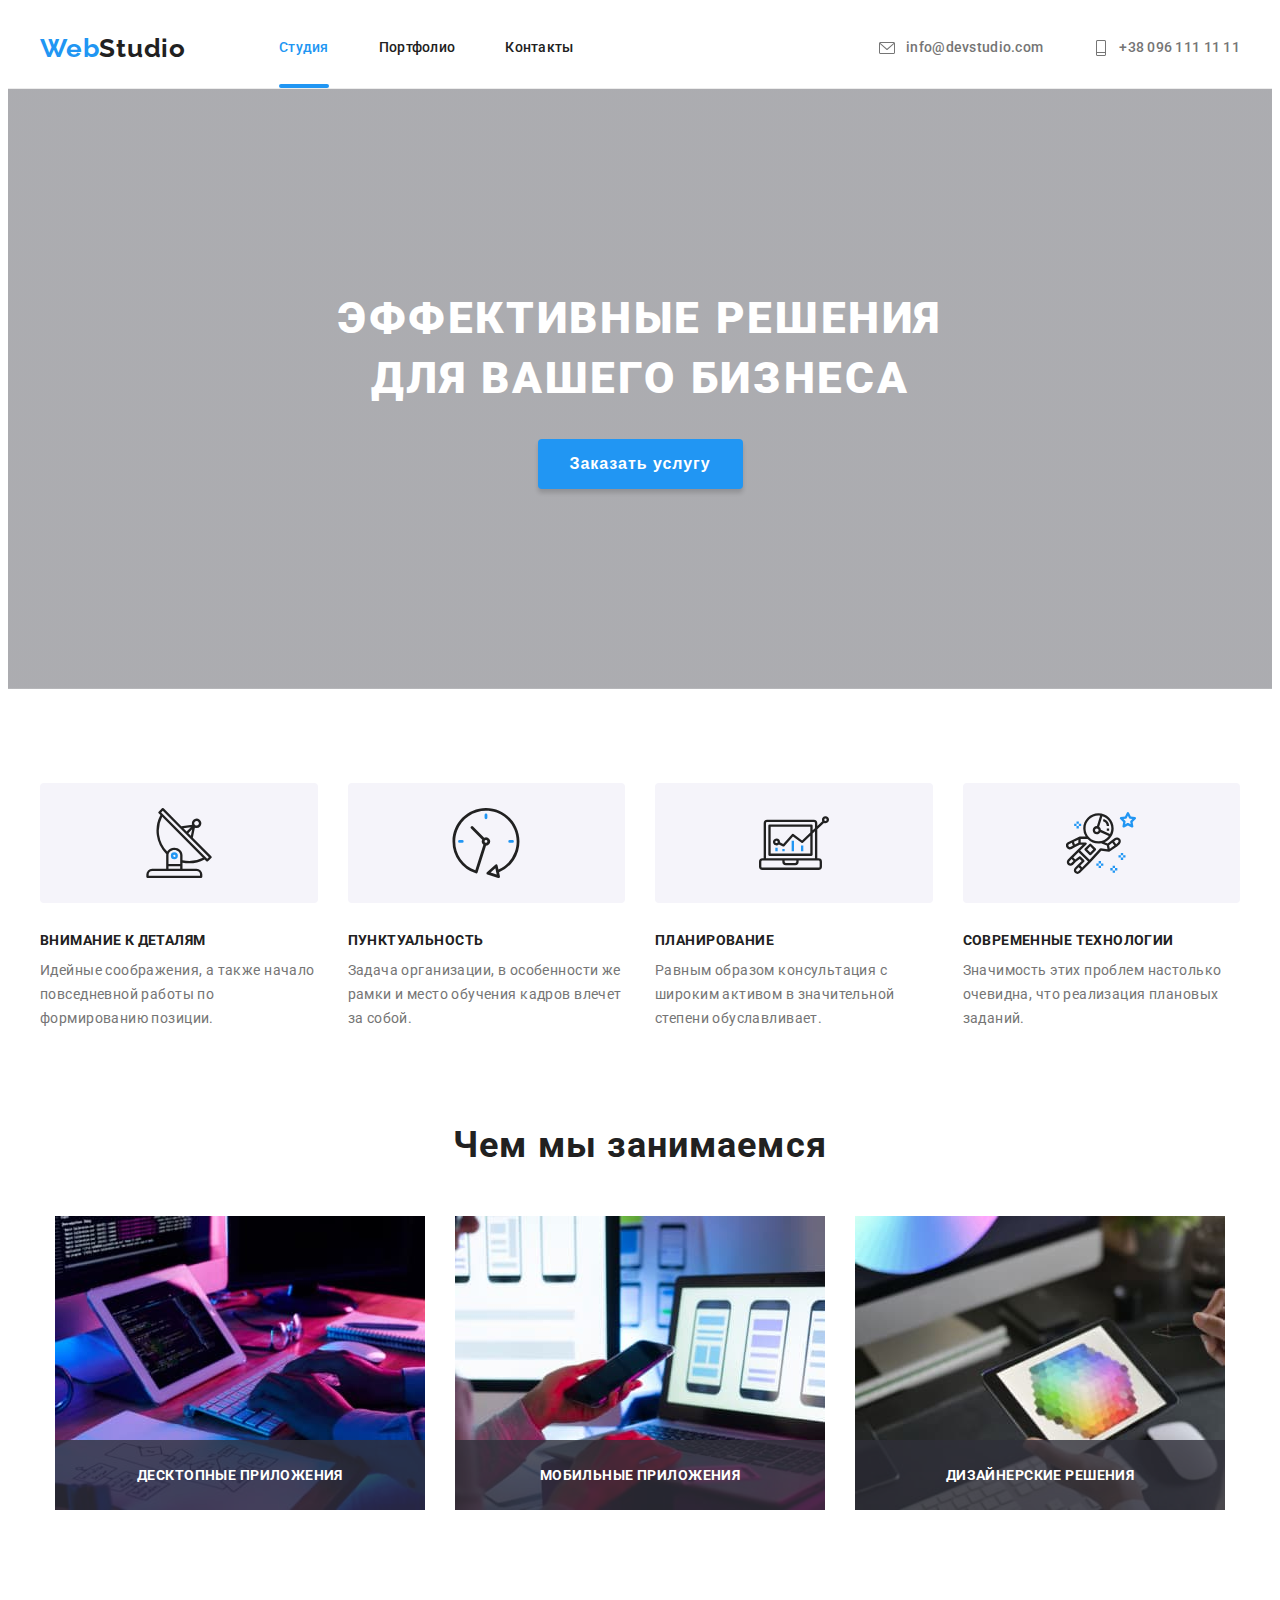
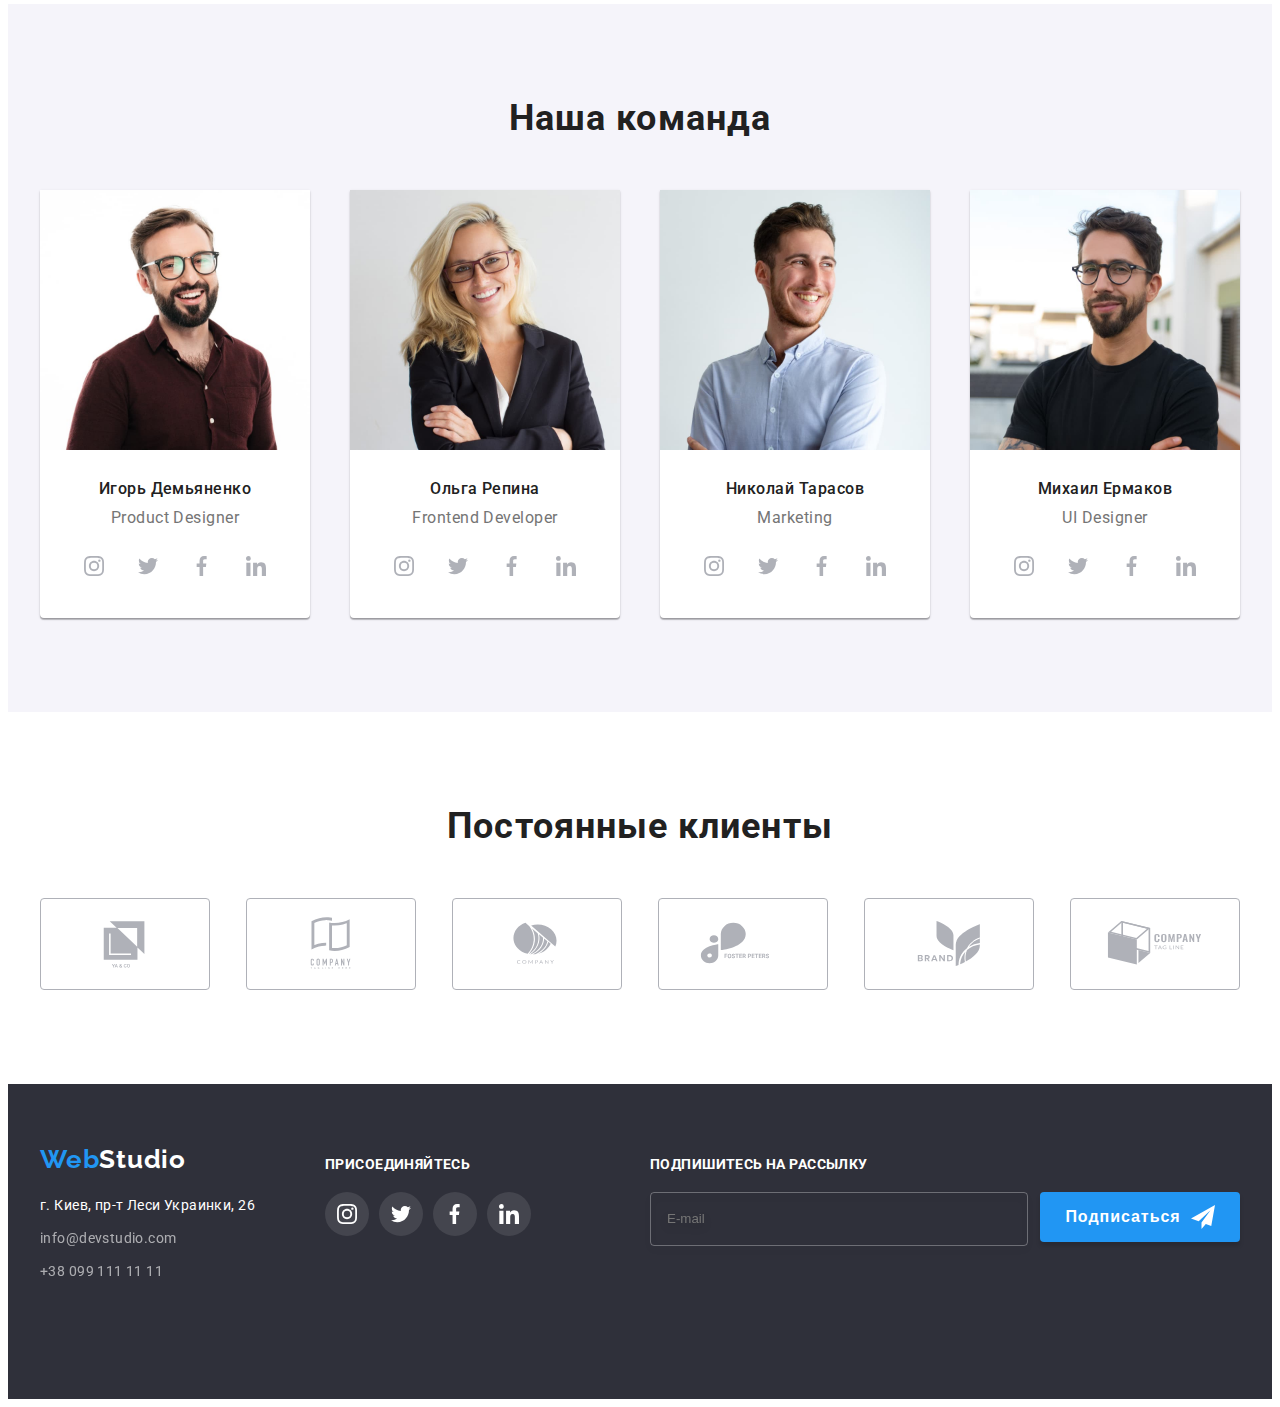
==== index.html @ 77c7b4df "mob menu" ====
<!DOCTYPE html>
<html lang="ru">
    <head>
        <meta charset="UTF-8" />
        <meta http-equiv="X-UA-Compatible" content="IE=edge" />
        <meta name="viewport" content="width=device-width, initial-scale=1.0" />
        <link rel="preconnect" href="https://fonts.googleapis.com" />
        <link rel="preconnect" href="https://fonts.gstatic.com" crossorigin />
        <link
            href="https://fonts.googleapis.com/css2?family=Raleway:wght@700&family=Roboto:wght@400;500;700;900&display=swap"
            rel="stylesheet"
        />
        <link
            rel="stylesheet"
            href="https://cdnjs.cloudflare.com/ajax/libs/modern-normalize/1.1.0/modern-normalize.min.css"
            integrity="sha512-wpPYUAdjBVSE4KJnH1VR1HeZfpl1ub8YT/NKx4PuQ5NmX2tKuGu6U/JRp5y+Y8XG2tV+wKQpNHVUX03MfMFn9Q=="
            crossorigin="anonymous"
            referrerpolicy="no-referrer"
        />
        <link rel="stylesheet" href="./css/main.min.css" />
        <title>WebStudio</title>
    </head>
    <body>
        <!--________________________________________HEDER_________________________________________-->
        <header class="header">
            <div class="header__container container">
                <a class="logo" href="./index.html" lang="en"
                    >Web<span class="logo logo--black">Studio</span></a
                >
                <button type="button" class="mob-menu">
                    <svg class="mob-menu__icon" width="24" height="16">
                        <use href="images/symbol-defs.svg#icon-menu"></use>
                    </svg>
                </button>
                <nav class="menu">
                    <ul class="menu__list lists">
                        <li class="menu__item">
                            <a
                                class="menu__link menu__link--current"
                                href="./index.html"
                                >Студия</a
                            >
                        </li>
                        <li class="menu__item">
                            <a class="menu__link" href="./portfolio.html"
                                >Портфолио</a
                            >
                        </li>
                        <li class="menu__item">
                            <a class="menu__link" href="#contacts-main"
                                >Контакты</a
                            >
                        </li>
                    </ul>
                </nav>
                <ul class="contacts lists">
                    <li class="contacts__item">
                        <a
                            class="contacts__link"
                            href="mailto:info@devstudio.com"
                        >
                            <svg
                                class="contacts__icon contacts__icon--tab"
                                width="16"
                                height="14"
                            >
                                <use
                                    href="./images/symbol-defs.svg#icon-massege"
                                ></use>
                            </svg>
                            <svg
                                class="contacts__icon contacts__icon--desk"
                                width="18"
                                height="16"
                            >
                                <use
                                    href="./images/symbol-defs.svg#icon-massege"
                                ></use>
                            </svg>
                            info@devstudio.com
                        </a>
                    </li>
                    <li class="contacts__item">
                        <a class="contacts__link" href="tel:+380961111111">
                            <svg
                                class="contacts__icon contacts__icon--tab"
                                width="14"
                                height="14"
                            >
                                <use
                                    href="./images/symbol-defs.svg#icon-call"
                                ></use>
                            </svg>
                            <svg
                                class="contacts__icon contacts__icon--desk"
                                width="16"
                                height="16"
                            >
                                <use
                                    href="./images/symbol-defs.svg#icon-call"
                                ></use>
                            </svg>
                            +38 096 111 11 11</a
                        >
                    </li>
                </ul>
            </div>
            <!-- ___________________________________MOB-MENU_____________________________ -->
            <div class="mob-menu">
                <div class="container">
                <button type="button" class="mob-menu__close-btn">
                    <svg class="mob-menu__close-icon" width="11" height="11">
                        <use href="images/symbol-defs.svg#icon-close"></use>
                    </svg>
                </button>

                <ul class="mob-menu__list lists">
                    <li class="mob-menu__item">
                        <a
                            class="mob-menu__link mob-menu__link--current"
                            href="./index.html"
                            >Студия</a
                        >
                    </li>
                    <li class="mob-menu__item">
                        <a class="mob-menu__link" href="./portfolio.html"
                            >Портфолио</a
                        >
                    </li>
                    <li class="mob-menu__item">
                        <a class="mob-menu__link" href="#contacts-main"
                            >Контакты</a
                        >
                    </li>
                </ul>
                <ul class="mob-menu-contacts lists">
                    <li class="mob-menu-contacts__item">
                        <a
                            class="mob-menu-contacts__link"
                            href="mailto:info@devstudio.com"
                            >info@devstudio.com
                        </a>
                    </li>
                    <li class="mob-menu-contacts__item">
                        <a
                            class="mob-menu-contacts__link"
                            href="tel:+380961111111"
                            >+38 096 111 11 11</a
                        >
                    </li>
                </ul>
                <ul class="mob-menu-soc__list lists">
                    <li class="mob-menu-soc__item"><a href=""></a>Instagram</li>
                    <li class="mob-menu-soc__item"><a href=""></a>Twitter</li>
                    <li class="mob-menu-soc__item"><a href=""></a>Facebook</li>
                    <li class="mob-menu-soc__item"><a href=""></a>LinkedIn</li>
                </ul>
                </div>
            </div>
        </header>
        <main class="main-container">
            <!-- ________________________________________HERO________________________________________ -->
            <section class="hero bg-img">
                <div class="container">
                    <h1 class="hero__title">
                        Эффективные решения для вашего бизнеса
                    </h1>
                    <button class="hero__btn" type="button" data-modal-open>
                        Заказать услугу
                    </button>
                </div>
            </section>
            <!-- ________________________________________ABOUT________________________________________ -->
            <section class="about about-padding">
                <h2 class="title visibility-hidden">Преимущества</h2>
                <div class="container">
                    <ul class="about__list about__flex lists">
                        <li class="about__item">
                            <div class="about__img">
                                <svg class="about__icon" width="70" height="70">
                                    <use
                                        href="images/symbol-defs.svg#icon-antenna"
                                    ></use>
                                </svg>
                            </div>
                            <h3 class="about__title">Внимание к деталям</h3>
                            <p class="about__text">
                                Идейные соображения, а также начало повседневной
                                работы по формированию позиции.
                            </p>
                        </li>
                        <li class="about__item">
                            <div class="about__img">
                                <svg class="about__icon" width="70" height="70">
                                    <use
                                        href="images/symbol-defs.svg#icon-clock"
                                    ></use>
                                </svg>
                            </div>
                            <h3 class="about__title">Пунктуальность</h3>
                            <p class="about__text">
                                Задача организации, в особенности же рамки и
                                место обучения кадров влечет за собой.
                            </p>
                        </li>
                        <li class="about__item">
                            <div class="about__img">
                                <svg class="about__icon" width="70" height="70">
                                    <use
                                        href="images/symbol-defs.svg#icon-diagram"
                                    ></use>
                                </svg>
                            </div>
                            <h3 class="about__title">Планирование</h3>
                            <p class="about__text">
                                Равным образом консультация с широким активом в
                                значительной степени обуславливает.
                            </p>
                        </li>
                        <li class="about__item">
                            <div class="about__img">
                                <svg class="about__icon" width="70" height="70">
                                    <use
                                        href="images/symbol-defs.svg#icon-astronaut"
                                    ></use>
                                </svg>
                            </div>
                            <h3 class="about__title">Современные технологии</h3>
                            <p class="about__text">
                                Значимость этих проблем настолько очевидна, что
                                реализация плановых заданий.
                            </p>
                        </li>
                    </ul>
                </div>
            </section>
            <!-- ________________________________________OFFER________________________________________ -->
            <section class="offer section-padding">
                <h2 class="title">Чем мы занимаемся</h2>
                <div class="container">
                    <ul class="lists offer__flex">
                        <li class="offer__wrap">
                            <picture>
                                <source
                                    srcset="
                                        ./images/box1.jpg    1x,
                                        ./images/box1-2x.jpg 2x
                                    "
                                    media="(min-width:1200px)"
                                />
                                <img
                                    class="offer__img"
                                    src="./images/box1.jpg"
                                    alt="1"
                                    width="370"
                                />
                            </picture>
                            <p class="offer__text offer__flex">
                                Десктопные приложения
                            </p>
                        </li>
                        <li class="offer__wrap">
                            <picture>
                                <source
                                    srcset="
                                        ./images/box2.jpg    1x,
                                        ./images/box2-2x.jpg 2x
                                    "
                                    media="(min-width:1200px)"
                                />
                                <img
                                    class="offer__img"
                                    src="./images/box2.jpg"
                                    alt="2"
                                    width="370"
                                />
                            </picture>
                            <p class="offer__text offer__flex">
                                Мобильные приложения
                            </p>
                        </li>
                        <li class="offer__wrap">
                            <picture>
                                <source
                                    srcset="
                                        ./images/box3.jpg    1x,
                                        ./images/box3-2x.jpg 2x
                                    "
                                    media="(min-width:1200px)"
                                />
                                <img
                                    class="offer__img"
                                    src="./images/box3.jpg"
                                    alt="3"
                                    width="370"
                                />
                            </picture>
                            <p class="offer__text offer__flex">
                                Дизайнерские решения
                            </p>
                        </li>
                    </ul>
                </div>
            </section>
            <!-- ________________________________________MASTERS________________________________________ -->
            <section class="masters section-padding">
                <h2 class="title">Наша команда</h2>
                <div class="container">
                    <ul class="masters-container lists">
                        <li class="masters-photo">
                            <picture>
                                <source
                                    srcset="
                                        ./images/img-3.jpg    1x,
                                        ./images/img-3-2x.jpg 2x
                                    "
                                    media="(min-width:1200px)"
                                />
                                <source
                                    srcset="
                                        ./images/img-3-tab-1x.jpg 1x,
                                        ./images/img-3-tab-2x.jpg 2x
                                    "
                                    media="(min-width:768px)"
                                />
                                <source
                                    srcset="
                                        ./images/img-3-mob-1x.jpg 1x,
                                        ./images/img-3-mob-2x.jpg 2x
                                    "
                                    media="(min-width:320px)"
                                />
                                <img
                                    class="photo"
                                    src="./images/img-3.jpg"
                                    alt="Игорь Демьяненко Product Designer"
                                />
                            </picture>
                            <div class="masters-name">
                                <h3 class="masters-list">Игорь Демьяненко</h3>
                                <p class="proffesion" lang="en">
                                    Product Designer
                                </p>
                                <ul class="display-flex-center">
                                    <li
                                        class="masters-soc-item display-flex-center lists"
                                    >
                                        <svg
                                            class="masters-soc-icon"
                                            width="20"
                                            height="20"
                                        >
                                            <use
                                                href="images/symbol-defs.svg#icon-instagram"
                                            ></use>
                                        </svg>
                                    </li>
                                    <li
                                        class="masters-soc-item display-flex-center lists"
                                    >
                                        <svg
                                            class="masters-soc-icon"
                                            width="20"
                                            height="20"
                                        >
                                            <use
                                                href="images/symbol-defs.svg#icon-twitter"
                                            ></use>
                                        </svg>
                                    </li>
                                    <li
                                        class="masters-soc-item display-flex-center lists"
                                    >
                                        <svg
                                            class="masters-soc-icon"
                                            width="20"
                                            height="20"
                                        >
                                            <use
                                                href="images/symbol-defs.svg#icon-facebook"
                                            ></use>
                                        </svg>
                                    </li>
                                    <li
                                        class="masters-soc-item display-flex-center lists"
                                    >
                                        <svg
                                            class="masters-soc-icon"
                                            width="20"
                                            height="20"
                                        >
                                            <use
                                                href="images/symbol-defs.svg#icon-linkedin"
                                            ></use>
                                        </svg>
                                    </li>
                                </ul>
                            </div>
                        </li>
                        <li class="masters-photo">
                            <picture>
                                <source
                                    srcset="
                                        ./images/img-2.jpg    1x,
                                        ./images/img-2-2x.jpg 2x
                                    "
                                    media="(min-width:1200px)"
                                />
                                <source
                                    srcset="
                                        ./images/img-2-tab-1x.jpg 1x,
                                        ./images/img-2-tab-2x.jpg 2x
                                    "
                                    media="(min-width:768px)"
                                />
                                <source
                                    srcset="
                                        ./images/img-2-mob-1x.jpg 1x,
                                        ./images/img-2-mob-2x.jpg 2x
                                    "
                                    media="(min-width:320px)"
                                />
                                <img
                                    class="photo"
                                    src="./images/img-2.jpg"
                                    alt="Ольга Репина Frontend Developer"
                                />
                            </picture>
                            <div class="masters-name">
                                <h3 class="masters-list">Ольга Репина</h3>
                                <p class="proffesion" lang="en">
                                    Frontend Developer
                                </p>
                                <ul class="display-flex-center">
                                    <li
                                        class="masters-soc-item display-flex-center lists"
                                    >
                                        <svg
                                            class="masters-soc-icon"
                                            width="20"
                                            height="20"
                                        >
                                            <use
                                                href="images/symbol-defs.svg#icon-instagram"
                                            ></use>
                                        </svg>
                                    </li>
                                    <li
                                        class="masters-soc-item display-flex-center lists"
                                    >
                                        <svg
                                            class="masters-soc-icon"
                                            width="20"
                                            height="20"
                                        >
                                            <use
                                                href="images/symbol-defs.svg#icon-twitter"
                                            ></use>
                                        </svg>
                                    </li>
                                    <li
                                        class="masters-soc-item display-flex-center lists"
                                    >
                                        <svg
                                            class="masters-soc-icon"
                                            width="20"
                                            height="20"
                                        >
                                            <use
                                                href="images/symbol-defs.svg#icon-facebook"
                                            ></use>
                                        </svg>
                                    </li>
                                    <li
                                        class="masters-soc-item display-flex-center lists"
                                    >
                                        <svg
                                            class="masters-soc-icon"
                                            width="20"
                                            height="20"
                                        >
                                            <use
                                                href="images/symbol-defs.svg#icon-linkedin"
                                            ></use>
                                        </svg>
                                    </li>
                                </ul>
                            </div>
                        </li>
                        <li class="masters-photo icon-photo__margin--bottom">
                            <picture>
                                <source
                                    srcset="
                                        ./images/img-1.jpg    1x,
                                        ./images/img-1-2x.jpg 2x
                                    "
                                    media="(min-width:1200px)"
                                />
                                <source
                                    srcset="
                                        ./images/img-1-tab-1x.jpg 1x,
                                        ./images/img-1-tab-2x.jpg 2x
                                    "
                                    media="(min-width:768px)"
                                />
                                <source
                                    srcset="
                                        ./images/img-1-mob-1x.jpg 1x,
                                        ./images/img-1-mob-2x.jpg 2x
                                    "
                                    media="(min-width:320px)"
                                />
                                <img
                                    class="photo"
                                    src="./images/img-1.jpg"
                                    alt="Николай Тарасов Marketing"
                                />
                            </picture>
                            <div class="masters-name">
                                <h3 class="masters-list">Николай Тарасов</h3>
                                <p class="proffesion" lang="en">Marketing</p>
                                <ul class="display-flex-center">
                                    <li
                                        class="masters-soc-item display-flex-center lists"
                                    >
                                        <svg
                                            class="masters-soc-icon"
                                            width="20"
                                            height="20"
                                        >
                                            <use
                                                href="images/symbol-defs.svg#icon-instagram"
                                            ></use>
                                        </svg>
                                    </li>
                                    <li
                                        class="masters-soc-item display-flex-center lists"
                                    >
                                        <svg
                                            class="masters-soc-icon"
                                            width="20"
                                            height="20"
                                        >
                                            <use
                                                href="images/symbol-defs.svg#icon-twitter"
                                            ></use>
                                        </svg>
                                    </li>
                                    <li
                                        class="masters-soc-item display-flex-center lists"
                                    >
                                        <svg
                                            class="masters-soc-icon"
                                            width="20"
                                            height="20"
                                        >
                                            <use
                                                href="images/symbol-defs.svg#icon-facebook"
                                            ></use>
                                        </svg>
                                    </li>
                                    <li
                                        class="masters-soc-item display-flex-center lists"
                                    >
                                        <svg
                                            class="masters-soc-icon"
                                            width="20"
                                            height="20"
                                        >
                                            <use
                                                href="images/symbol-defs.svg#icon-linkedin"
                                            ></use>
                                        </svg>
                                    </li>
                                </ul>
                            </div>
                        </li>
                        <li class="masters-photo icon-photo__margin--bottom">
                            <source
                                srcset="
                                    ./images/img.jpg    1x,
                                    ./images/img-2x.jpg 2x
                                "
                                media="(min-width:1200px)"
                            />
                            <source
                                srcset="
                                    ./images/img-tab-1x.jpg 1x,
                                    ./images/img-tab-2x.jpg 2x
                                "
                                media="(min-width:768px)"
                            />
                            <source
                                srcset="
                                    ./images/img-mob-1x.jpg 1x,
                                    ./images/img-mob-2x.jpg 2x
                                "
                                media="(min-width:320px)"
                            />
                            <img
                                class="photo"
                                src="./images/img.jpg"
                                alt="Михаил Ермаков UI Designer"
                            />
                            <div class="masters-name">
                                <h3 class="masters-list">Михаил Ермаков</h3>
                                <p class="proffesion" lang="en">UI Designer</p>
                                <ul class="display-flex-center">
                                    <li
                                        class="masters-soc-item display-flex-center lists"
                                    >
                                        <svg
                                            class="masters-soc-icon"
                                            width="20"
                                            height="20"
                                        >
                                            <use
                                                href="images/symbol-defs.svg#icon-instagram"
                                            ></use>
                                        </svg>
                                    </li>
                                    <li
                                        class="masters-soc-item display-flex-center lists"
                                    >
                                        <svg
                                            class="masters-soc-icon"
                                            width="20"
                                            height="20"
                                        >
                                            <use
                                                href="images/symbol-defs.svg#icon-twitter"
                                            ></use>
                                        </svg>
                                    </li>
                                    <li
                                        class="masters-soc-item display-flex-center lists"
                                    >
                                        <svg
                                            class="masters-soc-icon"
                                            width="20"
                                            height="20"
                                        >
                                            <use
                                                href="images/symbol-defs.svg#icon-facebook"
                                            ></use>
                                        </svg>
                                    </li>
                                    <li
                                        class="masters-soc-item display-flex-center lists"
                                    >
                                        <svg
                                            class="masters-soc-icon"
                                            width="20"
                                            height="20"
                                        >
                                            <use
                                                href="images/symbol-defs.svg#icon-linkedin"
                                            ></use>
                                        </svg>
                                    </li>
                                </ul>
                            </div>
                        </li>
                    </ul>
                </div>
            </section>
            <!-- ______________________________________CLIENTS__________________________________________ -->
            <section class="section-padding">
                <div class="container">
                    <h2 class="title">Постоянные клиенты</h2>
                    <ul class="client-soc">
                        <li
                            class="margin-right display-flex-center client-soc-item lists"
                        >
                            <svg
                                class="client-soc-icon"
                                width="106"
                                height="60"
                            >
                                <use
                                    href="images/symbol-defs.svg#icon-logo1"
                                ></use>
                            </svg>
                        </li>
                        <li
                            class="margin-right display-flex-center client-soc-item lists"
                        >
                            <svg
                                class="client-soc-icon"
                                width="106"
                                height="60"
                            >
                                <use
                                    href="images/symbol-defs.svg#icon-logo2"
                                ></use>
                            </svg>
                        </li>
                        <li
                            class="margin-right display-flex-center client-soc-item lists"
                        >
                            <svg
                                class="client-soc-icon"
                                width="106"
                                height="60"
                            >
                                <use
                                    href="images/symbol-defs.svg#icon-logo3"
                                ></use>
                            </svg>
                        </li>
                        <li
                            class="margin-right display-flex-center client-soc-item lists"
                        >
                            <svg
                                class="client-soc-icon"
                                width="106"
                                height="60"
                            >
                                <use
                                    href="images/symbol-defs.svg#icon-logo4"
                                ></use>
                            </svg>
                        </li>
                        <li
                            class="margin-right display-flex-center client-soc-item lists"
                        >
                            <svg
                                class="client-soc-icon"
                                width="106"
                                height="60"
                            >
                                <use
                                    href="images/symbol-defs.svg#icon-logo5"
                                ></use>
                            </svg>
                        </li>
                        <li
                            class="margin-right display-flex-center client-soc-item lists"
                        >
                            <svg
                                class="client-soc-icon"
                                width="106"
                                height="60"
                            >
                                <use
                                    href="images/symbol-defs.svg#icon-logo6"
                                ></use>
                            </svg>
                        </li>
                    </ul>
                </div>
            </section>
        </main>
        <!-- ________________________________________FOOTER________________________________________ -->
        <footer class="footer-section">
            <div class="container">
                <div class="container__tablet">
                    <div class="footer-content">
                        <div class="footer-logo">
                            <a class="logo" href="./index.html" lang="en"
                                >Web<span class="logo logo--white">Studio</span>
                            </a>
                        </div>
                        <address id="contacts-main">
                            <ul class="lists footer-list">
                                <li>
                                    <a
                                        class="footer-contacts-link contacts-addres"
                                        href="https://goo.gl/maps/7gqZhrJQwjtrRqGAA"
                                        target="_blank"
                                        rel="noopener noindex nofollow"
                                        >г. Киев, пр-т Леси Украинки, 26</a
                                    >
                                </li>
                                <li>
                                    <a
                                        class="footer-contacts-link"
                                        href="mailto:info@devstudio.com"
                                        >info@devstudio.com</a
                                    >
                                </li>
                                <li>
                                    <a
                                        class="footer-contacts-link"
                                        href="tel:+380991111111"
                                        >+38 099 111 11 11</a
                                    >
                                </li>
                            </ul>
                        </address>
                    </div>
                    <div class="footer-padding">
                        <h3 class="footer-title">присоединяйтесь</h3>
                        <ul class="display-flex-center">
                            <li
                                class="footer-soc-item display-flex-center lists"
                            >
                                <svg
                                    class="footer-soc-icon"
                                    width="20"
                                    height="20"
                                >
                                    <use
                                        href="images/symbol-defs.svg#icon-instagram"
                                    ></use>
                                </svg>
                            </li>
                            <li
                                class="footer-soc-item display-flex-center lists"
                            >
                                <svg
                                    class="footer-soc-icon"
                                    width="20"
                                    height="20"
                                >
                                    <use
                                        href="images/symbol-defs.svg#icon-twitter"
                                    ></use>
                                </svg>
                            </li>
                            <li
                                class="footer-soc-item display-flex-center lists"
                            >
                                <svg
                                    class="footer-soc-icon"
                                    width="20"
                                    height="20"
                                >
                                    <use
                                        href="images/symbol-defs.svg#icon-facebook"
                                    ></use>
                                </svg>
                            </li>
                            <li
                                class="footer-soc-item display-flex-center lists"
                            >
                                <svg
                                    class="footer-soc-icon"
                                    width="20"
                                    height="20"
                                >
                                    <use
                                        href="images/symbol-defs.svg#icon-linkedin"
                                    ></use>
                                </svg>
                            </li>
                        </ul>
                    </div>
                </div>
                <div class="footer-sending footer-padding">
                    <p class="footer-title">Подпишитесь на рассылку</p>
                    <form class="footer-input-form">
                        <div class="footer-input-form__flex">
                            <label
                                for="sending-mail"
                                class="fotter-label"
                            ></label>
                            <input
                                type="email"
                                class="fotter-input"
                                name="sending mail"
                                title="Введите Ваш E-mail"
                                id="sending-mail"
                                placeholder="E-mail"
                            />
                            <button
                                class="footer-sending-btn display-flex-center"
                                type="submit"
                            >
                                Подписаться
                                <svg
                                    class="footer-sendign-icon"
                                    width="24"
                                    height="24"
                                >
                                    <use
                                        href="images/symbol-defs.svg#icon-send"
                                    ></use>
                                </svg>
                            </button>
                        </div>
                    </form>
                </div>
            </div>
        </footer>
        <!-- ____________________________________BACKDROP_____________________________ -->
        <div class="backdrop is-hidden" data-modal>
            <div class="modal">
                <button type="button" class="modal-close-btn" data-modal-close>
                    <svg class="modal-close-icon" width="11" height="11">
                        <use href="images/symbol-defs.svg#icon-close"></use>
                    </svg>
                </button>
                <p class="modal-title">
                    Оставьте свои данные, мы вам перезвоним
                </p>

                <form class="modal-input-form">
                    <div class="modal-field">
                        <label for="user-name" class="modal-label">Имя</label>
                        <input
                            type="text"
                            class="modal-input"
                            name="name"
                            required
                            minlength="2"
                            title="Введите Ваше имя"
                            id="user-name"
                        />
                        <svg class="modal__icon" width="18" height="18">
                            <use href="images/symbol-defs.svg#name-icon"></use>
                        </svg>
                    </div>

                    <div class="modal-field">
                        <label for="user-tel" class="modal-label"
                            >Телефон</label
                        >
                        <input
                            type="tel"
                            class="modal-input"
                            name="tel"
                            required
                            title="+380 971111111"
                            pattern="[\+]\d{3}\s\d{9}"
                            minlength="14"
                            maxlength="14"
                            id="user-tel"
                            value="+380 "
                        />
                        <svg class="modal__icon" width="18" height="18">
                            <use href="images/symbol-defs.svg#tel-icon"></use>
                        </svg>
                    </div>

                    <div class="modal-field">
                        <label for="user-mail" class="modal-label">Почта</label>
                        <input
                            type="email"
                            class="modal-input modal-input_not_required"
                            name="email"
                            title="Введите Ваш E-mail"
                            id="user-mail"
                        />
                        <svg class="modal__icon" width="18" height="18">
                            <use href="images/symbol-defs.svg#mail-icon"></use>
                        </svg>
                    </div>

                    <div class="modal-field">
                        <label for="user-text" class="modal-label"
                            >Комментарий</label
                        >
                        <textarea
                            name="user-text"
                            id="user-text"
                            class="modal-text"
                            placeholder="Введите текст"
                            minlength="1"
                        ></textarea>
                    </div>

                    <div class="modal-field">
                        <div class="check-reletive">
                            <svg class="icon-check" width="15" height="10">
                                <use
                                    href="./images/symbol-defs.svg#icon-check"
                                ></use>
                            </svg>
                            <input
                                type="checkbox"
                                class="modal-check pf-hidden-title visibility-hidden"
                                id="modal-check"
                                name="policy"
                                value="policy"
                                required
                            />
                            <label for="modal-check" class="modal-check-text"
                                >Соглашаюсь с рассылкой и принимаю &nbsp;
                                <a href="" class="modal-check-link">
                                    Условия договора</a
                                ></label
                            >
                        </div>
                    </div>
                    <button class="modal__btn" type="submit">Отправить</button>
                </form>
            </div>
        </div>
        <script src="./js/modal.js"></script>
        <script src="./js/mobile-menu.js"></script>
    </body>
</html>
---- css/main.min.css ----
:root{--main-color: #212121;--secondary-color: #757575;--brend-color: #2196f3;--backgrd-color: #f5f4fa;--light-color: #ffffff;--brand-bg-color: #188ce8;--icons-master-color: #afb1b8;--padding-94: 94px;--margin-30: 30px;--pading-32: 32px;--margin-10: 10px}p,h1,h2,h3{margin:0}ul{margin:0;padding-left:0}button{cursor:pointer}img{display:block}.lists{list-style:none}body{font-family:"Roboto",tahoma,sans-serif;color:var(--main-color);font-size:14px}.visibility-hidden{position:absolute;visibility:hidden;width:1px;height:1px;margin-bottom:-1px;padding-bottom:0}.header{border-bottom:1px solid #ececec}.header__container{display:flex;align-items:center;position:relative;justify-content:space-between}.header__container .logo{padding:16px 0px}@media screen and (max-width: 1199px){.mob-menu{border:none;background:rgba(0,0,0,0);position:absolute;right:23px;align-items:center;padding:22px 0px;transition:fill 250ms cubic-bezier(0.4, 0, 0.2, 1)}.mob-menu:hover,.mob-menu:focus,.mob-menu:active{fill:var(--brend-color)}}@media screen and (min-width: 768px){.mob-menu{display:none}}@media screen and (max-width: 767px){.menu,.contacts__item{display:none}}.menu__list{display:flex}.menu__item:not(:last-child){margin-right:50px}.menu__link{padding-top:28px;padding-bottom:28px;font-weight:500;line-height:1.14;letter-spacing:.02em;color:var(--main-color);text-decoration-line:none;display:block;transition:color 250ms cubic-bezier(0.4, 0, 0.2, 1)}@media screen and (min-width: 1200px){.menu__link{padding-top:var(--pading-32);padding-bottom:var(--pading-32)}}.menu__link--current{color:var(--brend-color);position:relative}.menu__link--current::after{content:"";position:absolute;bottom:0px;left:0;width:100%;height:4px;background:var(--brend-color);border-radius:2px}@media screen and (min-width: 1200px){.contacts{display:flex;margin-left:auto}}.contacts__link{font-weight:500;line-height:1.14;letter-spacing:.02em;text-decoration-line:none;font-style:normal;color:var(--secondary-color);display:flex;align-items:center;transition:color 250ms cubic-bezier(0.4, 0, 0.2, 1)}@media screen and (max-width: 1199px){.contacts__link{font-size:12px;line-height:1.1666666667}}@media screen and (min-width: 1200px){.contacts__link{padding-top:var(--pading-32);padding-bottom:var(--pading-32);justify-content:center}}@media screen and (max-width: 1199px){.contacts__item:not(:last-child){margin-bottom:10px}}.contacts__icon{margin-right:10px;fill:var(--secondary-color)}@media screen and (min-width: 1200px){.contacts__icon--tab{display:none}}@media screen and (max-width: 1199px){.contacts__icon--desk{display:none}}@media screen and (min-width: 1200px){.contacts__item:not(:last-child){margin-right:50px}}.contacts__link:hover .contacts__icon,.contacts__link:focus .contacts__icon{fill:var(--brend-color)}.menu__link:hover,.menu__link:focus,.contacts__link:hover,.contacts__link:focus{color:var(--brend-color)}.mob-menu__close-btn{position:absolute;top:20px;right:22px}.mob-menu{position:fixed;z-index:1;top:0;left:0;background-color:#fff;width:100vw;height:100vh;padding:48px 40px}.mob-menu__item{font-weight:500;font-size:40px;line-height:1.175;text-align:center;letter-spacing:.02em;color:#2196f3;text-align:start;margin-bottom:32px}.mob-menu__link{text-decoration:none}.logo{font-family:"Raleway",sans-serif;font-weight:700;font-size:24px;line-height:1.16666;letter-spacing:.03em;color:var(--brend-color);text-decoration-line:none}@media screen and (min-width: 480px){.logo{text-align:center}}@media screen and (min-width: 1200px){.logo{font-size:26px;line-height:1.1923}}.logo--black{color:var(--main-color)}@media screen and (min-width: 1200px){.logo--black{margin-right:93px}}.logo--white{color:var(--light-color);margin-right:0}.hero{padding:118px 0px;margin-right:auto;margin-left:auto}@media screen and (min-width: 1200px){.hero{padding-top:200px;padding-bottom:200px}}.hero__title{max-width:360px;font-weight:900;font-size:26px;line-height:1.6153846154;text-align:center;letter-spacing:.06em;text-transform:uppercase;color:var(--light-color);margin:0 auto 30px auto}@media screen and (min-width: 1200px){.hero__title{max-width:696px;font-size:44px;line-height:1.36}}.hero__btn{padding:10px 32px;background:var(--brend-color);box-shadow:0px 4px 4px rgba(0,0,0,.15);border-radius:4px;border:none;color:var(--light-color);font-weight:700;font-size:16px;line-height:1.88;display:block;align-items:center;letter-spacing:.06em;cursor:pointer;margin:auto;transition:background 250ms cubic-bezier(0.4, 0, 0.2, 1)}.hero__btn:hover,.hero__btn:focus{background-color:var(--brand-bg-color)}.bg-img{max-width:480px;background-image:linear-gradient(rgba(47, 48, 58, 0.4), rgba(47, 48, 58, 0.4)),url(../images/fon-img-mob-1x.jpg);background-repeat:no-repeat;background-position:center;background-size:cover}@media(min-device-pixel-ratio: 2),(min-resolution: 192dpi),(min-resolution: 2dppx){.bg-img{background-image:linear-gradient(rgba(47, 48, 58, 0.4), rgba(47, 48, 58, 0.4)),url(../images/fon-img-mob-2x.jpg)}}@media screen and (min-width: 768px){.bg-img{max-width:768px;background-image:linear-gradient(rgba(47, 48, 58, 0.4), rgba(47, 48, 58, 0.4)),url(../images/fon-img-tab-1x.jpg)}}@media screen and (min-width: 768px)and (min-device-pixel-ratio: 2),screen and (min-width: 768px)and (min-resolution: 192dpi),screen and (min-width: 768px)and (min-resolution: 2dppx){.bg-img{background-image:linear-gradient(rgba(47, 48, 58, 0.4), rgba(47, 48, 58, 0.4)),url(../images/fon-img-tab-2x.jpg)}}@media screen and (min-width: 1200px){.bg-img{max-width:1600px;background-image:linear-gradient(rgba(47, 48, 58, 0.4), rgba(47, 48, 58, 0.4)),url(../images/fon-img.jpg)}}@media screen and (min-width: 1200px)and (min-device-pixel-ratio: 2),screen and (min-width: 1200px)and (min-resolution: 192dpi),screen and (min-width: 1200px)and (min-resolution: 2dppx){.bg-img{background-image:linear-gradient(rgba(47, 48, 58, 0.4), rgba(47, 48, 58, 0.4)),url(../images/fon-img-2x.jpg)}}.about-padding{padding-top:60px;padding-bottom:60px}@media screen and (min-width: 1200px){.about-padding{padding-top:var(--padding-94);padding-bottom:0}}@media screen and (max-width: 767px){.about__flex{width:100%;margin-right:0px;margin-bottom:-30px}}@media screen and (min-width: 768px){.about__flex{display:flex;flex-wrap:wrap;margin-right:-15px;margin-left:-15px;margin-bottom:-30px}}@media screen and (min-width: 1200px){.about__flex{display:flex;align-items:center}}@media screen and (max-width: 767px){.about__item{margin-bottom:30px}}@media screen and (min-width: 768px){.about__item{width:calc((100% - 60px)/2);margin-right:15px;margin-left:15px;margin-bottom:30px}}@media screen and (min-width: 1200px){.about__item{width:calc((100% - 120px)/4);margin-right:15px;margin-left:15px}}.about__img{width:100%;height:120px;background-color:var(--backgrd-color);border-radius:4px;margin-bottom:var(--margin-30);display:flex;justify-content:center;align-items:center}.about__title{font-weight:700;font-size:14px;line-height:1.14;letter-spacing:.03em;text-transform:uppercase;margin-bottom:var(--margin-10);text-align:center}@media screen and (min-width: 768px){.about__title{text-align:start}}.about__text{line-height:1.71;letter-spacing:.03em;color:var(--secondary-color)}.offer__flex{display:flex;justify-content:center;align-items:center}.offer{padding-top:0px}.offer__img{flex-basis:33.3333333333%;margin-right:15px;margin-left:15px}.offer__wrap{position:relative}.offer__text{width:calc(100% - 30px);height:70px;position:absolute;bottom:0;background:rgba(47,48,58,.8);font-weight:700;font-size:14px;line-height:16px;letter-spacing:.03em;text-transform:uppercase;color:var(--light-color);margin-left:15px}@media screen and (max-width: 1199px){.offer{display:none}}.masters{background-color:var(--backgrd-color)}.masters-container{display:flex;flex-wrap:wrap;justify-content:space-between}.masters-photo{background:var(--light-color);box-shadow:0px 1px 3px rgba(0,0,0,.12),0px 1px 1px rgba(0,0,0,.14),0px 2px 1px rgba(0,0,0,.2);border-radius:0px 0px 4px 4px}@media screen and (min-width: 768px){.masters-photo{max-width:354px}}@media screen and (min-width: 1200px){.masters-photo{max-width:270px}}@media screen and (max-width: 1199px){.masters-photo{margin-bottom:30px}}@media screen and (max-width: 767px){.masters-photo:last-child{margin-bottom:0px}}@media screen and (min-width: 768px){.masters-photo:nth-child(1n+3){margin-bottom:0px}}.masters-photo .photo{width:100%}.masters-name{padding-top:var(--margin-30);padding-bottom:var(--margin-30)}.masters-list{font-weight:500;font-size:16px;line-height:1.18;text-align:center;letter-spacing:.03em;margin-bottom:var(--margin-10)}.proffesion{font-size:16px;line-height:1.18;text-align:center;letter-spacing:.03em;color:var(--secondary-color);margin-bottom:16px}.masters-soc-item{width:44px;height:44px;background-color:var(--light-color);border-radius:50%;cursor:pointer;transition:background-color 250ms cubic-bezier(0.4, 0, 0.2, 1)}.masters-soc-item:not(:last-child){margin-right:var(--margin-10)}.masters-soc-item:hover,.masters-soc-item:focus{background-color:var(--brend-color)}.masters-soc-icon{fill:var(--icons-master-color);transition:fill 250ms cubic-bezier(0.4, 0, 0.2, 1)}.masters-soc-item:hover .masters-soc-icon,.masters-soc-item:focus .masters-soc-icon{fill:var(--light-color)}.client-soc{display:flex;justify-content:space-between;flex-wrap:wrap}@media screen and (max-width: 479px){.client-soc{flex-direction:column;align-items:center}}.client-soc-item{width:100%;height:92px;border:1px solid var(--icons-master-color);box-sizing:border-box;border-radius:4px;cursor:pointer;transition:border-color 250ms cubic-bezier(0.4, 0, 0.2, 1)}.client-soc-item:hover,.client-soc-item:focus{fill:var(--brend-color);border-color:var(--brend-color)}@media screen and (max-width: 479px){.client-soc-item{max-width:210px}}@media screen and (max-width: 479px){.client-soc-item:last-child{margin-bottom:0px}}@media screen and (min-width: 480px){.client-soc-item{max-width:210px}}@media screen and (min-width: 480px){.client-soc-item:nth-child(1n+5){margin-bottom:0px}}@media screen and (min-width: 768px){.client-soc-item{max-width:226px}}@media screen and (min-width: 768px){.client-soc-item:nth-child(1n+4){margin-bottom:0px}}@media screen and (max-width: 1199px){.client-soc-item{margin-bottom:30px}}@media screen and (min-width: 1200px){.client-soc-item{max-width:170px}}.client-soc-icon{fill:var(--icons-master-color);transition:fill 250ms cubic-bezier(0.4, 0, 0.2, 1)}.client-soc-item:hover .client-soc-icon,.client-soc-item:focus .client-soc-icon{fill:var(--brend-color);border-color:var(--brend-color)}.portfolio-filter{padding-top:60px}@media screen and (min-width: 1200px){.portfolio-filter{padding-top:94px}}.portfolio-filter__list{margin-bottom:40px;display:flex;align-items:center;justify-content:flex-start;flex-wrap:wrap;align-items:flex-start}@media screen and (min-width: 768px){.portfolio-filter__list{margin-bottom:30px;justify-content:center}}@media screen and (min-width: 1200px){.portfolio-filter__list{margin-bottom:50px;justify-content:center}}.portfolio-filter__item{margin-bottom:10px}.portfolio-filter__item:nth-child(1n+4){margin-bottom:0px}.portfolio-filter__item:not(:last-child){margin-right:8px}.portfolio-filter__button{background:var(--backgrd-color);border-radius:4px;font-weight:500;font-size:16px;line-height:1.62;text-align:center;letter-spacing:.03em;color:var(--main-color);border:0px;padding:6px 22px;transition:background 250ms cubic-bezier(0.4, 0, 0.2, 1)}.portfolio-filter__button:hover,.portfolio-filter__button:focus{background:var(--brend-color);color:var(--light-color);box-shadow:0px 3px 1px rgba(0,0,0,.1),0px 1px 2px rgba(0,0,0,.08),0px 2px 2px rgba(0,0,0,.12)}.portfolio-filter__button--current{background-color:var(--brend-color);color:var(--light-color)}.portfolio-lists{padding-bottom:60px}@media screen and (min-width: 768px){.portfolio-lists{display:flex;flex-wrap:wrap;margin-left:-15px;margin-right:-15px}}@media screen and (min-width: 1200px){.portfolio-lists{padding-bottom:94px}}.portfolio__item{max-width:480px;transition:box-shadow 250ms cubic-bezier(0.4, 0, 0.2, 1)}.portfolio__item:hover{box-shadow:0px 1px 1px rgba(0,0,0,.12),0px 4px 4px rgba(0,0,0,.06),1px 4px 6px rgba(0,0,0,.16)}.portfolio__item:not(:last-child){margin-bottom:30px}@media screen and (min-width: 768px){.portfolio__item{width:calc((100% - 60px)/2);margin-right:15px;margin-left:15px}}@media screen and (min-width: 1200px){.portfolio__item{width:calc((100% - 90px)/3)}.portfolio__item:nth-child(1n+7){margin-bottom:0px}}.portfolio__img{max-width:100%}.portfolio__wrap{position:relative;overflow:hidden}.portfolio__text{position:absolute;top:0;background-color:var(--brend-color);color:var(--light-color);opacity:90%;font-size:18px;line-height:1.5555555556;letter-spacing:.03em;height:100%;transform:translateY(100%);transition:transform 250ms cubic-bezier(0.4, 0, 0.2, 1);padding:63px 24px;overflow:auto}.portfolio__item:hover .portfolio__text{transform:translateY(0%)}.portfolio__card{padding:20px 24px;background:#fff;border:1px solid #eee;border-top:0px;box-sizing:border-box}.portfolio__title{font-weight:700;font-size:18px;line-height:2;letter-spacing:.06em;margin-bottom:4px}.portfolio__name{font-size:16px;line-height:1.875;letter-spacing:.03em;color:var(--secondary-color)}.footer-section{background:#2f303a;padding-top:60px;padding-bottom:60px}@media screen and (min-width: 1200px){.footer-section .container{display:flex;justify-content:space-between}}@media screen and (min-width: 768px){.container__tablet{display:flex;justify-content:center;margin-bottom:55px}}@media screen and (min-width: 768px)and (max-width: 1199px){.footer-content{margin-right:165px}}@media screen and (max-width: 1199px){.footer-logo,.footer-list,.footer-padding{text-align:center}}.footer-logo{margin-bottom:20px}@media screen and (min-width: 1200px){.footer-logo{margin-right:63px}}.footer-contacts-link{font-weight:400;line-height:1.71;text-decoration-line:none;font-style:normal;letter-spacing:.03em;color:var(--light-color);opacity:60%;transition:color 250ms cubic-bezier(0.4, 0, 0.2, 1)}.footer-contacts-link:hover,.footer-contacts-link:focus{color:var(--brend-color);opacity:100%}.footer-list :not(:last-child){margin-bottom:9px}@media screen and (max-width: 1199px){.footer-list :not(:last-child){margin-bottom:8px}}.contacts-addres{color:var(--light-color);opacity:100%}.footer-padding{padding-top:12px}@media screen and (max-width: 1199px){.footer-padding{padding-top:5px;padding-bottom:0px}}@media screen and (max-width: 767px){.footer-padding{padding-top:60px;padding-bottom:0px}}@media screen and (min-width: 1200px){.footer-padding{margin-left:70px}}.footer-title{font-weight:700;font-size:14px;line-height:16px;letter-spacing:.03em;text-transform:uppercase;color:var(--light-color);margin-bottom:20px}.footer-soc-item{width:44px;height:44px;background-color:rgba(255,255,255,.1);border-radius:50%;cursor:pointer;transition:background-color 250ms cubic-bezier(0.4, 0, 0.2, 1)}.footer-soc-item:not(:last-child){margin-right:10px}.footer-soc-item:hover,.footer-soc-item:focus{background-color:var(--brend-color)}.footer-soc-icon{fill:var(--light-color)}.footer-sending{right:0px}@media screen and (min-width: 1200px){.footer-input-form__flex{display:flex}}.fotter-input{width:450px;height:50px;border:1px solid rgba(255,255,255,.3);filter:drop-shadow(0px 4px 4px rgba(0, 0, 0, 0.15));border-radius:4px;background-color:rgba(0,0,0,0);margin-right:12px;padding-left:16px;color:var(--light-color);outline:none;transition:border 250ms cubic-bezier(0.4, 0, 0.2, 1)}.fotter-input:hover,.fotter-input:focus{cursor:pointer;border:1px solid #2196f3}@media screen and (max-width: 1199px){.fotter-input{width:100%;margin:0 0 20px}}@media screen and (min-width: 768px){.fotter-input{width:450px;margin:0 0 20px}}@media screen and (min-width: 1200px){.fotter-input{width:358px;margin-right:12px}}.footer-sendign-icon{fill:var(--light-color);margin-left:10px}.footer-sending-btn{display:block;width:200px;height:50px;background:var(--brend-color);box-shadow:0px 4px 4px rgba(0,0,0,.15);border-radius:4px;border:none;font-weight:700;font-size:16px;line-height:30px;text-align:center;letter-spacing:.06em;color:var(--light-color);margin:0 auto;transition:background-color 250ms cubic-bezier(0.4, 0, 0.2, 1)}.footer-sending-btn:hover,.footer-sending-btn:focus{background-color:var(--brand-bg-color)}.backdrop{position:fixed;top:0;width:100%;height:100%;background-color:rgba(0,0,0,.2);transition:opacity 250ms,visibility 250ms cubic-bezier(0.4, 0, 0.2, 1)}.backdrop.is-hidden .modal{transform:scale(-3)}.modal{position:relative;width:530px;min-height:580px;background:var(--light-color);box-shadow:0px 1px 3px rgba(0,0,0,.12),0px 1px 1px rgba(0,0,0,.14),0px 2px 1px rgba(0,0,0,.2);border-radius:4px;position:absolute;top:50%;left:50%;transition:transform 250ms cubic-bezier(0.4, 0, 0.2, 1);transform:translate(-50%, -50%) scale(1);padding:40px}.modal-close-btn{position:absolute;top:8px;right:8px;width:30px;height:30px;border-radius:50%;background-color:rgba(0,0,0,0);border-color:rgba(0,0,0,.1)}.modal-close-icon{position:absolute;top:50%;left:50%;transform:translate(-50%, -50%);fill:var(--main-color);transition:fill 250ms cubic-bezier(0.4, 0, 0.2, 1)}.modal-close-icon:hover,.modal-close-icon:focus{fill:#188ce8}.is-hidden{opacity:0;pointer-events:none;visibility:hidden}.modal-title{font-weight:700;font-size:20px;line-height:23px;text-align:center;letter-spacing:.03em;color:var(--main-color);margin-bottom:12px}.modal-label{display:block;margin-bottom:4px;color:var(--secondary-color);font-size:12px}.modal-input{width:100%;height:40px;border:1px solid rgba(33,33,33,.2);box-sizing:border-box;border-radius:4px;padding-left:40px;padding-right:5px;background-color:var(--light-color);outline:none;transition:border 250ms cubic-bezier(0.4, 0, 0.2, 1)}.modal-input:hover,.modal-input:focus{cursor:pointer;border:1px solid #2196f3}.modal-field{position:relative;margin-bottom:10px;transition:fill 250ms cubic-bezier(0.4, 0, 0.2, 1)}.modal-field:hover,.modal-field:focus{fill:#188ce8}.modal-field:nth-child(5){margin-top:20px;margin-bottom:30px}.modal-field:nth-child(5) :hover{fill:var(--light-color)}.modal__icon{position:absolute;left:12px;top:50%}.modal-text{width:448px;height:120px;border:1px solid rgba(33,33,33,.2);box-sizing:border-box;border-radius:4px;padding:12px 16px;resize:none;transition:border 250ms cubic-bezier(0.4, 0, 0.2, 1);outline:none}.modal-text:placeholder-shown{border:1px solid rgba(33,33,33,.2)}.modal-text::placeholder{line-height:16px;letter-spacing:.01em;color:rgba(117,117,117,.5)}.modal-text:hover,.modal-text:focus{cursor:pointer;border:1px solid #2196f3}.modal-text:not(:required) .modal-text:valid{border:1px solid rgba(33,33,33,.2)}.modal__btn{display:block;width:200px;height:50px;background:var(--brend-color);box-shadow:0px 4px 4px rgba(0,0,0,.15);border-radius:4px;border:none;font-weight:700;font-size:16px;line-height:30px;text-align:center;letter-spacing:.06em;color:var(--light-color);margin:0 auto;transition:background-color 250ms cubic-bezier(0.4, 0, 0.2, 1)}.modal__btn:hover,.modal__btn:focus{background-color:var(--brand-bg-color)}.check-reletive{position:relative}.icon-check{position:absolute;top:50%;transform:translateY(-50%);left:12px;fill:var(--light-color)}.modal-check{background-color:var(--brand-color)}.modal-check-text{color:var(--secondary-color);line-height:24px;letter-spacing:.03em;display:flex;align-items:center;justify-content:center}.modal-check-text::before{content:"";width:16px;height:15px;border:2px solid #000;border-radius:3px;margin-right:7px}.modal-check:checked+.modal-check-text::before{background-color:var(--brend-color);border:none}.modal-check-link{color:var(--brend-color);text-decoration:underline}.container{width:100%;padding-right:15px;padding-left:15px;margin:0 auto}@media screen and (min-width: 480px){.container{max-width:480px}}@media screen and (min-width: 768px){.container{max-width:768px}}@media screen and (min-width: 1200px){.container{max-width:1200px}}.section-padding{padding-top:var(--padding-94);padding-bottom:var(--padding-94)}.title{font-weight:700;font-size:28px;line-height:33px;text-align:center;letter-spacing:.03em;padding-bottom:50px}@media screen and (min-width: 480px){.title{font-weight:700;font-size:28px;line-height:33px;text-align:center;letter-spacing:.03em}}@media screen and (min-width: 768px){.title{font-weight:700;font-size:28px;line-height:33px;text-align:center;letter-spacing:.03em}}@media screen and (min-width: 1200px){.title{font-weight:700;font-size:36px;line-height:1.16;text-align:center;letter-spacing:.03em;padding-bottom:50px}}.display-flex-center{display:flex;justify-content:center;align-items:center}/*# sourceMappingURL=main.min.css.map */
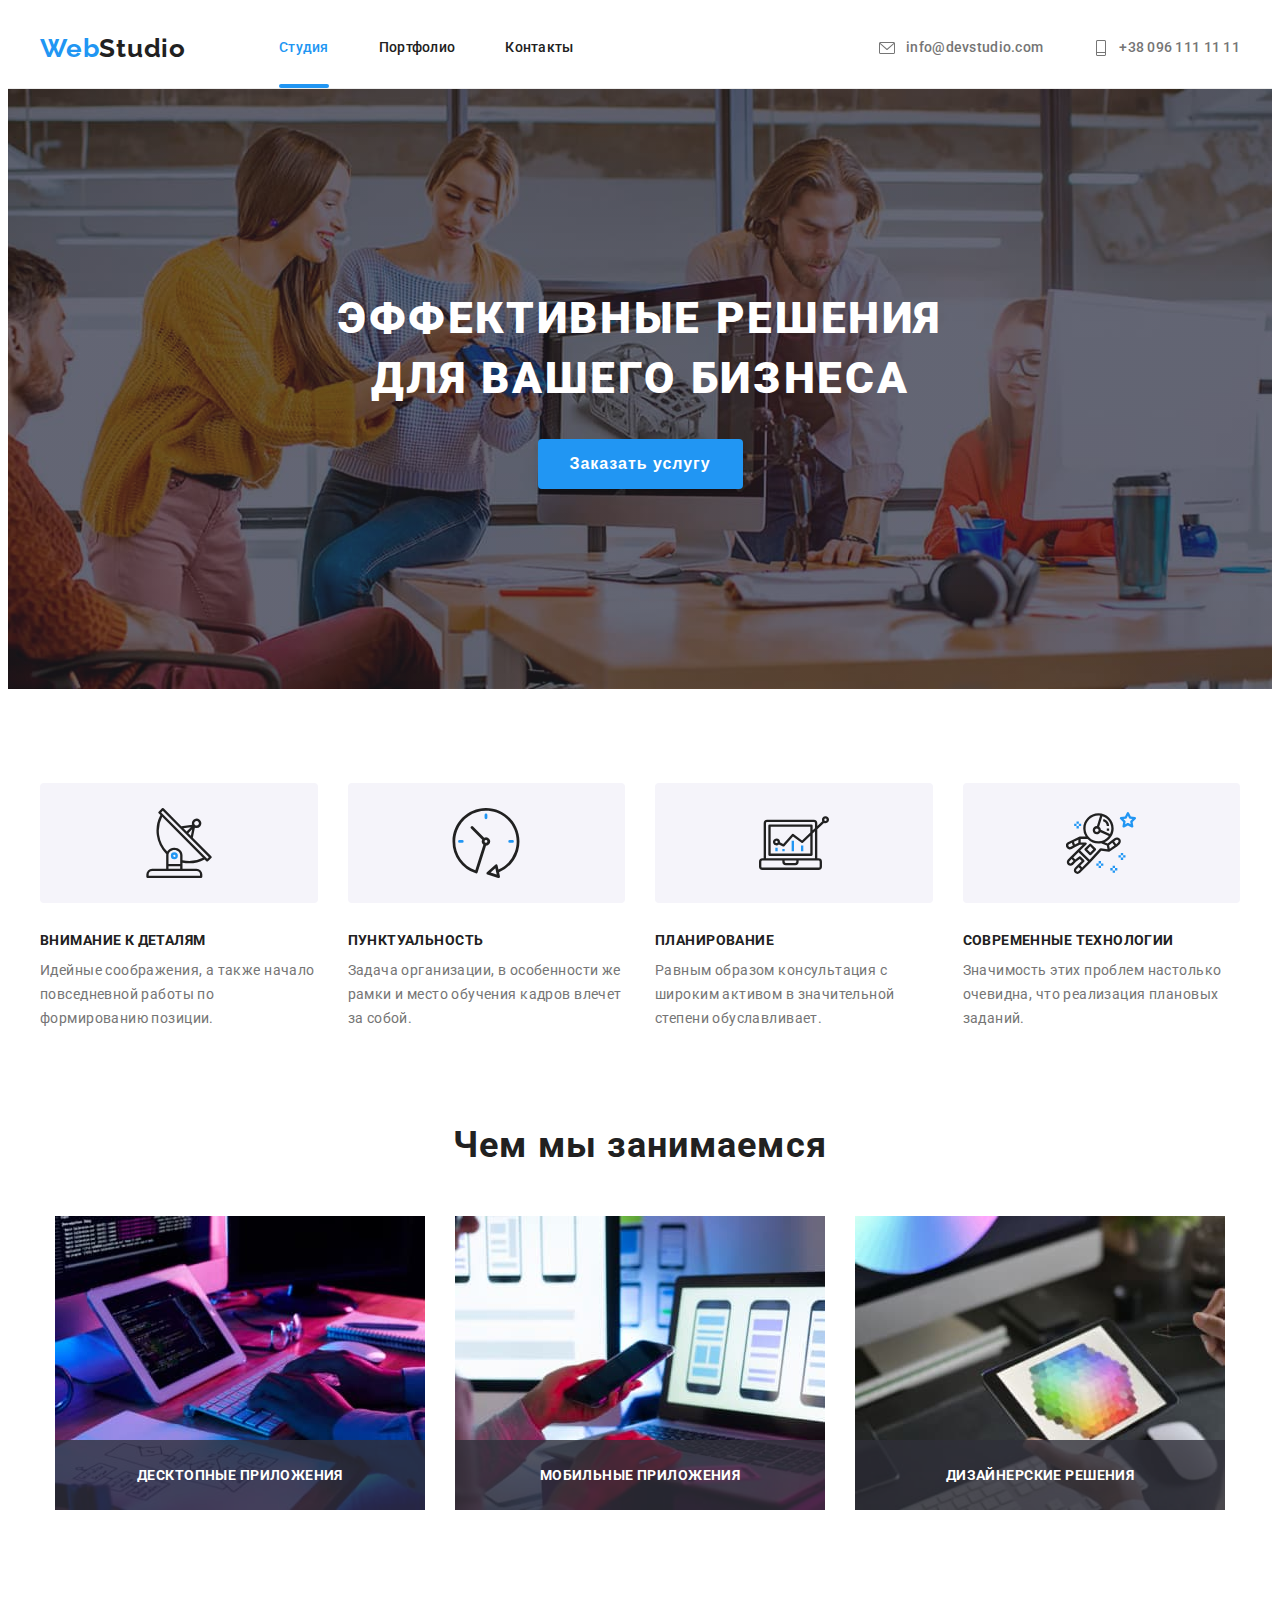
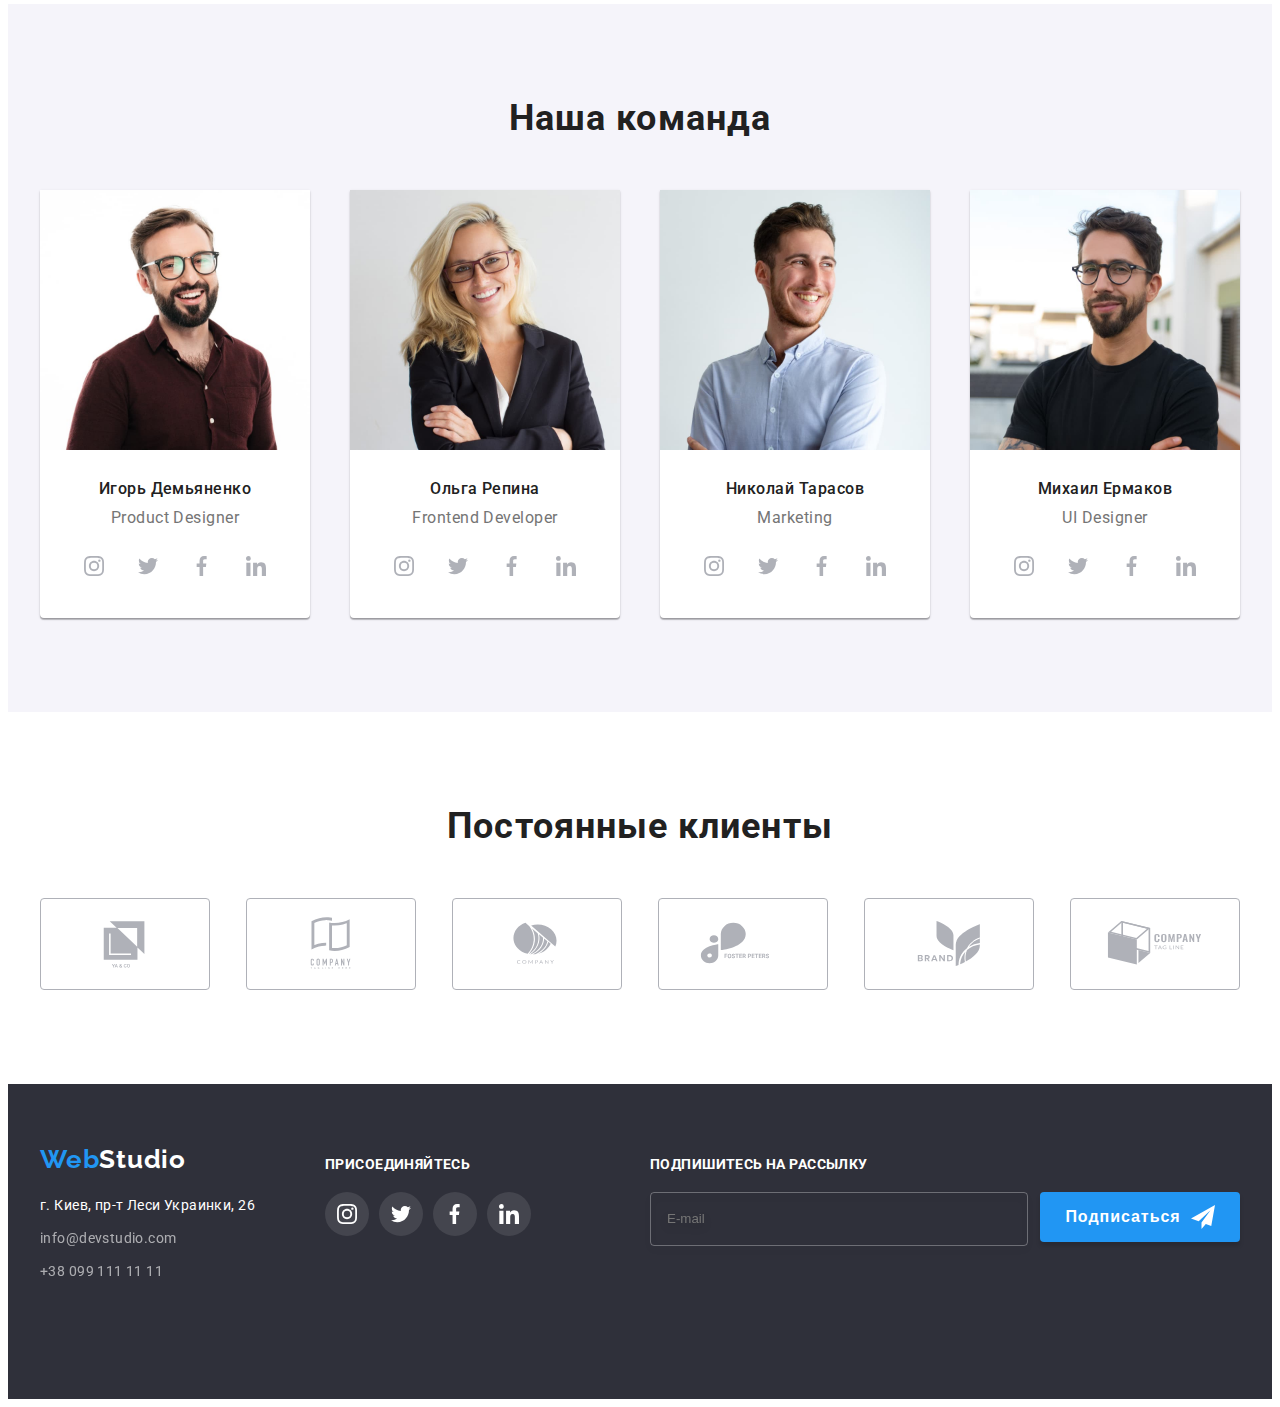
==== commit bc3779b1: "mob menu done" ====
--- a/index.html
+++ b/index.html
@@ -27,7 +27,7 @@
                 <a class="logo" href="./index.html" lang="en"
                     >Web<span class="logo logo--black">Studio</span></a
                 >
-                <button type="button" class="mob-menu">
+                <button type="button" class="menu-open-btn">
                     <svg class="mob-menu__icon" width="24" height="16">
                         <use href="images/symbol-defs.svg#icon-menu"></use>
                     </svg>
@@ -106,55 +106,84 @@
                 </ul>
             </div>
             <!-- ___________________________________MOB-MENU_____________________________ -->
-            <div class="mob-menu">
+            <div class="mob-menu is-hidden">
                 <div class="container">
-                <button type="button" class="mob-menu__close-btn">
-                    <svg class="mob-menu__close-icon" width="11" height="11">
-                        <use href="images/symbol-defs.svg#icon-close"></use>
-                    </svg>
-                </button>
-
-                <ul class="mob-menu__list lists">
-                    <li class="mob-menu__item">
-                        <a
-                            class="mob-menu__link mob-menu__link--current"
-                            href="./index.html"
-                            >Студия</a
+                    <button type="button" class="menu-close-btn">
+                        <svg
+                            class="mob-menu__close-icon"
+                            width="19"
+                            height="19"
                         >
-                    </li>
-                    <li class="mob-menu__item">
-                        <a class="mob-menu__link" href="./portfolio.html"
-                            >Портфолио</a
-                        >
-                    </li>
-                    <li class="mob-menu__item">
-                        <a class="mob-menu__link" href="#contacts-main"
-                            >Контакты</a
-                        >
-                    </li>
-                </ul>
-                <ul class="mob-menu-contacts lists">
-                    <li class="mob-menu-contacts__item">
-                        <a
-                            class="mob-menu-contacts__link"
-                            href="mailto:info@devstudio.com"
-                            >info@devstudio.com
-                        </a>
-                    </li>
-                    <li class="mob-menu-contacts__item">
-                        <a
-                            class="mob-menu-contacts__link"
-                            href="tel:+380961111111"
-                            >+38 096 111 11 11</a
-                        >
-                    </li>
-                </ul>
-                <ul class="mob-menu-soc__list lists">
-                    <li class="mob-menu-soc__item"><a href=""></a>Instagram</li>
-                    <li class="mob-menu-soc__item"><a href=""></a>Twitter</li>
-                    <li class="mob-menu-soc__item"><a href=""></a>Facebook</li>
-                    <li class="mob-menu-soc__item"><a href=""></a>LinkedIn</li>
-                </ul>
+                            <use href="images/symbol-defs.svg#icon-close"></use>
+                        </svg>
+                    </button>
+                    <div class="mob-menu__flex">
+                        <ul class="mob-menu__list lists">
+                            <li class="mob-menu__item">
+                                <a
+                                    class="mob-menu__link mob-menu__link--current"
+                                    href="./index.html"
+                                    >Студия</a
+                                >
+                            </li>
+                            <li class="mob-menu__item">
+                                <a
+                                    class="mob-menu__link"
+                                    href="./portfolio.html"
+                                    >Портфолио</a
+                                >
+                            </li>
+                            <li class="mob-menu__item">
+                                <a class="mob-menu__link" href="#contacts-main"
+                                    >Контакты</a
+                                >
+                            </li>
+                        </ul>
+                        <ul class="lists">
+                            <li>
+                                <ul class="mob-menu-contacts lists">
+                                    <li class="mob-menu-contacts__item">
+                                        <a
+                                            class="mob-menu-contacts__link mob-menu-contacts__tel"
+                                            href="tel:+380961111111"
+                                            >+38 096 111 11 11</a
+                                        >
+                                    </li>
+                                    <li class="mob-menu-contacts__item">
+                                        <a
+                                            class="mob-menu-contacts__link mob-menu-contacts__mail"
+                                            href="mailto:info@devstudio.com"
+                                            >info@devstudio.com
+                                        </a>
+                                    </li>
+                                </ul>
+                            </li>
+                            <li>
+                                <ul class="mob-menu-soc__list lists">
+                                    <li class="mob-menu-soc__item">
+                                        <a class="mob-menu-soc__link" href=""
+                                            >Instagram</a
+                                        >
+                                    </li>
+                                    <li class="mob-menu-soc__item">
+                                        <a class="mob-menu-soc__link" href=""
+                                            >Twitter</a
+                                        >
+                                    </li>
+                                    <li class="mob-menu-soc__item">
+                                        <a class="mob-menu-soc__link" href=""
+                                            >Facebook</a
+                                        >
+                                    </li>
+                                    <li class="mob-menu-soc__item">
+                                        <a class="mob-menu-soc__link" href=""
+                                            >LinkedIn</a
+                                        >
+                                    </li>
+                                </ul>
+                            </li>
+                        </ul>
+                    </div>
                 </div>
             </div>
         </header>
@@ -988,6 +1017,7 @@
             </div>
         </div>
         <script src="./js/modal.js"></script>
-        <script src="./js/mobile-menu.js"></script>
+        <!-- <script src="./js/mobile-menu.js"></script> -->
+        <script src="./js/menu.js"></script>
     </body>
 </html>
--- a/css/main.min.css
+++ b/css/main.min.css
@@ -1 +1 @@
-:root{--main-color: #212121;--secondary-color: #757575;--brend-color: #2196f3;--backgrd-color: #f5f4fa;--light-color: #ffffff;--brand-bg-color: #188ce8;--icons-master-color: #afb1b8;--padding-94: 94px;--margin-30: 30px;--pading-32: 32px;--margin-10: 10px}p,h1,h2,h3{margin:0}ul{margin:0;padding-left:0}button{cursor:pointer}img{display:block}.lists{list-style:none}body{font-family:"Roboto",tahoma,sans-serif;color:var(--main-color);font-size:14px}.visibility-hidden{position:absolute;visibility:hidden;width:1px;height:1px;margin-bottom:-1px;padding-bottom:0}.header{border-bottom:1px solid #ececec}.header__container{display:flex;align-items:center;position:relative;justify-content:space-between}.header__container .logo{padding:16px 0px}@media screen and (max-width: 1199px){.mob-menu{border:none;background:rgba(0,0,0,0);position:absolute;right:23px;align-items:center;padding:22px 0px;transition:fill 250ms cubic-bezier(0.4, 0, 0.2, 1)}.mob-menu:hover,.mob-menu:focus,.mob-menu:active{fill:var(--brend-color)}}@media screen and (min-width: 768px){.mob-menu{display:none}}@media screen and (max-width: 767px){.menu,.contacts__item{display:none}}.menu__list{display:flex}.menu__item:not(:last-child){margin-right:50px}.menu__link{padding-top:28px;padding-bottom:28px;font-weight:500;line-height:1.14;letter-spacing:.02em;color:var(--main-color);text-decoration-line:none;display:block;transition:color 250ms cubic-bezier(0.4, 0, 0.2, 1)}@media screen and (min-width: 1200px){.menu__link{padding-top:var(--pading-32);padding-bottom:var(--pading-32)}}.menu__link--current{color:var(--brend-color);position:relative}.menu__link--current::after{content:"";position:absolute;bottom:0px;left:0;width:100%;height:4px;background:var(--brend-color);border-radius:2px}@media screen and (min-width: 1200px){.contacts{display:flex;margin-left:auto}}.contacts__link{font-weight:500;line-height:1.14;letter-spacing:.02em;text-decoration-line:none;font-style:normal;color:var(--secondary-color);display:flex;align-items:center;transition:color 250ms cubic-bezier(0.4, 0, 0.2, 1)}@media screen and (max-width: 1199px){.contacts__link{font-size:12px;line-height:1.1666666667}}@media screen and (min-width: 1200px){.contacts__link{padding-top:var(--pading-32);padding-bottom:var(--pading-32);justify-content:center}}@media screen and (max-width: 1199px){.contacts__item:not(:last-child){margin-bottom:10px}}.contacts__icon{margin-right:10px;fill:var(--secondary-color)}@media screen and (min-width: 1200px){.contacts__icon--tab{display:none}}@media screen and (max-width: 1199px){.contacts__icon--desk{display:none}}@media screen and (min-width: 1200px){.contacts__item:not(:last-child){margin-right:50px}}.contacts__link:hover .contacts__icon,.contacts__link:focus .contacts__icon{fill:var(--brend-color)}.menu__link:hover,.menu__link:focus,.contacts__link:hover,.contacts__link:focus{color:var(--brend-color)}.mob-menu__close-btn{position:absolute;top:20px;right:22px}.mob-menu{position:fixed;z-index:1;top:0;left:0;background-color:#fff;width:100vw;height:100vh;padding:48px 40px}.mob-menu__item{font-weight:500;font-size:40px;line-height:1.175;text-align:center;letter-spacing:.02em;color:#2196f3;text-align:start;margin-bottom:32px}.mob-menu__link{text-decoration:none}.logo{font-family:"Raleway",sans-serif;font-weight:700;font-size:24px;line-height:1.16666;letter-spacing:.03em;color:var(--brend-color);text-decoration-line:none}@media screen and (min-width: 480px){.logo{text-align:center}}@media screen and (min-width: 1200px){.logo{font-size:26px;line-height:1.1923}}.logo--black{color:var(--main-color)}@media screen and (min-width: 1200px){.logo--black{margin-right:93px}}.logo--white{color:var(--light-color);margin-right:0}.hero{padding:118px 0px;margin-right:auto;margin-left:auto}@media screen and (min-width: 1200px){.hero{padding-top:200px;padding-bottom:200px}}.hero__title{max-width:360px;font-weight:900;font-size:26px;line-height:1.6153846154;text-align:center;letter-spacing:.06em;text-transform:uppercase;color:var(--light-color);margin:0 auto 30px auto}@media screen and (min-width: 1200px){.hero__title{max-width:696px;font-size:44px;line-height:1.36}}.hero__btn{padding:10px 32px;background:var(--brend-color);box-shadow:0px 4px 4px rgba(0,0,0,.15);border-radius:4px;border:none;color:var(--light-color);font-weight:700;font-size:16px;line-height:1.88;display:block;align-items:center;letter-spacing:.06em;cursor:pointer;margin:auto;transition:background 250ms cubic-bezier(0.4, 0, 0.2, 1)}.hero__btn:hover,.hero__btn:focus{background-color:var(--brand-bg-color)}.bg-img{max-width:480px;background-image:linear-gradient(rgba(47, 48, 58, 0.4), rgba(47, 48, 58, 0.4)),url(../images/fon-img-mob-1x.jpg);background-repeat:no-repeat;background-position:center;background-size:cover}@media(min-device-pixel-ratio: 2),(min-resolution: 192dpi),(min-resolution: 2dppx){.bg-img{background-image:linear-gradient(rgba(47, 48, 58, 0.4), rgba(47, 48, 58, 0.4)),url(../images/fon-img-mob-2x.jpg)}}@media screen and (min-width: 768px){.bg-img{max-width:768px;background-image:linear-gradient(rgba(47, 48, 58, 0.4), rgba(47, 48, 58, 0.4)),url(../images/fon-img-tab-1x.jpg)}}@media screen and (min-width: 768px)and (min-device-pixel-ratio: 2),screen and (min-width: 768px)and (min-resolution: 192dpi),screen and (min-width: 768px)and (min-resolution: 2dppx){.bg-img{background-image:linear-gradient(rgba(47, 48, 58, 0.4), rgba(47, 48, 58, 0.4)),url(../images/fon-img-tab-2x.jpg)}}@media screen and (min-width: 1200px){.bg-img{max-width:1600px;background-image:linear-gradient(rgba(47, 48, 58, 0.4), rgba(47, 48, 58, 0.4)),url(../images/fon-img.jpg)}}@media screen and (min-width: 1200px)and (min-device-pixel-ratio: 2),screen and (min-width: 1200px)and (min-resolution: 192dpi),screen and (min-width: 1200px)and (min-resolution: 2dppx){.bg-img{background-image:linear-gradient(rgba(47, 48, 58, 0.4), rgba(47, 48, 58, 0.4)),url(../images/fon-img-2x.jpg)}}.about-padding{padding-top:60px;padding-bottom:60px}@media screen and (min-width: 1200px){.about-padding{padding-top:var(--padding-94);padding-bottom:0}}@media screen and (max-width: 767px){.about__flex{width:100%;margin-right:0px;margin-bottom:-30px}}@media screen and (min-width: 768px){.about__flex{display:flex;flex-wrap:wrap;margin-right:-15px;margin-left:-15px;margin-bottom:-30px}}@media screen and (min-width: 1200px){.about__flex{display:flex;align-items:center}}@media screen and (max-width: 767px){.about__item{margin-bottom:30px}}@media screen and (min-width: 768px){.about__item{width:calc((100% - 60px)/2);margin-right:15px;margin-left:15px;margin-bottom:30px}}@media screen and (min-width: 1200px){.about__item{width:calc((100% - 120px)/4);margin-right:15px;margin-left:15px}}.about__img{width:100%;height:120px;background-color:var(--backgrd-color);border-radius:4px;margin-bottom:var(--margin-30);display:flex;justify-content:center;align-items:center}.about__title{font-weight:700;font-size:14px;line-height:1.14;letter-spacing:.03em;text-transform:uppercase;margin-bottom:var(--margin-10);text-align:center}@media screen and (min-width: 768px){.about__title{text-align:start}}.about__text{line-height:1.71;letter-spacing:.03em;color:var(--secondary-color)}.offer__flex{display:flex;justify-content:center;align-items:center}.offer{padding-top:0px}.offer__img{flex-basis:33.3333333333%;margin-right:15px;margin-left:15px}.offer__wrap{position:relative}.offer__text{width:calc(100% - 30px);height:70px;position:absolute;bottom:0;background:rgba(47,48,58,.8);font-weight:700;font-size:14px;line-height:16px;letter-spacing:.03em;text-transform:uppercase;color:var(--light-color);margin-left:15px}@media screen and (max-width: 1199px){.offer{display:none}}.masters{background-color:var(--backgrd-color)}.masters-container{display:flex;flex-wrap:wrap;justify-content:space-between}.masters-photo{background:var(--light-color);box-shadow:0px 1px 3px rgba(0,0,0,.12),0px 1px 1px rgba(0,0,0,.14),0px 2px 1px rgba(0,0,0,.2);border-radius:0px 0px 4px 4px}@media screen and (min-width: 768px){.masters-photo{max-width:354px}}@media screen and (min-width: 1200px){.masters-photo{max-width:270px}}@media screen and (max-width: 1199px){.masters-photo{margin-bottom:30px}}@media screen and (max-width: 767px){.masters-photo:last-child{margin-bottom:0px}}@media screen and (min-width: 768px){.masters-photo:nth-child(1n+3){margin-bottom:0px}}.masters-photo .photo{width:100%}.masters-name{padding-top:var(--margin-30);padding-bottom:var(--margin-30)}.masters-list{font-weight:500;font-size:16px;line-height:1.18;text-align:center;letter-spacing:.03em;margin-bottom:var(--margin-10)}.proffesion{font-size:16px;line-height:1.18;text-align:center;letter-spacing:.03em;color:var(--secondary-color);margin-bottom:16px}.masters-soc-item{width:44px;height:44px;background-color:var(--light-color);border-radius:50%;cursor:pointer;transition:background-color 250ms cubic-bezier(0.4, 0, 0.2, 1)}.masters-soc-item:not(:last-child){margin-right:var(--margin-10)}.masters-soc-item:hover,.masters-soc-item:focus{background-color:var(--brend-color)}.masters-soc-icon{fill:var(--icons-master-color);transition:fill 250ms cubic-bezier(0.4, 0, 0.2, 1)}.masters-soc-item:hover .masters-soc-icon,.masters-soc-item:focus .masters-soc-icon{fill:var(--light-color)}.client-soc{display:flex;justify-content:space-between;flex-wrap:wrap}@media screen and (max-width: 479px){.client-soc{flex-direction:column;align-items:center}}.client-soc-item{width:100%;height:92px;border:1px solid var(--icons-master-color);box-sizing:border-box;border-radius:4px;cursor:pointer;transition:border-color 250ms cubic-bezier(0.4, 0, 0.2, 1)}.client-soc-item:hover,.client-soc-item:focus{fill:var(--brend-color);border-color:var(--brend-color)}@media screen and (max-width: 479px){.client-soc-item{max-width:210px}}@media screen and (max-width: 479px){.client-soc-item:last-child{margin-bottom:0px}}@media screen and (min-width: 480px){.client-soc-item{max-width:210px}}@media screen and (min-width: 480px){.client-soc-item:nth-child(1n+5){margin-bottom:0px}}@media screen and (min-width: 768px){.client-soc-item{max-width:226px}}@media screen and (min-width: 768px){.client-soc-item:nth-child(1n+4){margin-bottom:0px}}@media screen and (max-width: 1199px){.client-soc-item{margin-bottom:30px}}@media screen and (min-width: 1200px){.client-soc-item{max-width:170px}}.client-soc-icon{fill:var(--icons-master-color);transition:fill 250ms cubic-bezier(0.4, 0, 0.2, 1)}.client-soc-item:hover .client-soc-icon,.client-soc-item:focus .client-soc-icon{fill:var(--brend-color);border-color:var(--brend-color)}.portfolio-filter{padding-top:60px}@media screen and (min-width: 1200px){.portfolio-filter{padding-top:94px}}.portfolio-filter__list{margin-bottom:40px;display:flex;align-items:center;justify-content:flex-start;flex-wrap:wrap;align-items:flex-start}@media screen and (min-width: 768px){.portfolio-filter__list{margin-bottom:30px;justify-content:center}}@media screen and (min-width: 1200px){.portfolio-filter__list{margin-bottom:50px;justify-content:center}}.portfolio-filter__item{margin-bottom:10px}.portfolio-filter__item:nth-child(1n+4){margin-bottom:0px}.portfolio-filter__item:not(:last-child){margin-right:8px}.portfolio-filter__button{background:var(--backgrd-color);border-radius:4px;font-weight:500;font-size:16px;line-height:1.62;text-align:center;letter-spacing:.03em;color:var(--main-color);border:0px;padding:6px 22px;transition:background 250ms cubic-bezier(0.4, 0, 0.2, 1)}.portfolio-filter__button:hover,.portfolio-filter__button:focus{background:var(--brend-color);color:var(--light-color);box-shadow:0px 3px 1px rgba(0,0,0,.1),0px 1px 2px rgba(0,0,0,.08),0px 2px 2px rgba(0,0,0,.12)}.portfolio-filter__button--current{background-color:var(--brend-color);color:var(--light-color)}.portfolio-lists{padding-bottom:60px}@media screen and (min-width: 768px){.portfolio-lists{display:flex;flex-wrap:wrap;margin-left:-15px;margin-right:-15px}}@media screen and (min-width: 1200px){.portfolio-lists{padding-bottom:94px}}.portfolio__item{max-width:480px;transition:box-shadow 250ms cubic-bezier(0.4, 0, 0.2, 1)}.portfolio__item:hover{box-shadow:0px 1px 1px rgba(0,0,0,.12),0px 4px 4px rgba(0,0,0,.06),1px 4px 6px rgba(0,0,0,.16)}.portfolio__item:not(:last-child){margin-bottom:30px}@media screen and (min-width: 768px){.portfolio__item{width:calc((100% - 60px)/2);margin-right:15px;margin-left:15px}}@media screen and (min-width: 1200px){.portfolio__item{width:calc((100% - 90px)/3)}.portfolio__item:nth-child(1n+7){margin-bottom:0px}}.portfolio__img{max-width:100%}.portfolio__wrap{position:relative;overflow:hidden}.portfolio__text{position:absolute;top:0;background-color:var(--brend-color);color:var(--light-color);opacity:90%;font-size:18px;line-height:1.5555555556;letter-spacing:.03em;height:100%;transform:translateY(100%);transition:transform 250ms cubic-bezier(0.4, 0, 0.2, 1);padding:63px 24px;overflow:auto}.portfolio__item:hover .portfolio__text{transform:translateY(0%)}.portfolio__card{padding:20px 24px;background:#fff;border:1px solid #eee;border-top:0px;box-sizing:border-box}.portfolio__title{font-weight:700;font-size:18px;line-height:2;letter-spacing:.06em;margin-bottom:4px}.portfolio__name{font-size:16px;line-height:1.875;letter-spacing:.03em;color:var(--secondary-color)}.footer-section{background:#2f303a;padding-top:60px;padding-bottom:60px}@media screen and (min-width: 1200px){.footer-section .container{display:flex;justify-content:space-between}}@media screen and (min-width: 768px){.container__tablet{display:flex;justify-content:center;margin-bottom:55px}}@media screen and (min-width: 768px)and (max-width: 1199px){.footer-content{margin-right:165px}}@media screen and (max-width: 1199px){.footer-logo,.footer-list,.footer-padding{text-align:center}}.footer-logo{margin-bottom:20px}@media screen and (min-width: 1200px){.footer-logo{margin-right:63px}}.footer-contacts-link{font-weight:400;line-height:1.71;text-decoration-line:none;font-style:normal;letter-spacing:.03em;color:var(--light-color);opacity:60%;transition:color 250ms cubic-bezier(0.4, 0, 0.2, 1)}.footer-contacts-link:hover,.footer-contacts-link:focus{color:var(--brend-color);opacity:100%}.footer-list :not(:last-child){margin-bottom:9px}@media screen and (max-width: 1199px){.footer-list :not(:last-child){margin-bottom:8px}}.contacts-addres{color:var(--light-color);opacity:100%}.footer-padding{padding-top:12px}@media screen and (max-width: 1199px){.footer-padding{padding-top:5px;padding-bottom:0px}}@media screen and (max-width: 767px){.footer-padding{padding-top:60px;padding-bottom:0px}}@media screen and (min-width: 1200px){.footer-padding{margin-left:70px}}.footer-title{font-weight:700;font-size:14px;line-height:16px;letter-spacing:.03em;text-transform:uppercase;color:var(--light-color);margin-bottom:20px}.footer-soc-item{width:44px;height:44px;background-color:rgba(255,255,255,.1);border-radius:50%;cursor:pointer;transition:background-color 250ms cubic-bezier(0.4, 0, 0.2, 1)}.footer-soc-item:not(:last-child){margin-right:10px}.footer-soc-item:hover,.footer-soc-item:focus{background-color:var(--brend-color)}.footer-soc-icon{fill:var(--light-color)}.footer-sending{right:0px}@media screen and (min-width: 1200px){.footer-input-form__flex{display:flex}}.fotter-input{width:450px;height:50px;border:1px solid rgba(255,255,255,.3);filter:drop-shadow(0px 4px 4px rgba(0, 0, 0, 0.15));border-radius:4px;background-color:rgba(0,0,0,0);margin-right:12px;padding-left:16px;color:var(--light-color);outline:none;transition:border 250ms cubic-bezier(0.4, 0, 0.2, 1)}.fotter-input:hover,.fotter-input:focus{cursor:pointer;border:1px solid #2196f3}@media screen and (max-width: 1199px){.fotter-input{width:100%;margin:0 0 20px}}@media screen and (min-width: 768px){.fotter-input{width:450px;margin:0 0 20px}}@media screen and (min-width: 1200px){.fotter-input{width:358px;margin-right:12px}}.footer-sendign-icon{fill:var(--light-color);margin-left:10px}.footer-sending-btn{display:block;width:200px;height:50px;background:var(--brend-color);box-shadow:0px 4px 4px rgba(0,0,0,.15);border-radius:4px;border:none;font-weight:700;font-size:16px;line-height:30px;text-align:center;letter-spacing:.06em;color:var(--light-color);margin:0 auto;transition:background-color 250ms cubic-bezier(0.4, 0, 0.2, 1)}.footer-sending-btn:hover,.footer-sending-btn:focus{background-color:var(--brand-bg-color)}.backdrop{position:fixed;top:0;width:100%;height:100%;background-color:rgba(0,0,0,.2);transition:opacity 250ms,visibility 250ms cubic-bezier(0.4, 0, 0.2, 1)}.backdrop.is-hidden .modal{transform:scale(-3)}.modal{position:relative;width:530px;min-height:580px;background:var(--light-color);box-shadow:0px 1px 3px rgba(0,0,0,.12),0px 1px 1px rgba(0,0,0,.14),0px 2px 1px rgba(0,0,0,.2);border-radius:4px;position:absolute;top:50%;left:50%;transition:transform 250ms cubic-bezier(0.4, 0, 0.2, 1);transform:translate(-50%, -50%) scale(1);padding:40px}.modal-close-btn{position:absolute;top:8px;right:8px;width:30px;height:30px;border-radius:50%;background-color:rgba(0,0,0,0);border-color:rgba(0,0,0,.1)}.modal-close-icon{position:absolute;top:50%;left:50%;transform:translate(-50%, -50%);fill:var(--main-color);transition:fill 250ms cubic-bezier(0.4, 0, 0.2, 1)}.modal-close-icon:hover,.modal-close-icon:focus{fill:#188ce8}.is-hidden{opacity:0;pointer-events:none;visibility:hidden}.modal-title{font-weight:700;font-size:20px;line-height:23px;text-align:center;letter-spacing:.03em;color:var(--main-color);margin-bottom:12px}.modal-label{display:block;margin-bottom:4px;color:var(--secondary-color);font-size:12px}.modal-input{width:100%;height:40px;border:1px solid rgba(33,33,33,.2);box-sizing:border-box;border-radius:4px;padding-left:40px;padding-right:5px;background-color:var(--light-color);outline:none;transition:border 250ms cubic-bezier(0.4, 0, 0.2, 1)}.modal-input:hover,.modal-input:focus{cursor:pointer;border:1px solid #2196f3}.modal-field{position:relative;margin-bottom:10px;transition:fill 250ms cubic-bezier(0.4, 0, 0.2, 1)}.modal-field:hover,.modal-field:focus{fill:#188ce8}.modal-field:nth-child(5){margin-top:20px;margin-bottom:30px}.modal-field:nth-child(5) :hover{fill:var(--light-color)}.modal__icon{position:absolute;left:12px;top:50%}.modal-text{width:448px;height:120px;border:1px solid rgba(33,33,33,.2);box-sizing:border-box;border-radius:4px;padding:12px 16px;resize:none;transition:border 250ms cubic-bezier(0.4, 0, 0.2, 1);outline:none}.modal-text:placeholder-shown{border:1px solid rgba(33,33,33,.2)}.modal-text::placeholder{line-height:16px;letter-spacing:.01em;color:rgba(117,117,117,.5)}.modal-text:hover,.modal-text:focus{cursor:pointer;border:1px solid #2196f3}.modal-text:not(:required) .modal-text:valid{border:1px solid rgba(33,33,33,.2)}.modal__btn{display:block;width:200px;height:50px;background:var(--brend-color);box-shadow:0px 4px 4px rgba(0,0,0,.15);border-radius:4px;border:none;font-weight:700;font-size:16px;line-height:30px;text-align:center;letter-spacing:.06em;color:var(--light-color);margin:0 auto;transition:background-color 250ms cubic-bezier(0.4, 0, 0.2, 1)}.modal__btn:hover,.modal__btn:focus{background-color:var(--brand-bg-color)}.check-reletive{position:relative}.icon-check{position:absolute;top:50%;transform:translateY(-50%);left:12px;fill:var(--light-color)}.modal-check{background-color:var(--brand-color)}.modal-check-text{color:var(--secondary-color);line-height:24px;letter-spacing:.03em;display:flex;align-items:center;justify-content:center}.modal-check-text::before{content:"";width:16px;height:15px;border:2px solid #000;border-radius:3px;margin-right:7px}.modal-check:checked+.modal-check-text::before{background-color:var(--brend-color);border:none}.modal-check-link{color:var(--brend-color);text-decoration:underline}.container{width:100%;padding-right:15px;padding-left:15px;margin:0 auto}@media screen and (min-width: 480px){.container{max-width:480px}}@media screen and (min-width: 768px){.container{max-width:768px}}@media screen and (min-width: 1200px){.container{max-width:1200px}}.section-padding{padding-top:var(--padding-94);padding-bottom:var(--padding-94)}.title{font-weight:700;font-size:28px;line-height:33px;text-align:center;letter-spacing:.03em;padding-bottom:50px}@media screen and (min-width: 480px){.title{font-weight:700;font-size:28px;line-height:33px;text-align:center;letter-spacing:.03em}}@media screen and (min-width: 768px){.title{font-weight:700;font-size:28px;line-height:33px;text-align:center;letter-spacing:.03em}}@media screen and (min-width: 1200px){.title{font-weight:700;font-size:36px;line-height:1.16;text-align:center;letter-spacing:.03em;padding-bottom:50px}}.display-flex-center{display:flex;justify-content:center;align-items:center}/*# sourceMappingURL=main.min.css.map */+:root{--main-color: #212121;--secondary-color: #757575;--brend-color: #2196f3;--backgrd-color: #f5f4fa;--light-color: #ffffff;--brand-bg-color: #188ce8;--icons-master-color: #afb1b8;--padding-94: 94px;--margin-30: 30px;--pading-32: 32px;--margin-10: 10px}p,h1,h2,h3{margin:0}ul{margin:0;padding-left:0}button{cursor:pointer}img{display:block}a{text-decoration:none}.lists{list-style:none}body{font-family:"Roboto",tahoma,sans-serif;color:var(--main-color);font-size:14px}.visibility-hidden{position:absolute;visibility:hidden;width:1px;height:1px;margin-bottom:-1px;padding-bottom:0}.header{border-bottom:1px solid #ececec}.header__container{display:flex;align-items:center;position:relative;justify-content:space-between}.header__container .logo{padding:16px 0px}@media screen and (max-width: 1199px){.menu-open-btn{border:none;background:rgba(0,0,0,0);position:absolute;right:23px;align-items:center;padding:22px 0px;transition:fill 250ms cubic-bezier(0.4, 0, 0.2, 1)}.menu-open-btn:hover,.menu-open-btn:focus,.menu-open-btn:active{fill:var(--brend-color)}}@media screen and (min-width: 768px){.menu-open-btn{display:none}}@media screen and (max-width: 767px){.menu,.contacts__item{display:none}}.menu__list{display:flex}.menu__item:not(:last-child){margin-right:50px}.menu__link{padding-top:28px;padding-bottom:28px;font-weight:500;line-height:1.14;letter-spacing:.02em;color:var(--main-color);text-decoration-line:none;display:block;transition:color 250ms cubic-bezier(0.4, 0, 0.2, 1)}@media screen and (min-width: 1200px){.menu__link{padding-top:var(--pading-32);padding-bottom:var(--pading-32)}}.menu__link--current{color:var(--brend-color);position:relative}.menu__link--current::after{content:"";position:absolute;bottom:0px;left:0;width:100%;height:4px;background:var(--brend-color);border-radius:2px}@media screen and (min-width: 1200px){.contacts{display:flex;margin-left:auto}}.contacts__link{font-weight:500;line-height:1.14;letter-spacing:.02em;text-decoration-line:none;font-style:normal;color:var(--secondary-color);display:flex;align-items:center;transition:color 250ms cubic-bezier(0.4, 0, 0.2, 1)}@media screen and (max-width: 1199px){.contacts__link{font-size:12px;line-height:1.1666666667}}@media screen and (min-width: 1200px){.contacts__link{padding-top:var(--pading-32);padding-bottom:var(--pading-32);justify-content:center}}@media screen and (max-width: 1199px){.contacts__item:not(:last-child){margin-bottom:10px}}.contacts__icon{margin-right:10px;fill:var(--secondary-color)}@media screen and (min-width: 1200px){.contacts__icon--tab{display:none}}@media screen and (max-width: 1199px){.contacts__icon--desk{display:none}}@media screen and (min-width: 1200px){.contacts__item:not(:last-child){margin-right:50px}}.contacts__link:hover .contacts__icon,.contacts__link:focus .contacts__icon{fill:var(--brend-color)}.menu__link:hover,.menu__link:focus,.contacts__link:hover,.contacts__link:focus{color:var(--brend-color)}.menu-close-btn{position:absolute;top:20px;right:22px;border:none;background-color:rgba(0,0,0,0)}.mob-menu__flex{display:flex;height:100%;flex-direction:column;justify-content:space-between}.mob-menu{position:fixed;z-index:1;top:0;left:0;background-color:#fff;width:100vw;height:100vh;padding:48px 40px}.mob-menu .container{height:100%;overflow-y:auto}.mob-menu__item{text-align:start;margin-bottom:32px}.mob-menu__link{font-weight:500;font-size:40px;line-height:1.175;text-align:center;letter-spacing:.02em;text-decoration:none;color:#212121}.mob-menu__link--current{color:#2196f3}.mob-menu-soc__list{position:relative;display:flex;flex-wrap:wrap;justify-content:flex-start;margin-top:64px}.mob-menu-soc__item{margin-right:20px;position:relative}.mob-menu-soc__item:nth-child(3)+.mob-menu-soc__item::after,.mob-menu-soc__item:nth-child(2)+.mob-menu-soc__item::after,.mob-menu-soc__item:nth-child(1)+.mob-menu-soc__item::after{content:"";position:absolute;bottom:0px;left:-10px;width:1px;height:22px;background:rgba(33,33,33,.2)}.mob-menu-soc__link{font-weight:500;font-size:18px;line-height:1.22;letter-spacing:.02em;color:#2196f3}.mob-menu-contacts__item{margin-bottom:32px}.mob-menu-contacts__tel{font-weight:500;font-size:34px;line-height:1.1764705882;letter-spacing:.02em;color:#2196f3}.mob-menu-contacts__mail{font-weight:500;font-size:24px;line-height:1.1666666667;letter-spacing:.02em;color:#757575}.no-scroll{overflow:hidden}.logo{font-family:"Raleway",sans-serif;font-weight:700;font-size:24px;line-height:1.16666;letter-spacing:.03em;color:var(--brend-color);text-decoration-line:none}@media screen and (min-width: 480px){.logo{text-align:center}}@media screen and (min-width: 1200px){.logo{font-size:26px;line-height:1.1923}}.logo--black{color:var(--main-color)}@media screen and (min-width: 1200px){.logo--black{margin-right:93px}}.logo--white{color:var(--light-color);margin-right:0}.hero{padding:118px 0px;margin-right:auto;margin-left:auto}@media screen and (min-width: 1200px){.hero{padding-top:200px;padding-bottom:200px}}.hero__title{max-width:360px;font-weight:900;font-size:26px;line-height:1.6153846154;text-align:center;letter-spacing:.06em;text-transform:uppercase;color:var(--light-color);margin:0 auto 30px auto}@media screen and (min-width: 1200px){.hero__title{max-width:696px;font-size:44px;line-height:1.36}}.hero__btn{padding:10px 32px;background:var(--brend-color);box-shadow:0px 4px 4px rgba(0,0,0,.15);border-radius:4px;border:none;color:var(--light-color);font-weight:700;font-size:16px;line-height:1.88;display:block;align-items:center;letter-spacing:.06em;cursor:pointer;margin:auto;transition:background 250ms cubic-bezier(0.4, 0, 0.2, 1)}.hero__btn:hover,.hero__btn:focus{background-color:var(--brand-bg-color)}.bg-img{max-width:480px;background-image:linear-gradient(rgba(47, 48, 58, 0.4), rgba(47, 48, 58, 0.4)),url(../images/fon-img-mob-1x.jpg);background-repeat:no-repeat;background-position:center;background-size:cover}@media(min-device-pixel-ratio: 2),(min-resolution: 192dpi),(min-resolution: 2dppx){.bg-img{background-image:linear-gradient(rgba(47, 48, 58, 0.4), rgba(47, 48, 58, 0.4)),url(../images/fon-img-mob-2x.jpg)}}@media screen and (min-width: 768px){.bg-img{max-width:768px;background-image:linear-gradient(rgba(47, 48, 58, 0.4), rgba(47, 48, 58, 0.4)),url(../images/fon-img-tab-1x.jpg)}}@media screen and (min-width: 768px)and (min-device-pixel-ratio: 2),screen and (min-width: 768px)and (min-resolution: 192dpi),screen and (min-width: 768px)and (min-resolution: 2dppx){.bg-img{background-image:linear-gradient(rgba(47, 48, 58, 0.4), rgba(47, 48, 58, 0.4)),url(../images/fon-img-tab-2x.jpg)}}@media screen and (min-width: 1200px){.bg-img{max-width:1600px;background-image:linear-gradient(rgba(47, 48, 58, 0.4), rgba(47, 48, 58, 0.4)),url(../images/fon-img-1x.jpg)}}@media screen and (min-width: 1200px)and (min-device-pixel-ratio: 2),screen and (min-width: 1200px)and (min-resolution: 192dpi),screen and (min-width: 1200px)and (min-resolution: 2dppx){.bg-img{background-image:linear-gradient(rgba(47, 48, 58, 0.4), rgba(47, 48, 58, 0.4)),url(../images/fon-img-2x.jpg)}}.about-padding{padding-top:60px;padding-bottom:60px}@media screen and (min-width: 1200px){.about-padding{padding-top:var(--padding-94);padding-bottom:0}}@media screen and (max-width: 767px){.about__flex{width:100%;margin-right:0px;margin-bottom:-30px}}@media screen and (min-width: 768px){.about__flex{display:flex;flex-wrap:wrap;margin-right:-15px;margin-left:-15px;margin-bottom:-30px}}@media screen and (min-width: 1200px){.about__flex{display:flex;align-items:center}}@media screen and (max-width: 767px){.about__item{margin-bottom:30px}}@media screen and (min-width: 768px){.about__item{width:calc((100% - 60px)/2);margin-right:15px;margin-left:15px;margin-bottom:30px}}@media screen and (min-width: 1200px){.about__item{width:calc((100% - 120px)/4);margin-right:15px;margin-left:15px}}.about__img{width:100%;height:120px;background-color:var(--backgrd-color);border-radius:4px;margin-bottom:var(--margin-30);display:flex;justify-content:center;align-items:center}.about__title{font-weight:700;font-size:14px;line-height:1.14;letter-spacing:.03em;text-transform:uppercase;margin-bottom:var(--margin-10);text-align:center}@media screen and (min-width: 768px){.about__title{text-align:start}}.about__text{line-height:1.71;letter-spacing:.03em;color:var(--secondary-color)}.offer__flex{display:flex;justify-content:center;align-items:center}.offer{padding-top:0px}.offer__img{flex-basis:33.3333333333%;margin-right:15px;margin-left:15px}.offer__wrap{position:relative}.offer__text{width:calc(100% - 30px);height:70px;position:absolute;bottom:0;background:rgba(47,48,58,.8);font-weight:700;font-size:14px;line-height:16px;letter-spacing:.03em;text-transform:uppercase;color:var(--light-color);margin-left:15px}@media screen and (max-width: 1199px){.offer{display:none}}.masters{background-color:var(--backgrd-color)}.masters-container{display:flex;flex-wrap:wrap;justify-content:space-between}.masters-photo{background:var(--light-color);box-shadow:0px 1px 3px rgba(0,0,0,.12),0px 1px 1px rgba(0,0,0,.14),0px 2px 1px rgba(0,0,0,.2);border-radius:0px 0px 4px 4px}@media screen and (min-width: 768px){.masters-photo{max-width:354px}}@media screen and (min-width: 1200px){.masters-photo{max-width:270px}}@media screen and (max-width: 1199px){.masters-photo{margin-bottom:30px}}@media screen and (max-width: 767px){.masters-photo:last-child{margin-bottom:0px}}@media screen and (min-width: 768px){.masters-photo:nth-child(1n+3){margin-bottom:0px}}.masters-photo .photo{width:100%}.masters-name{padding-top:var(--margin-30);padding-bottom:var(--margin-30)}.masters-list{font-weight:500;font-size:16px;line-height:1.18;text-align:center;letter-spacing:.03em;margin-bottom:var(--margin-10)}.proffesion{font-size:16px;line-height:1.18;text-align:center;letter-spacing:.03em;color:var(--secondary-color);margin-bottom:16px}.masters-soc-item{width:44px;height:44px;background-color:var(--light-color);border-radius:50%;cursor:pointer;transition:background-color 250ms cubic-bezier(0.4, 0, 0.2, 1)}.masters-soc-item:not(:last-child){margin-right:var(--margin-10)}.masters-soc-item:hover,.masters-soc-item:focus{background-color:var(--brend-color)}.masters-soc-icon{fill:var(--icons-master-color);transition:fill 250ms cubic-bezier(0.4, 0, 0.2, 1)}.masters-soc-item:hover .masters-soc-icon,.masters-soc-item:focus .masters-soc-icon{fill:var(--light-color)}.client-soc{display:flex;justify-content:space-between;flex-wrap:wrap}@media screen and (max-width: 479px){.client-soc{flex-direction:column;align-items:center}}.client-soc-item{width:100%;height:92px;border:1px solid var(--icons-master-color);box-sizing:border-box;border-radius:4px;cursor:pointer;transition:border-color 250ms cubic-bezier(0.4, 0, 0.2, 1)}.client-soc-item:hover,.client-soc-item:focus{fill:var(--brend-color);border-color:var(--brend-color)}@media screen and (max-width: 479px){.client-soc-item{max-width:210px}}@media screen and (max-width: 479px){.client-soc-item:last-child{margin-bottom:0px}}@media screen and (min-width: 480px){.client-soc-item{max-width:210px}}@media screen and (min-width: 480px){.client-soc-item:nth-child(1n+5){margin-bottom:0px}}@media screen and (min-width: 768px){.client-soc-item{max-width:226px}}@media screen and (min-width: 768px){.client-soc-item:nth-child(1n+4){margin-bottom:0px}}@media screen and (max-width: 1199px){.client-soc-item{margin-bottom:30px}}@media screen and (min-width: 1200px){.client-soc-item{max-width:170px}}.client-soc-icon{fill:var(--icons-master-color);transition:fill 250ms cubic-bezier(0.4, 0, 0.2, 1)}.client-soc-item:hover .client-soc-icon,.client-soc-item:focus .client-soc-icon{fill:var(--brend-color);border-color:var(--brend-color)}.portfolio-filter{padding-top:60px}@media screen and (min-width: 1200px){.portfolio-filter{padding-top:94px}}.portfolio-filter__list{margin-bottom:40px;display:flex;align-items:center;justify-content:flex-start;flex-wrap:wrap;align-items:flex-start}@media screen and (min-width: 768px){.portfolio-filter__list{margin-bottom:30px;justify-content:center}}@media screen and (min-width: 1200px){.portfolio-filter__list{margin-bottom:50px;justify-content:center}}.portfolio-filter__item{margin-bottom:10px}.portfolio-filter__item:nth-child(1n+4){margin-bottom:0px}.portfolio-filter__item:not(:last-child){margin-right:8px}.portfolio-filter__button{background:var(--backgrd-color);border-radius:4px;font-weight:500;font-size:16px;line-height:1.62;text-align:center;letter-spacing:.03em;color:var(--main-color);border:0px;padding:6px 22px;transition:background 250ms cubic-bezier(0.4, 0, 0.2, 1)}.portfolio-filter__button:hover,.portfolio-filter__button:focus{background:var(--brend-color);color:var(--light-color);box-shadow:0px 3px 1px rgba(0,0,0,.1),0px 1px 2px rgba(0,0,0,.08),0px 2px 2px rgba(0,0,0,.12)}.portfolio-filter__button--current{background-color:var(--brend-color);color:var(--light-color)}.portfolio-lists{padding-bottom:60px}@media screen and (min-width: 768px){.portfolio-lists{display:flex;flex-wrap:wrap;margin-left:-15px;margin-right:-15px}}@media screen and (min-width: 1200px){.portfolio-lists{padding-bottom:94px}}.portfolio__item{max-width:480px;transition:box-shadow 250ms cubic-bezier(0.4, 0, 0.2, 1)}.portfolio__item:hover{box-shadow:0px 1px 1px rgba(0,0,0,.12),0px 4px 4px rgba(0,0,0,.06),1px 4px 6px rgba(0,0,0,.16)}.portfolio__item:not(:last-child){margin-bottom:30px}@media screen and (min-width: 768px){.portfolio__item{width:calc((100% - 60px)/2);margin-right:15px;margin-left:15px}}@media screen and (min-width: 1200px){.portfolio__item{width:calc((100% - 90px)/3)}.portfolio__item:nth-child(1n+7){margin-bottom:0px}}.portfolio__img{max-width:100%}.portfolio__wrap{position:relative;overflow:hidden}.portfolio__text{position:absolute;top:0;background-color:var(--brend-color);color:var(--light-color);opacity:90%;font-size:18px;line-height:1.5555555556;letter-spacing:.03em;height:100%;transform:translateY(100%);transition:transform 250ms cubic-bezier(0.4, 0, 0.2, 1);padding:63px 24px;overflow:auto}.portfolio__item:hover .portfolio__text{transform:translateY(0%)}.portfolio__card{padding:20px 24px;background:#fff;border:1px solid #eee;border-top:0px;box-sizing:border-box}.portfolio__title{font-weight:700;font-size:18px;line-height:2;letter-spacing:.06em;margin-bottom:4px}.portfolio__name{font-size:16px;line-height:1.875;letter-spacing:.03em;color:var(--secondary-color)}.footer-section{background:#2f303a;padding-top:60px;padding-bottom:60px}@media screen and (min-width: 1200px){.footer-section .container{display:flex;justify-content:space-between}}@media screen and (min-width: 768px){.container__tablet{display:flex;justify-content:center;margin-bottom:55px}}@media screen and (min-width: 768px)and (max-width: 1199px){.footer-content{margin-right:165px}}@media screen and (max-width: 1199px){.footer-logo,.footer-list,.footer-padding{text-align:center}}.footer-logo{margin-bottom:20px}@media screen and (min-width: 1200px){.footer-logo{margin-right:63px}}.footer-contacts-link{font-weight:400;line-height:1.71;text-decoration-line:none;font-style:normal;letter-spacing:.03em;color:var(--light-color);opacity:60%;transition:color 250ms cubic-bezier(0.4, 0, 0.2, 1)}.footer-contacts-link:hover,.footer-contacts-link:focus{color:var(--brend-color);opacity:100%}.footer-list :not(:last-child){margin-bottom:9px}@media screen and (max-width: 1199px){.footer-list :not(:last-child){margin-bottom:8px}}.contacts-addres{color:var(--light-color);opacity:100%}.footer-padding{padding-top:12px}@media screen and (max-width: 1199px){.footer-padding{padding-top:5px;padding-bottom:0px}}@media screen and (max-width: 767px){.footer-padding{padding-top:60px;padding-bottom:0px}}@media screen and (min-width: 1200px){.footer-padding{margin-left:70px}}.footer-title{font-weight:700;font-size:14px;line-height:16px;letter-spacing:.03em;text-transform:uppercase;color:var(--light-color);margin-bottom:20px}.footer-soc-item{width:44px;height:44px;background-color:rgba(255,255,255,.1);border-radius:50%;cursor:pointer;transition:background-color 250ms cubic-bezier(0.4, 0, 0.2, 1)}.footer-soc-item:not(:last-child){margin-right:10px}.footer-soc-item:hover,.footer-soc-item:focus{background-color:var(--brend-color)}.footer-soc-icon{fill:var(--light-color)}.footer-sending{right:0px}@media screen and (min-width: 1200px){.footer-input-form__flex{display:flex}}.fotter-input{width:450px;height:50px;border:1px solid rgba(255,255,255,.3);filter:drop-shadow(0px 4px 4px rgba(0, 0, 0, 0.15));border-radius:4px;background-color:rgba(0,0,0,0);margin-right:12px;padding-left:16px;color:var(--light-color);outline:none;transition:border 250ms cubic-bezier(0.4, 0, 0.2, 1)}.fotter-input:hover,.fotter-input:focus{cursor:pointer;border:1px solid #2196f3}@media screen and (max-width: 1199px){.fotter-input{width:100%;margin:0 0 20px}}@media screen and (min-width: 768px){.fotter-input{width:450px;margin:0 0 20px}}@media screen and (min-width: 1200px){.fotter-input{width:358px;margin-right:12px}}.footer-sendign-icon{fill:var(--light-color);margin-left:10px}.footer-sending-btn{display:block;width:200px;height:50px;background:var(--brend-color);box-shadow:0px 4px 4px rgba(0,0,0,.15);border-radius:4px;border:none;font-weight:700;font-size:16px;line-height:30px;text-align:center;letter-spacing:.06em;color:var(--light-color);margin:0 auto;transition:background-color 250ms cubic-bezier(0.4, 0, 0.2, 1)}.footer-sending-btn:hover,.footer-sending-btn:focus{background-color:var(--brand-bg-color)}.backdrop{position:fixed;top:0;width:100%;height:100%;background-color:rgba(0,0,0,.2);transition:opacity 250ms,visibility 250ms cubic-bezier(0.4, 0, 0.2, 1)}.backdrop.is-hidden .modal{transform:scale(-3)}.modal{position:relative;width:530px;min-height:580px;background:var(--light-color);box-shadow:0px 1px 3px rgba(0,0,0,.12),0px 1px 1px rgba(0,0,0,.14),0px 2px 1px rgba(0,0,0,.2);border-radius:4px;position:absolute;top:50%;left:50%;transition:transform 250ms cubic-bezier(0.4, 0, 0.2, 1);transform:translate(-50%, -50%) scale(1);padding:40px}.modal-close-btn{position:absolute;top:8px;right:8px;width:30px;height:30px;border-radius:50%;background-color:rgba(0,0,0,0);border-color:rgba(0,0,0,.1)}.modal-close-icon{position:absolute;top:50%;left:50%;transform:translate(-50%, -50%);fill:var(--main-color);transition:fill 250ms cubic-bezier(0.4, 0, 0.2, 1)}.modal-close-icon:hover,.modal-close-icon:focus{fill:#188ce8}.is-hidden{opacity:0;pointer-events:none;visibility:hidden}.modal-title{font-weight:700;font-size:20px;line-height:23px;text-align:center;letter-spacing:.03em;color:var(--main-color);margin-bottom:12px}.modal-label{display:block;margin-bottom:4px;color:var(--secondary-color);font-size:12px}.modal-input{width:100%;height:40px;border:1px solid rgba(33,33,33,.2);box-sizing:border-box;border-radius:4px;padding-left:40px;padding-right:5px;background-color:var(--light-color);outline:none;transition:border 250ms cubic-bezier(0.4, 0, 0.2, 1)}.modal-input:hover,.modal-input:focus{cursor:pointer;border:1px solid #2196f3}.modal-field{position:relative;margin-bottom:10px;transition:fill 250ms cubic-bezier(0.4, 0, 0.2, 1)}.modal-field:hover,.modal-field:focus{fill:#188ce8}.modal-field:nth-child(5){margin-top:20px;margin-bottom:30px}.modal-field:nth-child(5) :hover{fill:var(--light-color)}.modal__icon{position:absolute;left:12px;top:50%}.modal-text{width:448px;height:120px;border:1px solid rgba(33,33,33,.2);box-sizing:border-box;border-radius:4px;padding:12px 16px;resize:none;transition:border 250ms cubic-bezier(0.4, 0, 0.2, 1);outline:none}.modal-text:placeholder-shown{border:1px solid rgba(33,33,33,.2)}.modal-text::placeholder{line-height:16px;letter-spacing:.01em;color:rgba(117,117,117,.5)}.modal-text:hover,.modal-text:focus{cursor:pointer;border:1px solid #2196f3}.modal-text:not(:required) .modal-text:valid{border:1px solid rgba(33,33,33,.2)}.modal__btn{display:block;width:200px;height:50px;background:var(--brend-color);box-shadow:0px 4px 4px rgba(0,0,0,.15);border-radius:4px;border:none;font-weight:700;font-size:16px;line-height:30px;text-align:center;letter-spacing:.06em;color:var(--light-color);margin:0 auto;transition:background-color 250ms cubic-bezier(0.4, 0, 0.2, 1)}.modal__btn:hover,.modal__btn:focus{background-color:var(--brand-bg-color)}.check-reletive{position:relative}.icon-check{position:absolute;top:50%;transform:translateY(-50%);left:12px;fill:var(--light-color)}.modal-check{background-color:var(--brand-color)}.modal-check-text{color:var(--secondary-color);line-height:24px;letter-spacing:.03em;display:flex;align-items:center;justify-content:center}.modal-check-text::before{content:"";width:16px;height:15px;border:2px solid #000;border-radius:3px;margin-right:7px}.modal-check:checked+.modal-check-text::before{background-color:var(--brend-color);border:none}.modal-check-link{color:var(--brend-color);text-decoration:underline}.container{width:100%;padding-right:15px;padding-left:15px;margin:0 auto}@media screen and (min-width: 480px){.container{max-width:480px}}@media screen and (min-width: 768px){.container{max-width:768px}}@media screen and (min-width: 1200px){.container{max-width:1200px}}.section-padding{padding-top:var(--padding-94);padding-bottom:var(--padding-94)}.title{font-weight:700;font-size:28px;line-height:33px;text-align:center;letter-spacing:.03em;padding-bottom:50px}@media screen and (min-width: 480px){.title{font-weight:700;font-size:28px;line-height:33px;text-align:center;letter-spacing:.03em}}@media screen and (min-width: 768px){.title{font-weight:700;font-size:28px;line-height:33px;text-align:center;letter-spacing:.03em}}@media screen and (min-width: 1200px){.title{font-weight:700;font-size:36px;line-height:1.16;text-align:center;letter-spacing:.03em;padding-bottom:50px}}.display-flex-center{display:flex;justify-content:center;align-items:center}/*# sourceMappingURL=main.min.css.map */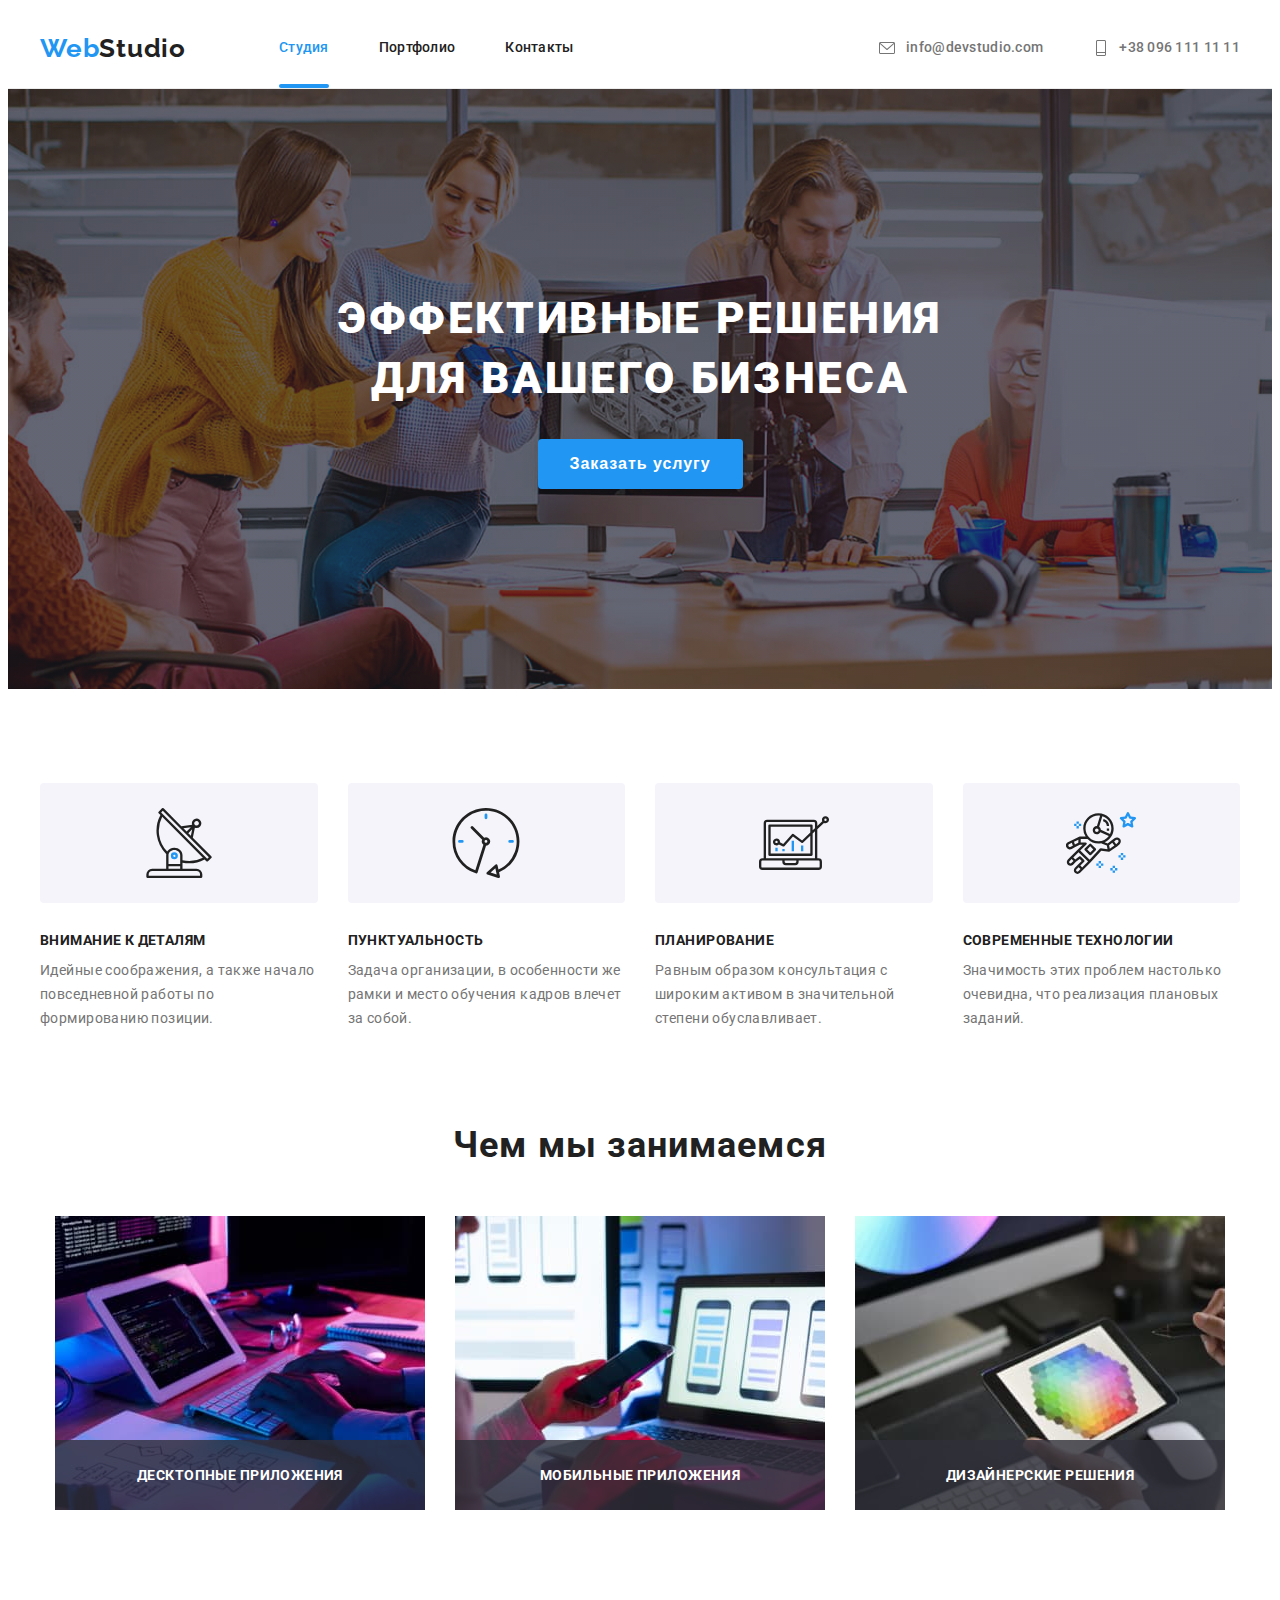
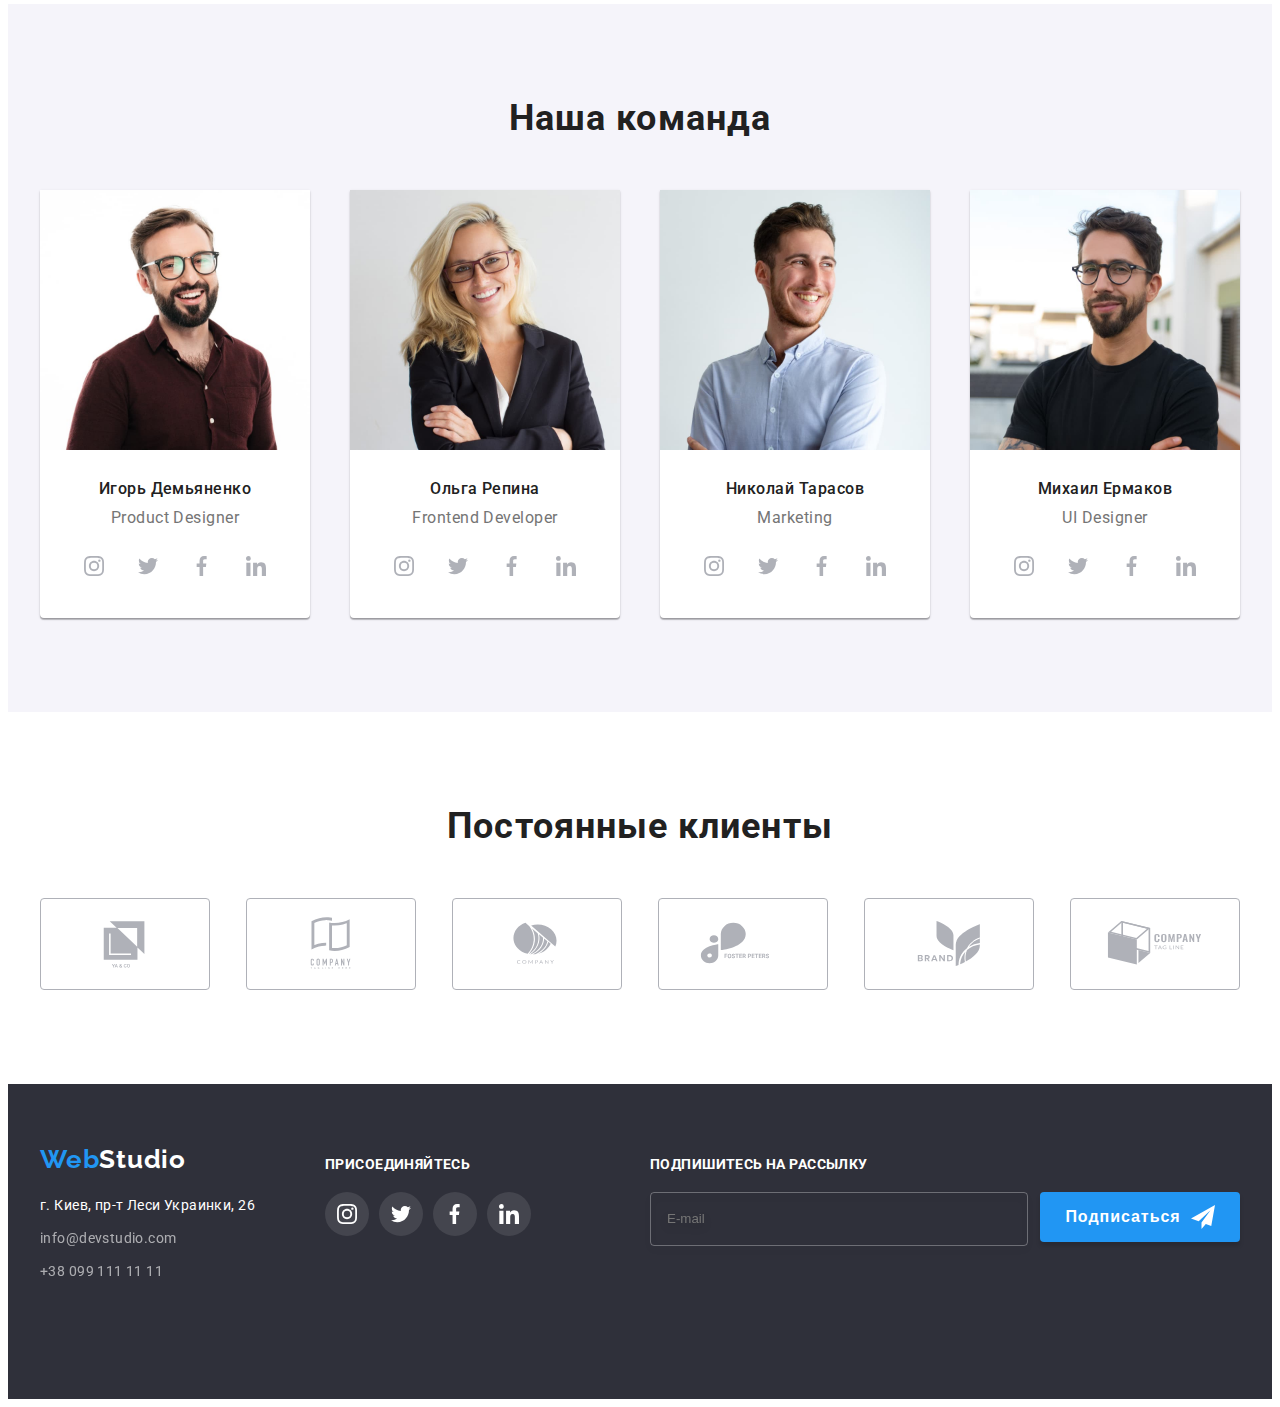
==== commit cd733a82: "." ====
--- a/index.html
+++ b/index.html
@@ -107,7 +107,7 @@
             </div>
             <!-- ___________________________________MOB-MENU_____________________________ -->
             <div class="mob-menu is-hidden">
-                <div class="container">
+                <div class="container container-mob-menu">
                     <button type="button" class="menu-close-btn">
                         <svg
                             class="mob-menu__close-icon"
@@ -913,7 +913,7 @@
             </div>
         </footer>
         <!-- ____________________________________BACKDROP_____________________________ -->
-        <div class="backdrop is-hidden" data-modal>
+        <div class="backdrop is-hidden backdrop-container no-scroll" data-modal>
             <div class="modal">
                 <button type="button" class="modal-close-btn" data-modal-close>
                     <svg class="modal-close-icon" width="11" height="11">
--- a/css/main.min.css
+++ b/css/main.min.css
@@ -1 +1 @@
-:root{--main-color: #212121;--secondary-color: #757575;--brend-color: #2196f3;--backgrd-color: #f5f4fa;--light-color: #ffffff;--brand-bg-color: #188ce8;--icons-master-color: #afb1b8;--padding-94: 94px;--margin-30: 30px;--pading-32: 32px;--margin-10: 10px}p,h1,h2,h3{margin:0}ul{margin:0;padding-left:0}button{cursor:pointer}img{display:block}a{text-decoration:none}.lists{list-style:none}body{font-family:"Roboto",tahoma,sans-serif;color:var(--main-color);font-size:14px}.visibility-hidden{position:absolute;visibility:hidden;width:1px;height:1px;margin-bottom:-1px;padding-bottom:0}.header{border-bottom:1px solid #ececec}.header__container{display:flex;align-items:center;position:relative;justify-content:space-between}.header__container .logo{padding:16px 0px}@media screen and (max-width: 1199px){.menu-open-btn{border:none;background:rgba(0,0,0,0);position:absolute;right:23px;align-items:center;padding:22px 0px;transition:fill 250ms cubic-bezier(0.4, 0, 0.2, 1)}.menu-open-btn:hover,.menu-open-btn:focus,.menu-open-btn:active{fill:var(--brend-color)}}@media screen and (min-width: 768px){.menu-open-btn{display:none}}@media screen and (max-width: 767px){.menu,.contacts__item{display:none}}.menu__list{display:flex}.menu__item:not(:last-child){margin-right:50px}.menu__link{padding-top:28px;padding-bottom:28px;font-weight:500;line-height:1.14;letter-spacing:.02em;color:var(--main-color);text-decoration-line:none;display:block;transition:color 250ms cubic-bezier(0.4, 0, 0.2, 1)}@media screen and (min-width: 1200px){.menu__link{padding-top:var(--pading-32);padding-bottom:var(--pading-32)}}.menu__link--current{color:var(--brend-color);position:relative}.menu__link--current::after{content:"";position:absolute;bottom:0px;left:0;width:100%;height:4px;background:var(--brend-color);border-radius:2px}@media screen and (min-width: 1200px){.contacts{display:flex;margin-left:auto}}.contacts__link{font-weight:500;line-height:1.14;letter-spacing:.02em;text-decoration-line:none;font-style:normal;color:var(--secondary-color);display:flex;align-items:center;transition:color 250ms cubic-bezier(0.4, 0, 0.2, 1)}@media screen and (max-width: 1199px){.contacts__link{font-size:12px;line-height:1.1666666667}}@media screen and (min-width: 1200px){.contacts__link{padding-top:var(--pading-32);padding-bottom:var(--pading-32);justify-content:center}}@media screen and (max-width: 1199px){.contacts__item:not(:last-child){margin-bottom:10px}}.contacts__icon{margin-right:10px;fill:var(--secondary-color)}@media screen and (min-width: 1200px){.contacts__icon--tab{display:none}}@media screen and (max-width: 1199px){.contacts__icon--desk{display:none}}@media screen and (min-width: 1200px){.contacts__item:not(:last-child){margin-right:50px}}.contacts__link:hover .contacts__icon,.contacts__link:focus .contacts__icon{fill:var(--brend-color)}.menu__link:hover,.menu__link:focus,.contacts__link:hover,.contacts__link:focus{color:var(--brend-color)}.menu-close-btn{position:absolute;top:20px;right:22px;border:none;background-color:rgba(0,0,0,0)}.mob-menu__flex{display:flex;height:100%;flex-direction:column;justify-content:space-between}.mob-menu{position:fixed;z-index:1;top:0;left:0;background-color:#fff;width:100vw;height:100vh;padding:48px 40px}.mob-menu .container{height:100%;overflow-y:auto}.mob-menu__item{text-align:start;margin-bottom:32px}.mob-menu__link{font-weight:500;font-size:40px;line-height:1.175;text-align:center;letter-spacing:.02em;text-decoration:none;color:#212121}.mob-menu__link--current{color:#2196f3}.mob-menu-soc__list{position:relative;display:flex;flex-wrap:wrap;justify-content:flex-start;margin-top:64px}.mob-menu-soc__item{margin-right:20px;position:relative}.mob-menu-soc__item:nth-child(3)+.mob-menu-soc__item::after,.mob-menu-soc__item:nth-child(2)+.mob-menu-soc__item::after,.mob-menu-soc__item:nth-child(1)+.mob-menu-soc__item::after{content:"";position:absolute;bottom:0px;left:-10px;width:1px;height:22px;background:rgba(33,33,33,.2)}.mob-menu-soc__link{font-weight:500;font-size:18px;line-height:1.22;letter-spacing:.02em;color:#2196f3}.mob-menu-contacts__item{margin-bottom:32px}.mob-menu-contacts__tel{font-weight:500;font-size:34px;line-height:1.1764705882;letter-spacing:.02em;color:#2196f3}.mob-menu-contacts__mail{font-weight:500;font-size:24px;line-height:1.1666666667;letter-spacing:.02em;color:#757575}.no-scroll{overflow:hidden}.logo{font-family:"Raleway",sans-serif;font-weight:700;font-size:24px;line-height:1.16666;letter-spacing:.03em;color:var(--brend-color);text-decoration-line:none}@media screen and (min-width: 480px){.logo{text-align:center}}@media screen and (min-width: 1200px){.logo{font-size:26px;line-height:1.1923}}.logo--black{color:var(--main-color)}@media screen and (min-width: 1200px){.logo--black{margin-right:93px}}.logo--white{color:var(--light-color);margin-right:0}.hero{padding:118px 0px;margin-right:auto;margin-left:auto}@media screen and (min-width: 1200px){.hero{padding-top:200px;padding-bottom:200px}}.hero__title{max-width:360px;font-weight:900;font-size:26px;line-height:1.6153846154;text-align:center;letter-spacing:.06em;text-transform:uppercase;color:var(--light-color);margin:0 auto 30px auto}@media screen and (min-width: 1200px){.hero__title{max-width:696px;font-size:44px;line-height:1.36}}.hero__btn{padding:10px 32px;background:var(--brend-color);box-shadow:0px 4px 4px rgba(0,0,0,.15);border-radius:4px;border:none;color:var(--light-color);font-weight:700;font-size:16px;line-height:1.88;display:block;align-items:center;letter-spacing:.06em;cursor:pointer;margin:auto;transition:background 250ms cubic-bezier(0.4, 0, 0.2, 1)}.hero__btn:hover,.hero__btn:focus{background-color:var(--brand-bg-color)}.bg-img{max-width:480px;background-image:linear-gradient(rgba(47, 48, 58, 0.4), rgba(47, 48, 58, 0.4)),url(../images/fon-img-mob-1x.jpg);background-repeat:no-repeat;background-position:center;background-size:cover}@media(min-device-pixel-ratio: 2),(min-resolution: 192dpi),(min-resolution: 2dppx){.bg-img{background-image:linear-gradient(rgba(47, 48, 58, 0.4), rgba(47, 48, 58, 0.4)),url(../images/fon-img-mob-2x.jpg)}}@media screen and (min-width: 768px){.bg-img{max-width:768px;background-image:linear-gradient(rgba(47, 48, 58, 0.4), rgba(47, 48, 58, 0.4)),url(../images/fon-img-tab-1x.jpg)}}@media screen and (min-width: 768px)and (min-device-pixel-ratio: 2),screen and (min-width: 768px)and (min-resolution: 192dpi),screen and (min-width: 768px)and (min-resolution: 2dppx){.bg-img{background-image:linear-gradient(rgba(47, 48, 58, 0.4), rgba(47, 48, 58, 0.4)),url(../images/fon-img-tab-2x.jpg)}}@media screen and (min-width: 1200px){.bg-img{max-width:1600px;background-image:linear-gradient(rgba(47, 48, 58, 0.4), rgba(47, 48, 58, 0.4)),url(../images/fon-img-1x.jpg)}}@media screen and (min-width: 1200px)and (min-device-pixel-ratio: 2),screen and (min-width: 1200px)and (min-resolution: 192dpi),screen and (min-width: 1200px)and (min-resolution: 2dppx){.bg-img{background-image:linear-gradient(rgba(47, 48, 58, 0.4), rgba(47, 48, 58, 0.4)),url(../images/fon-img-2x.jpg)}}.about-padding{padding-top:60px;padding-bottom:60px}@media screen and (min-width: 1200px){.about-padding{padding-top:var(--padding-94);padding-bottom:0}}@media screen and (max-width: 767px){.about__flex{width:100%;margin-right:0px;margin-bottom:-30px}}@media screen and (min-width: 768px){.about__flex{display:flex;flex-wrap:wrap;margin-right:-15px;margin-left:-15px;margin-bottom:-30px}}@media screen and (min-width: 1200px){.about__flex{display:flex;align-items:center}}@media screen and (max-width: 767px){.about__item{margin-bottom:30px}}@media screen and (min-width: 768px){.about__item{width:calc((100% - 60px)/2);margin-right:15px;margin-left:15px;margin-bottom:30px}}@media screen and (min-width: 1200px){.about__item{width:calc((100% - 120px)/4);margin-right:15px;margin-left:15px}}.about__img{width:100%;height:120px;background-color:var(--backgrd-color);border-radius:4px;margin-bottom:var(--margin-30);display:flex;justify-content:center;align-items:center}.about__title{font-weight:700;font-size:14px;line-height:1.14;letter-spacing:.03em;text-transform:uppercase;margin-bottom:var(--margin-10);text-align:center}@media screen and (min-width: 768px){.about__title{text-align:start}}.about__text{line-height:1.71;letter-spacing:.03em;color:var(--secondary-color)}.offer__flex{display:flex;justify-content:center;align-items:center}.offer{padding-top:0px}.offer__img{flex-basis:33.3333333333%;margin-right:15px;margin-left:15px}.offer__wrap{position:relative}.offer__text{width:calc(100% - 30px);height:70px;position:absolute;bottom:0;background:rgba(47,48,58,.8);font-weight:700;font-size:14px;line-height:16px;letter-spacing:.03em;text-transform:uppercase;color:var(--light-color);margin-left:15px}@media screen and (max-width: 1199px){.offer{display:none}}.masters{background-color:var(--backgrd-color)}.masters-container{display:flex;flex-wrap:wrap;justify-content:space-between}.masters-photo{background:var(--light-color);box-shadow:0px 1px 3px rgba(0,0,0,.12),0px 1px 1px rgba(0,0,0,.14),0px 2px 1px rgba(0,0,0,.2);border-radius:0px 0px 4px 4px}@media screen and (min-width: 768px){.masters-photo{max-width:354px}}@media screen and (min-width: 1200px){.masters-photo{max-width:270px}}@media screen and (max-width: 1199px){.masters-photo{margin-bottom:30px}}@media screen and (max-width: 767px){.masters-photo:last-child{margin-bottom:0px}}@media screen and (min-width: 768px){.masters-photo:nth-child(1n+3){margin-bottom:0px}}.masters-photo .photo{width:100%}.masters-name{padding-top:var(--margin-30);padding-bottom:var(--margin-30)}.masters-list{font-weight:500;font-size:16px;line-height:1.18;text-align:center;letter-spacing:.03em;margin-bottom:var(--margin-10)}.proffesion{font-size:16px;line-height:1.18;text-align:center;letter-spacing:.03em;color:var(--secondary-color);margin-bottom:16px}.masters-soc-item{width:44px;height:44px;background-color:var(--light-color);border-radius:50%;cursor:pointer;transition:background-color 250ms cubic-bezier(0.4, 0, 0.2, 1)}.masters-soc-item:not(:last-child){margin-right:var(--margin-10)}.masters-soc-item:hover,.masters-soc-item:focus{background-color:var(--brend-color)}.masters-soc-icon{fill:var(--icons-master-color);transition:fill 250ms cubic-bezier(0.4, 0, 0.2, 1)}.masters-soc-item:hover .masters-soc-icon,.masters-soc-item:focus .masters-soc-icon{fill:var(--light-color)}.client-soc{display:flex;justify-content:space-between;flex-wrap:wrap}@media screen and (max-width: 479px){.client-soc{flex-direction:column;align-items:center}}.client-soc-item{width:100%;height:92px;border:1px solid var(--icons-master-color);box-sizing:border-box;border-radius:4px;cursor:pointer;transition:border-color 250ms cubic-bezier(0.4, 0, 0.2, 1)}.client-soc-item:hover,.client-soc-item:focus{fill:var(--brend-color);border-color:var(--brend-color)}@media screen and (max-width: 479px){.client-soc-item{max-width:210px}}@media screen and (max-width: 479px){.client-soc-item:last-child{margin-bottom:0px}}@media screen and (min-width: 480px){.client-soc-item{max-width:210px}}@media screen and (min-width: 480px){.client-soc-item:nth-child(1n+5){margin-bottom:0px}}@media screen and (min-width: 768px){.client-soc-item{max-width:226px}}@media screen and (min-width: 768px){.client-soc-item:nth-child(1n+4){margin-bottom:0px}}@media screen and (max-width: 1199px){.client-soc-item{margin-bottom:30px}}@media screen and (min-width: 1200px){.client-soc-item{max-width:170px}}.client-soc-icon{fill:var(--icons-master-color);transition:fill 250ms cubic-bezier(0.4, 0, 0.2, 1)}.client-soc-item:hover .client-soc-icon,.client-soc-item:focus .client-soc-icon{fill:var(--brend-color);border-color:var(--brend-color)}.portfolio-filter{padding-top:60px}@media screen and (min-width: 1200px){.portfolio-filter{padding-top:94px}}.portfolio-filter__list{margin-bottom:40px;display:flex;align-items:center;justify-content:flex-start;flex-wrap:wrap;align-items:flex-start}@media screen and (min-width: 768px){.portfolio-filter__list{margin-bottom:30px;justify-content:center}}@media screen and (min-width: 1200px){.portfolio-filter__list{margin-bottom:50px;justify-content:center}}.portfolio-filter__item{margin-bottom:10px}.portfolio-filter__item:nth-child(1n+4){margin-bottom:0px}.portfolio-filter__item:not(:last-child){margin-right:8px}.portfolio-filter__button{background:var(--backgrd-color);border-radius:4px;font-weight:500;font-size:16px;line-height:1.62;text-align:center;letter-spacing:.03em;color:var(--main-color);border:0px;padding:6px 22px;transition:background 250ms cubic-bezier(0.4, 0, 0.2, 1)}.portfolio-filter__button:hover,.portfolio-filter__button:focus{background:var(--brend-color);color:var(--light-color);box-shadow:0px 3px 1px rgba(0,0,0,.1),0px 1px 2px rgba(0,0,0,.08),0px 2px 2px rgba(0,0,0,.12)}.portfolio-filter__button--current{background-color:var(--brend-color);color:var(--light-color)}.portfolio-lists{padding-bottom:60px}@media screen and (min-width: 768px){.portfolio-lists{display:flex;flex-wrap:wrap;margin-left:-15px;margin-right:-15px}}@media screen and (min-width: 1200px){.portfolio-lists{padding-bottom:94px}}.portfolio__item{max-width:480px;transition:box-shadow 250ms cubic-bezier(0.4, 0, 0.2, 1)}.portfolio__item:hover{box-shadow:0px 1px 1px rgba(0,0,0,.12),0px 4px 4px rgba(0,0,0,.06),1px 4px 6px rgba(0,0,0,.16)}.portfolio__item:not(:last-child){margin-bottom:30px}@media screen and (min-width: 768px){.portfolio__item{width:calc((100% - 60px)/2);margin-right:15px;margin-left:15px}}@media screen and (min-width: 1200px){.portfolio__item{width:calc((100% - 90px)/3)}.portfolio__item:nth-child(1n+7){margin-bottom:0px}}.portfolio__img{max-width:100%}.portfolio__wrap{position:relative;overflow:hidden}.portfolio__text{position:absolute;top:0;background-color:var(--brend-color);color:var(--light-color);opacity:90%;font-size:18px;line-height:1.5555555556;letter-spacing:.03em;height:100%;transform:translateY(100%);transition:transform 250ms cubic-bezier(0.4, 0, 0.2, 1);padding:63px 24px;overflow:auto}.portfolio__item:hover .portfolio__text{transform:translateY(0%)}.portfolio__card{padding:20px 24px;background:#fff;border:1px solid #eee;border-top:0px;box-sizing:border-box}.portfolio__title{font-weight:700;font-size:18px;line-height:2;letter-spacing:.06em;margin-bottom:4px}.portfolio__name{font-size:16px;line-height:1.875;letter-spacing:.03em;color:var(--secondary-color)}.footer-section{background:#2f303a;padding-top:60px;padding-bottom:60px}@media screen and (min-width: 1200px){.footer-section .container{display:flex;justify-content:space-between}}@media screen and (min-width: 768px){.container__tablet{display:flex;justify-content:center;margin-bottom:55px}}@media screen and (min-width: 768px)and (max-width: 1199px){.footer-content{margin-right:165px}}@media screen and (max-width: 1199px){.footer-logo,.footer-list,.footer-padding{text-align:center}}.footer-logo{margin-bottom:20px}@media screen and (min-width: 1200px){.footer-logo{margin-right:63px}}.footer-contacts-link{font-weight:400;line-height:1.71;text-decoration-line:none;font-style:normal;letter-spacing:.03em;color:var(--light-color);opacity:60%;transition:color 250ms cubic-bezier(0.4, 0, 0.2, 1)}.footer-contacts-link:hover,.footer-contacts-link:focus{color:var(--brend-color);opacity:100%}.footer-list :not(:last-child){margin-bottom:9px}@media screen and (max-width: 1199px){.footer-list :not(:last-child){margin-bottom:8px}}.contacts-addres{color:var(--light-color);opacity:100%}.footer-padding{padding-top:12px}@media screen and (max-width: 1199px){.footer-padding{padding-top:5px;padding-bottom:0px}}@media screen and (max-width: 767px){.footer-padding{padding-top:60px;padding-bottom:0px}}@media screen and (min-width: 1200px){.footer-padding{margin-left:70px}}.footer-title{font-weight:700;font-size:14px;line-height:16px;letter-spacing:.03em;text-transform:uppercase;color:var(--light-color);margin-bottom:20px}.footer-soc-item{width:44px;height:44px;background-color:rgba(255,255,255,.1);border-radius:50%;cursor:pointer;transition:background-color 250ms cubic-bezier(0.4, 0, 0.2, 1)}.footer-soc-item:not(:last-child){margin-right:10px}.footer-soc-item:hover,.footer-soc-item:focus{background-color:var(--brend-color)}.footer-soc-icon{fill:var(--light-color)}.footer-sending{right:0px}@media screen and (min-width: 1200px){.footer-input-form__flex{display:flex}}.fotter-input{width:450px;height:50px;border:1px solid rgba(255,255,255,.3);filter:drop-shadow(0px 4px 4px rgba(0, 0, 0, 0.15));border-radius:4px;background-color:rgba(0,0,0,0);margin-right:12px;padding-left:16px;color:var(--light-color);outline:none;transition:border 250ms cubic-bezier(0.4, 0, 0.2, 1)}.fotter-input:hover,.fotter-input:focus{cursor:pointer;border:1px solid #2196f3}@media screen and (max-width: 1199px){.fotter-input{width:100%;margin:0 0 20px}}@media screen and (min-width: 768px){.fotter-input{width:450px;margin:0 0 20px}}@media screen and (min-width: 1200px){.fotter-input{width:358px;margin-right:12px}}.footer-sendign-icon{fill:var(--light-color);margin-left:10px}.footer-sending-btn{display:block;width:200px;height:50px;background:var(--brend-color);box-shadow:0px 4px 4px rgba(0,0,0,.15);border-radius:4px;border:none;font-weight:700;font-size:16px;line-height:30px;text-align:center;letter-spacing:.06em;color:var(--light-color);margin:0 auto;transition:background-color 250ms cubic-bezier(0.4, 0, 0.2, 1)}.footer-sending-btn:hover,.footer-sending-btn:focus{background-color:var(--brand-bg-color)}.backdrop{position:fixed;top:0;width:100%;height:100%;background-color:rgba(0,0,0,.2);transition:opacity 250ms,visibility 250ms cubic-bezier(0.4, 0, 0.2, 1)}.backdrop.is-hidden .modal{transform:scale(-3)}.modal{position:relative;width:530px;min-height:580px;background:var(--light-color);box-shadow:0px 1px 3px rgba(0,0,0,.12),0px 1px 1px rgba(0,0,0,.14),0px 2px 1px rgba(0,0,0,.2);border-radius:4px;position:absolute;top:50%;left:50%;transition:transform 250ms cubic-bezier(0.4, 0, 0.2, 1);transform:translate(-50%, -50%) scale(1);padding:40px}.modal-close-btn{position:absolute;top:8px;right:8px;width:30px;height:30px;border-radius:50%;background-color:rgba(0,0,0,0);border-color:rgba(0,0,0,.1)}.modal-close-icon{position:absolute;top:50%;left:50%;transform:translate(-50%, -50%);fill:var(--main-color);transition:fill 250ms cubic-bezier(0.4, 0, 0.2, 1)}.modal-close-icon:hover,.modal-close-icon:focus{fill:#188ce8}.is-hidden{opacity:0;pointer-events:none;visibility:hidden}.modal-title{font-weight:700;font-size:20px;line-height:23px;text-align:center;letter-spacing:.03em;color:var(--main-color);margin-bottom:12px}.modal-label{display:block;margin-bottom:4px;color:var(--secondary-color);font-size:12px}.modal-input{width:100%;height:40px;border:1px solid rgba(33,33,33,.2);box-sizing:border-box;border-radius:4px;padding-left:40px;padding-right:5px;background-color:var(--light-color);outline:none;transition:border 250ms cubic-bezier(0.4, 0, 0.2, 1)}.modal-input:hover,.modal-input:focus{cursor:pointer;border:1px solid #2196f3}.modal-field{position:relative;margin-bottom:10px;transition:fill 250ms cubic-bezier(0.4, 0, 0.2, 1)}.modal-field:hover,.modal-field:focus{fill:#188ce8}.modal-field:nth-child(5){margin-top:20px;margin-bottom:30px}.modal-field:nth-child(5) :hover{fill:var(--light-color)}.modal__icon{position:absolute;left:12px;top:50%}.modal-text{width:448px;height:120px;border:1px solid rgba(33,33,33,.2);box-sizing:border-box;border-radius:4px;padding:12px 16px;resize:none;transition:border 250ms cubic-bezier(0.4, 0, 0.2, 1);outline:none}.modal-text:placeholder-shown{border:1px solid rgba(33,33,33,.2)}.modal-text::placeholder{line-height:16px;letter-spacing:.01em;color:rgba(117,117,117,.5)}.modal-text:hover,.modal-text:focus{cursor:pointer;border:1px solid #2196f3}.modal-text:not(:required) .modal-text:valid{border:1px solid rgba(33,33,33,.2)}.modal__btn{display:block;width:200px;height:50px;background:var(--brend-color);box-shadow:0px 4px 4px rgba(0,0,0,.15);border-radius:4px;border:none;font-weight:700;font-size:16px;line-height:30px;text-align:center;letter-spacing:.06em;color:var(--light-color);margin:0 auto;transition:background-color 250ms cubic-bezier(0.4, 0, 0.2, 1)}.modal__btn:hover,.modal__btn:focus{background-color:var(--brand-bg-color)}.check-reletive{position:relative}.icon-check{position:absolute;top:50%;transform:translateY(-50%);left:12px;fill:var(--light-color)}.modal-check{background-color:var(--brand-color)}.modal-check-text{color:var(--secondary-color);line-height:24px;letter-spacing:.03em;display:flex;align-items:center;justify-content:center}.modal-check-text::before{content:"";width:16px;height:15px;border:2px solid #000;border-radius:3px;margin-right:7px}.modal-check:checked+.modal-check-text::before{background-color:var(--brend-color);border:none}.modal-check-link{color:var(--brend-color);text-decoration:underline}.container{width:100%;padding-right:15px;padding-left:15px;margin:0 auto}@media screen and (min-width: 480px){.container{max-width:480px}}@media screen and (min-width: 768px){.container{max-width:768px}}@media screen and (min-width: 1200px){.container{max-width:1200px}}.section-padding{padding-top:var(--padding-94);padding-bottom:var(--padding-94)}.title{font-weight:700;font-size:28px;line-height:33px;text-align:center;letter-spacing:.03em;padding-bottom:50px}@media screen and (min-width: 480px){.title{font-weight:700;font-size:28px;line-height:33px;text-align:center;letter-spacing:.03em}}@media screen and (min-width: 768px){.title{font-weight:700;font-size:28px;line-height:33px;text-align:center;letter-spacing:.03em}}@media screen and (min-width: 1200px){.title{font-weight:700;font-size:36px;line-height:1.16;text-align:center;letter-spacing:.03em;padding-bottom:50px}}.display-flex-center{display:flex;justify-content:center;align-items:center}/*# sourceMappingURL=main.min.css.map */+:root{--main-color: #212121;--secondary-color: #757575;--brend-color: #2196f3;--backgrd-color: #f5f4fa;--light-color: #ffffff;--brand-bg-color: #188ce8;--icons-master-color: #afb1b8;--padding-94: 94px;--margin-30: 30px;--pading-32: 32px;--margin-10: 10px}p,h1,h2,h3{margin:0}ul{margin:0;padding-left:0}button{cursor:pointer}img{display:block}a{text-decoration:none}.lists{list-style:none}body{font-family:"Roboto",tahoma,sans-serif;color:var(--main-color);font-size:14px}.visibility-hidden{position:absolute;visibility:hidden;width:1px;height:1px;margin-bottom:-1px;padding-bottom:0}.header{border-bottom:1px solid #ececec}.header__container{display:flex;align-items:center;position:relative;justify-content:space-between}.header__container .logo{padding:16px 0px}@media screen and (max-width: 1199px){.menu-open-btn{border:none;background:rgba(0,0,0,0);position:absolute;right:23px;align-items:center;padding:22px 0px;transition:fill 250ms cubic-bezier(0.4, 0, 0.2, 1)}.menu-open-btn:hover,.menu-open-btn:focus,.menu-open-btn:active{fill:var(--brend-color)}}@media screen and (min-width: 768px){.menu-open-btn{display:none}}@media screen and (max-width: 767px){.menu,.contacts__item{display:none}}.menu__list{display:flex}.menu__item:not(:last-child){margin-right:50px}.menu__link{padding-top:28px;padding-bottom:28px;font-weight:500;line-height:1.14;letter-spacing:.02em;color:var(--main-color);text-decoration-line:none;display:block;transition:color 250ms cubic-bezier(0.4, 0, 0.2, 1)}@media screen and (min-width: 1200px){.menu__link{padding-top:var(--pading-32);padding-bottom:var(--pading-32)}}.menu__link--current{color:var(--brend-color);position:relative}.menu__link--current::after{content:"";position:absolute;bottom:0px;left:0;width:100%;height:4px;background:var(--brend-color);border-radius:2px}@media screen and (min-width: 1200px){.contacts{display:flex;margin-left:auto}}.contacts__link{font-weight:500;line-height:1.14;letter-spacing:.02em;text-decoration-line:none;font-style:normal;color:var(--secondary-color);display:flex;align-items:center;transition:color 250ms cubic-bezier(0.4, 0, 0.2, 1)}@media screen and (max-width: 1199px){.contacts__link{font-size:12px;line-height:1.1666666667}}@media screen and (min-width: 1200px){.contacts__link{padding-top:var(--pading-32);padding-bottom:var(--pading-32);justify-content:center}}@media screen and (max-width: 1199px){.contacts__item:not(:last-child){margin-bottom:10px}}.contacts__icon{margin-right:10px;fill:var(--secondary-color)}@media screen and (min-width: 1200px){.contacts__icon--tab{display:none}}@media screen and (max-width: 1199px){.contacts__icon--desk{display:none}}@media screen and (min-width: 1200px){.contacts__item:not(:last-child){margin-right:50px}}.contacts__link:hover .contacts__icon,.contacts__link:focus .contacts__icon{fill:var(--brend-color)}.menu__link:hover,.menu__link:focus,.contacts__link:hover,.contacts__link:focus{color:var(--brend-color)}.menu-close-btn{position:absolute;top:20px;right:22px;border:none;background-color:rgba(0,0,0,0);transition:fill 250ms cubic-bezier(0.4, 0, 0.2, 1)}.menu-close-btn:hover,.menu-close-btn:focus,.menu-close-btn:active{fill:var(--brend-color)}.mob-menu__flex{display:flex;height:100%;flex-direction:column;justify-content:space-between}.mob-menu{position:fixed;z-index:1;top:0;left:0;background-color:#fff;width:100vw;height:100vh;padding:48px 40px}.mob-menu .container{height:100%;overflow-y:auto}.mob-menu__item{text-align:start;margin-bottom:32px}.mob-menu__link{font-weight:500;font-size:40px;line-height:1.175;text-align:center;letter-spacing:.02em;text-decoration:none;color:#212121}.mob-menu__link--current{color:#2196f3}.mob-menu-soc__list{position:relative;display:flex;flex-wrap:wrap;justify-content:flex-start;margin-top:64px}.mob-menu-soc__item{margin-right:20px;position:relative}.mob-menu-soc__item:nth-child(3)+.mob-menu-soc__item::after,.mob-menu-soc__item:nth-child(2)+.mob-menu-soc__item::after,.mob-menu-soc__item:nth-child(1)+.mob-menu-soc__item::after{content:"";position:absolute;bottom:0px;left:-10px;width:1px;height:22px;background:rgba(33,33,33,.2)}.mob-menu-soc__link{font-weight:500;font-size:18px;line-height:1.22;letter-spacing:.02em;color:#2196f3}.mob-menu-contacts__item{margin-bottom:32px}.mob-menu-contacts__tel{font-weight:500;font-size:34px;line-height:1.1764705882;letter-spacing:.02em;color:#2196f3}.mob-menu-contacts__mail{font-weight:500;font-size:24px;line-height:1.1666666667;letter-spacing:.02em;color:#757575}.no-scroll{overflow:hidden}.logo{font-family:"Raleway",sans-serif;font-weight:700;font-size:24px;line-height:1.16666;letter-spacing:.03em;color:var(--brend-color);text-decoration-line:none}@media screen and (min-width: 480px){.logo{text-align:center}}@media screen and (min-width: 1200px){.logo{font-size:26px;line-height:1.1923}}.logo--black{color:var(--main-color)}@media screen and (min-width: 1200px){.logo--black{margin-right:93px}}.logo--white{color:var(--light-color);margin-right:0}.hero{padding:118px 0px;margin-right:auto;margin-left:auto}@media screen and (min-width: 1200px){.hero{padding-top:200px;padding-bottom:200px}}.hero__title{max-width:360px;font-weight:900;font-size:26px;line-height:1.6153846154;text-align:center;letter-spacing:.06em;text-transform:uppercase;color:var(--light-color);margin:0 auto 30px auto}@media screen and (min-width: 1200px){.hero__title{max-width:696px;font-size:44px;line-height:1.36}}.hero__btn{padding:10px 32px;background:var(--brend-color);box-shadow:0px 4px 4px rgba(0,0,0,.15);border-radius:4px;border:none;color:var(--light-color);font-weight:700;font-size:16px;line-height:1.88;display:block;align-items:center;letter-spacing:.06em;cursor:pointer;margin:auto;transition:background 250ms cubic-bezier(0.4, 0, 0.2, 1)}.hero__btn:hover,.hero__btn:focus{background-color:var(--brand-bg-color)}.bg-img{max-width:480px;background-image:linear-gradient(rgba(47, 48, 58, 0.4), rgba(47, 48, 58, 0.4)),url(../images/fon-img-mob-1x.jpg);background-repeat:no-repeat;background-position:center;background-size:cover}@media(min-device-pixel-ratio: 2),(min-resolution: 192dpi),(min-resolution: 2dppx){.bg-img{background-image:linear-gradient(rgba(47, 48, 58, 0.4), rgba(47, 48, 58, 0.4)),url(../images/fon-img-mob-2x.jpg)}}@media screen and (min-width: 768px){.bg-img{max-width:768px;background-image:linear-gradient(rgba(47, 48, 58, 0.4), rgba(47, 48, 58, 0.4)),url(../images/fon-img-tab-1x.jpg)}}@media screen and (min-width: 768px)and (min-device-pixel-ratio: 2),screen and (min-width: 768px)and (min-resolution: 192dpi),screen and (min-width: 768px)and (min-resolution: 2dppx){.bg-img{background-image:linear-gradient(rgba(47, 48, 58, 0.4), rgba(47, 48, 58, 0.4)),url(../images/fon-img-tab-2x.jpg)}}@media screen and (min-width: 1200px){.bg-img{max-width:1600px;background-image:linear-gradient(rgba(47, 48, 58, 0.4), rgba(47, 48, 58, 0.4)),url(../images/fon-img-1x.jpg)}}@media screen and (min-width: 1200px)and (min-device-pixel-ratio: 2),screen and (min-width: 1200px)and (min-resolution: 192dpi),screen and (min-width: 1200px)and (min-resolution: 2dppx){.bg-img{background-image:linear-gradient(rgba(47, 48, 58, 0.4), rgba(47, 48, 58, 0.4)),url(../images/fon-img-2x.jpg)}}.about-padding{padding-top:60px;padding-bottom:60px}@media screen and (min-width: 1200px){.about-padding{padding-top:var(--padding-94);padding-bottom:0}}@media screen and (max-width: 767px){.about__flex{width:100%;margin-right:0px;margin-bottom:-30px}}@media screen and (min-width: 768px){.about__flex{display:flex;flex-wrap:wrap;margin-right:-15px;margin-left:-15px;margin-bottom:-30px}}@media screen and (min-width: 1200px){.about__flex{display:flex;align-items:center}}@media screen and (max-width: 767px){.about__item{margin-bottom:30px}}@media screen and (min-width: 768px){.about__item{width:calc((100% - 60px)/2);margin-right:15px;margin-left:15px;margin-bottom:30px}}@media screen and (min-width: 1200px){.about__item{width:calc((100% - 120px)/4);margin-right:15px;margin-left:15px}}.about__img{width:100%;height:120px;background-color:var(--backgrd-color);border-radius:4px;margin-bottom:var(--margin-30);display:flex;justify-content:center;align-items:center}.about__title{font-weight:700;font-size:14px;line-height:1.14;letter-spacing:.03em;text-transform:uppercase;margin-bottom:var(--margin-10);text-align:center}@media screen and (min-width: 768px){.about__title{text-align:start}}.about__text{line-height:1.71;letter-spacing:.03em;color:var(--secondary-color)}.offer__flex{display:flex;justify-content:center;align-items:center}.offer{padding-top:0px}.offer__img{flex-basis:33.3333333333%;margin-right:15px;margin-left:15px}.offer__wrap{position:relative}.offer__text{width:calc(100% - 30px);height:70px;position:absolute;bottom:0;background:rgba(47,48,58,.8);font-weight:700;font-size:14px;line-height:16px;letter-spacing:.03em;text-transform:uppercase;color:var(--light-color);margin-left:15px}@media screen and (max-width: 1199px){.offer{display:none}}.masters{background-color:var(--backgrd-color)}.masters-container{display:flex;flex-wrap:wrap;justify-content:space-between}.masters-photo{background:var(--light-color);box-shadow:0px 1px 3px rgba(0,0,0,.12),0px 1px 1px rgba(0,0,0,.14),0px 2px 1px rgba(0,0,0,.2);border-radius:0px 0px 4px 4px}@media screen and (min-width: 768px){.masters-photo{max-width:354px}}@media screen and (min-width: 1200px){.masters-photo{max-width:270px}}@media screen and (max-width: 1199px){.masters-photo{margin-bottom:30px}}@media screen and (max-width: 767px){.masters-photo:last-child{margin-bottom:0px}}@media screen and (min-width: 768px){.masters-photo:nth-child(1n+3){margin-bottom:0px}}.masters-photo .photo{width:100%}.masters-name{padding-top:var(--margin-30);padding-bottom:var(--margin-30)}.masters-list{font-weight:500;font-size:16px;line-height:1.18;text-align:center;letter-spacing:.03em;margin-bottom:var(--margin-10)}.proffesion{font-size:16px;line-height:1.18;text-align:center;letter-spacing:.03em;color:var(--secondary-color);margin-bottom:16px}.masters-soc-item{width:44px;height:44px;background-color:var(--light-color);border-radius:50%;cursor:pointer;transition:background-color 250ms cubic-bezier(0.4, 0, 0.2, 1)}.masters-soc-item:not(:last-child){margin-right:var(--margin-10)}.masters-soc-item:hover,.masters-soc-item:focus{background-color:var(--brend-color)}.masters-soc-icon{fill:var(--icons-master-color);transition:fill 250ms cubic-bezier(0.4, 0, 0.2, 1)}.masters-soc-item:hover .masters-soc-icon,.masters-soc-item:focus .masters-soc-icon{fill:var(--light-color)}.client-soc{display:flex;justify-content:space-between;flex-wrap:wrap}@media screen and (max-width: 479px){.client-soc{flex-direction:column;align-items:center}}.client-soc-item{width:100%;height:92px;border:1px solid var(--icons-master-color);box-sizing:border-box;border-radius:4px;cursor:pointer;transition:border-color 250ms cubic-bezier(0.4, 0, 0.2, 1)}.client-soc-item:hover,.client-soc-item:focus{fill:var(--brend-color);border-color:var(--brend-color)}@media screen and (max-width: 479px){.client-soc-item{max-width:210px}}@media screen and (max-width: 479px){.client-soc-item:last-child{margin-bottom:0px}}@media screen and (min-width: 480px){.client-soc-item{max-width:210px}}@media screen and (min-width: 480px){.client-soc-item:nth-child(1n+5){margin-bottom:0px}}@media screen and (min-width: 768px){.client-soc-item{max-width:226px}}@media screen and (min-width: 768px){.client-soc-item:nth-child(1n+4){margin-bottom:0px}}@media screen and (max-width: 1199px){.client-soc-item{margin-bottom:30px}}@media screen and (min-width: 1200px){.client-soc-item{max-width:170px}}.client-soc-icon{fill:var(--icons-master-color);transition:fill 250ms cubic-bezier(0.4, 0, 0.2, 1)}.client-soc-item:hover .client-soc-icon,.client-soc-item:focus .client-soc-icon{fill:var(--brend-color);border-color:var(--brend-color)}.portfolio-filter{padding-top:60px}@media screen and (min-width: 1200px){.portfolio-filter{padding-top:94px}}.portfolio-filter__list{margin-bottom:40px;display:flex;align-items:center;justify-content:flex-start;flex-wrap:wrap;align-items:flex-start}@media screen and (min-width: 768px){.portfolio-filter__list{margin-bottom:30px;justify-content:center}}@media screen and (min-width: 1200px){.portfolio-filter__list{margin-bottom:50px;justify-content:center}}.portfolio-filter__item{margin-bottom:10px}.portfolio-filter__item:nth-child(1n+4){margin-bottom:0px}.portfolio-filter__item:not(:last-child){margin-right:8px}.portfolio-filter__button{background:var(--backgrd-color);border-radius:4px;font-weight:500;font-size:16px;line-height:1.62;text-align:center;letter-spacing:.03em;color:var(--main-color);border:0px;padding:6px 22px;transition:background 250ms cubic-bezier(0.4, 0, 0.2, 1)}.portfolio-filter__button:hover,.portfolio-filter__button:focus{background:var(--brend-color);color:var(--light-color);box-shadow:0px 3px 1px rgba(0,0,0,.1),0px 1px 2px rgba(0,0,0,.08),0px 2px 2px rgba(0,0,0,.12)}.portfolio-filter__button--current{background-color:var(--brend-color);color:var(--light-color)}.portfolio-lists{padding-bottom:60px}@media screen and (min-width: 768px){.portfolio-lists{display:flex;flex-wrap:wrap;margin-left:-15px;margin-right:-15px}}@media screen and (min-width: 1200px){.portfolio-lists{padding-bottom:94px}}.portfolio__item{max-width:480px;transition:box-shadow 250ms cubic-bezier(0.4, 0, 0.2, 1)}.portfolio__item:hover{box-shadow:0px 1px 1px rgba(0,0,0,.12),0px 4px 4px rgba(0,0,0,.06),1px 4px 6px rgba(0,0,0,.16)}.portfolio__item:not(:last-child){margin-bottom:30px}@media screen and (min-width: 768px){.portfolio__item{width:calc((100% - 60px)/2);margin-right:15px;margin-left:15px}}@media screen and (min-width: 1200px){.portfolio__item{width:calc((100% - 90px)/3)}.portfolio__item:nth-child(1n+7){margin-bottom:0px}}.portfolio__img{max-width:100%}.portfolio__wrap{position:relative;overflow:hidden}.portfolio__text{position:absolute;top:0;background-color:var(--brend-color);color:var(--light-color);opacity:90%;font-size:18px;line-height:1.5555555556;letter-spacing:.03em;height:100%;transform:translateY(100%);transition:transform 250ms cubic-bezier(0.4, 0, 0.2, 1);padding:63px 24px;overflow:auto}.portfolio__item:hover .portfolio__text{transform:translateY(0%)}.portfolio__card{padding:20px 24px;background:#fff;border:1px solid #eee;border-top:0px;box-sizing:border-box}.portfolio__title{font-weight:700;font-size:18px;line-height:2;letter-spacing:.06em;margin-bottom:4px}.portfolio__name{font-size:16px;line-height:1.875;letter-spacing:.03em;color:var(--secondary-color)}.footer-section{background:#2f303a;padding-top:60px;padding-bottom:60px}@media screen and (min-width: 1200px){.footer-section .container{display:flex;justify-content:space-between}}@media screen and (min-width: 768px){.container__tablet{display:flex;justify-content:center;margin-bottom:55px}}@media screen and (min-width: 768px)and (max-width: 1199px){.footer-content{margin-right:165px}}@media screen and (max-width: 1199px){.footer-logo,.footer-list,.footer-padding{text-align:center}}.footer-logo{margin-bottom:20px}@media screen and (min-width: 1200px){.footer-logo{margin-right:63px}}.footer-contacts-link{font-weight:400;line-height:1.71;text-decoration-line:none;font-style:normal;letter-spacing:.03em;color:var(--light-color);opacity:60%;transition:color 250ms cubic-bezier(0.4, 0, 0.2, 1)}.footer-contacts-link:hover,.footer-contacts-link:focus{color:var(--brend-color);opacity:100%}.footer-list :not(:last-child){margin-bottom:9px}@media screen and (max-width: 1199px){.footer-list :not(:last-child){margin-bottom:8px}}.contacts-addres{color:var(--light-color);opacity:100%}.footer-padding{padding-top:12px}@media screen and (max-width: 1199px){.footer-padding{padding-top:5px;padding-bottom:0px}}@media screen and (max-width: 767px){.footer-padding{padding-top:60px;padding-bottom:0px}}@media screen and (min-width: 1200px){.footer-padding{margin-left:70px}}.footer-title{font-weight:700;font-size:14px;line-height:16px;letter-spacing:.03em;text-transform:uppercase;color:var(--light-color);margin-bottom:20px}.footer-soc-item{width:44px;height:44px;background-color:rgba(255,255,255,.1);border-radius:50%;cursor:pointer;transition:background-color 250ms cubic-bezier(0.4, 0, 0.2, 1)}.footer-soc-item:not(:last-child){margin-right:10px}.footer-soc-item:hover,.footer-soc-item:focus{background-color:var(--brend-color)}.footer-soc-icon{fill:var(--light-color)}.footer-sending{right:0px}@media screen and (min-width: 1200px){.footer-input-form__flex{display:flex}}.fotter-input{width:450px;height:50px;border:1px solid rgba(255,255,255,.3);filter:drop-shadow(0px 4px 4px rgba(0, 0, 0, 0.15));border-radius:4px;background-color:rgba(0,0,0,0);margin-right:12px;padding-left:16px;color:var(--light-color);outline:none;transition:border 250ms cubic-bezier(0.4, 0, 0.2, 1)}.fotter-input:hover,.fotter-input:focus{cursor:pointer;border:1px solid #2196f3}@media screen and (max-width: 1199px){.fotter-input{width:100%;margin:0 0 20px}}@media screen and (min-width: 768px){.fotter-input{width:450px;margin:0 0 20px}}@media screen and (min-width: 1200px){.fotter-input{width:358px;margin-right:12px}}.footer-sendign-icon{fill:var(--light-color);margin-left:10px}.footer-sending-btn{display:block;width:200px;height:50px;background:var(--brend-color);box-shadow:0px 4px 4px rgba(0,0,0,.15);border-radius:4px;border:none;font-weight:700;font-size:16px;line-height:30px;text-align:center;letter-spacing:.06em;color:var(--light-color);margin:0 auto;transition:background-color 250ms cubic-bezier(0.4, 0, 0.2, 1)}.footer-sending-btn:hover,.footer-sending-btn:focus{background-color:var(--brand-bg-color)}.backdrop{position:fixed;top:0;width:100%;height:100%;background-color:rgba(0,0,0,.2);transition:opacity 250ms,visibility 250ms cubic-bezier(0.4, 0, 0.2, 1)}.backdrop-container{padding:15px}.backdrop.is-hidden .modal{transform:scale(-3)}.modal{position:relative;max-width:450px;height:609px;overflow-y:auto;background:var(--light-color);box-shadow:0px 1px 3px rgba(0,0,0,.12),0px 1px 1px rgba(0,0,0,.14),0px 2px 1px rgba(0,0,0,.2);border-radius:4px;top:50%;left:50%;transition:transform 250ms cubic-bezier(0.4, 0, 0.2, 1);transform:translate(-50%, -50%) scale(1);padding:40px}.modal-close-btn{position:absolute;top:8px;right:8px;width:30px;height:30px;border-radius:50%;background-color:rgba(0,0,0,0);border-color:rgba(0,0,0,.1)}.modal-close-icon{position:absolute;top:50%;left:50%;transform:translate(-50%, -50%);fill:var(--main-color);transition:fill 250ms cubic-bezier(0.4, 0, 0.2, 1)}.modal-close-icon:hover,.modal-close-icon:focus{fill:#188ce8}.is-hidden{opacity:0;pointer-events:none;visibility:hidden}.modal-title{font-weight:700;font-size:20px;line-height:1.5;text-align:center;letter-spacing:.03em;color:var(--main-color);margin-bottom:12px}.modal-label{display:block;margin-bottom:4px;color:var(--secondary-color);font-size:12px;line-height:1.1666666667;letter-spacing:.01em}.modal-input{width:100%;height:40px;border:1px solid rgba(33,33,33,.2);box-sizing:border-box;border-radius:4px;padding-left:40px;padding-right:5px;background-color:var(--light-color);outline:none;transition:border 250ms cubic-bezier(0.4, 0, 0.2, 1)}.modal-input:hover,.modal-input:focus{cursor:pointer;border:1px solid #2196f3}.modal-field{position:relative;margin-bottom:10px;transition:fill 250ms cubic-bezier(0.4, 0, 0.2, 1)}.modal-field:hover,.modal-field:focus{fill:#188ce8}.modal-field:nth-child(5){margin-top:20px;margin-bottom:30px}.modal-field:nth-child(5) :hover{fill:var(--light-color)}.modal__icon{position:absolute;left:12px;top:50%}.modal-text{width:100%;height:120px;border:1px solid rgba(33,33,33,.2);box-sizing:border-box;border-radius:4px;padding:12px 16px;resize:none;transition:border 250ms cubic-bezier(0.4, 0, 0.2, 1);outline:none}.modal-text:placeholder-shown{border:1px solid rgba(33,33,33,.2)}.modal-text::placeholder{line-height:16px;letter-spacing:.01em;color:rgba(117,117,117,.5)}.modal-text:hover,.modal-text:focus{cursor:pointer;border:1px solid #2196f3}.modal-text:not(:required) .modal-text:valid{border:1px solid rgba(33,33,33,.2)}.modal__btn{display:block;width:200px;height:50px;background:var(--brend-color);box-shadow:0px 4px 4px rgba(0,0,0,.15);border-radius:4px;border:none;font-weight:700;font-size:16px;line-height:30px;text-align:center;letter-spacing:.06em;color:var(--light-color);margin:0 auto;transition:background-color 250ms cubic-bezier(0.4, 0, 0.2, 1)}.modal__btn:hover,.modal__btn:focus{background-color:var(--brand-bg-color)}.check-reletive{position:relative}.icon-check{position:absolute;top:50%;transform:translateY(-50%);left:12px;fill:var(--light-color)}.modal-check{background-color:var(--brand-color)}.modal-check-text{color:var(--secondary-color);font-size:12px;line-height:24px;letter-spacing:.03em;display:flex;align-items:center;justify-content:center}.modal-check-text::before{content:"";width:16px;height:15px;border:2px solid #000;border-radius:3px;margin-right:7px}.modal-check:checked+.modal-check-text::before{background-color:var(--brend-color);border:none}.modal-check-link{color:var(--brend-color);text-decoration:underline}.container{width:100%;padding-right:15px;padding-left:15px;margin:0 auto}@media screen and (min-width: 480px){.container{max-width:480px}}@media screen and (min-width: 768px){.container{max-width:768px}}@media screen and (min-width: 1200px){.container{max-width:1200px}}.section-padding{padding-top:var(--padding-94);padding-bottom:var(--padding-94)}.title{font-weight:700;font-size:28px;line-height:33px;text-align:center;letter-spacing:.03em;padding-bottom:50px}@media screen and (min-width: 480px){.title{font-weight:700;font-size:28px;line-height:33px;text-align:center;letter-spacing:.03em}}@media screen and (min-width: 768px){.title{font-weight:700;font-size:28px;line-height:33px;text-align:center;letter-spacing:.03em}}@media screen and (min-width: 1200px){.title{font-weight:700;font-size:36px;line-height:1.16;text-align:center;letter-spacing:.03em;padding-bottom:50px}}.display-flex-center{display:flex;justify-content:center;align-items:center}/*# sourceMappingURL=main.min.css.map */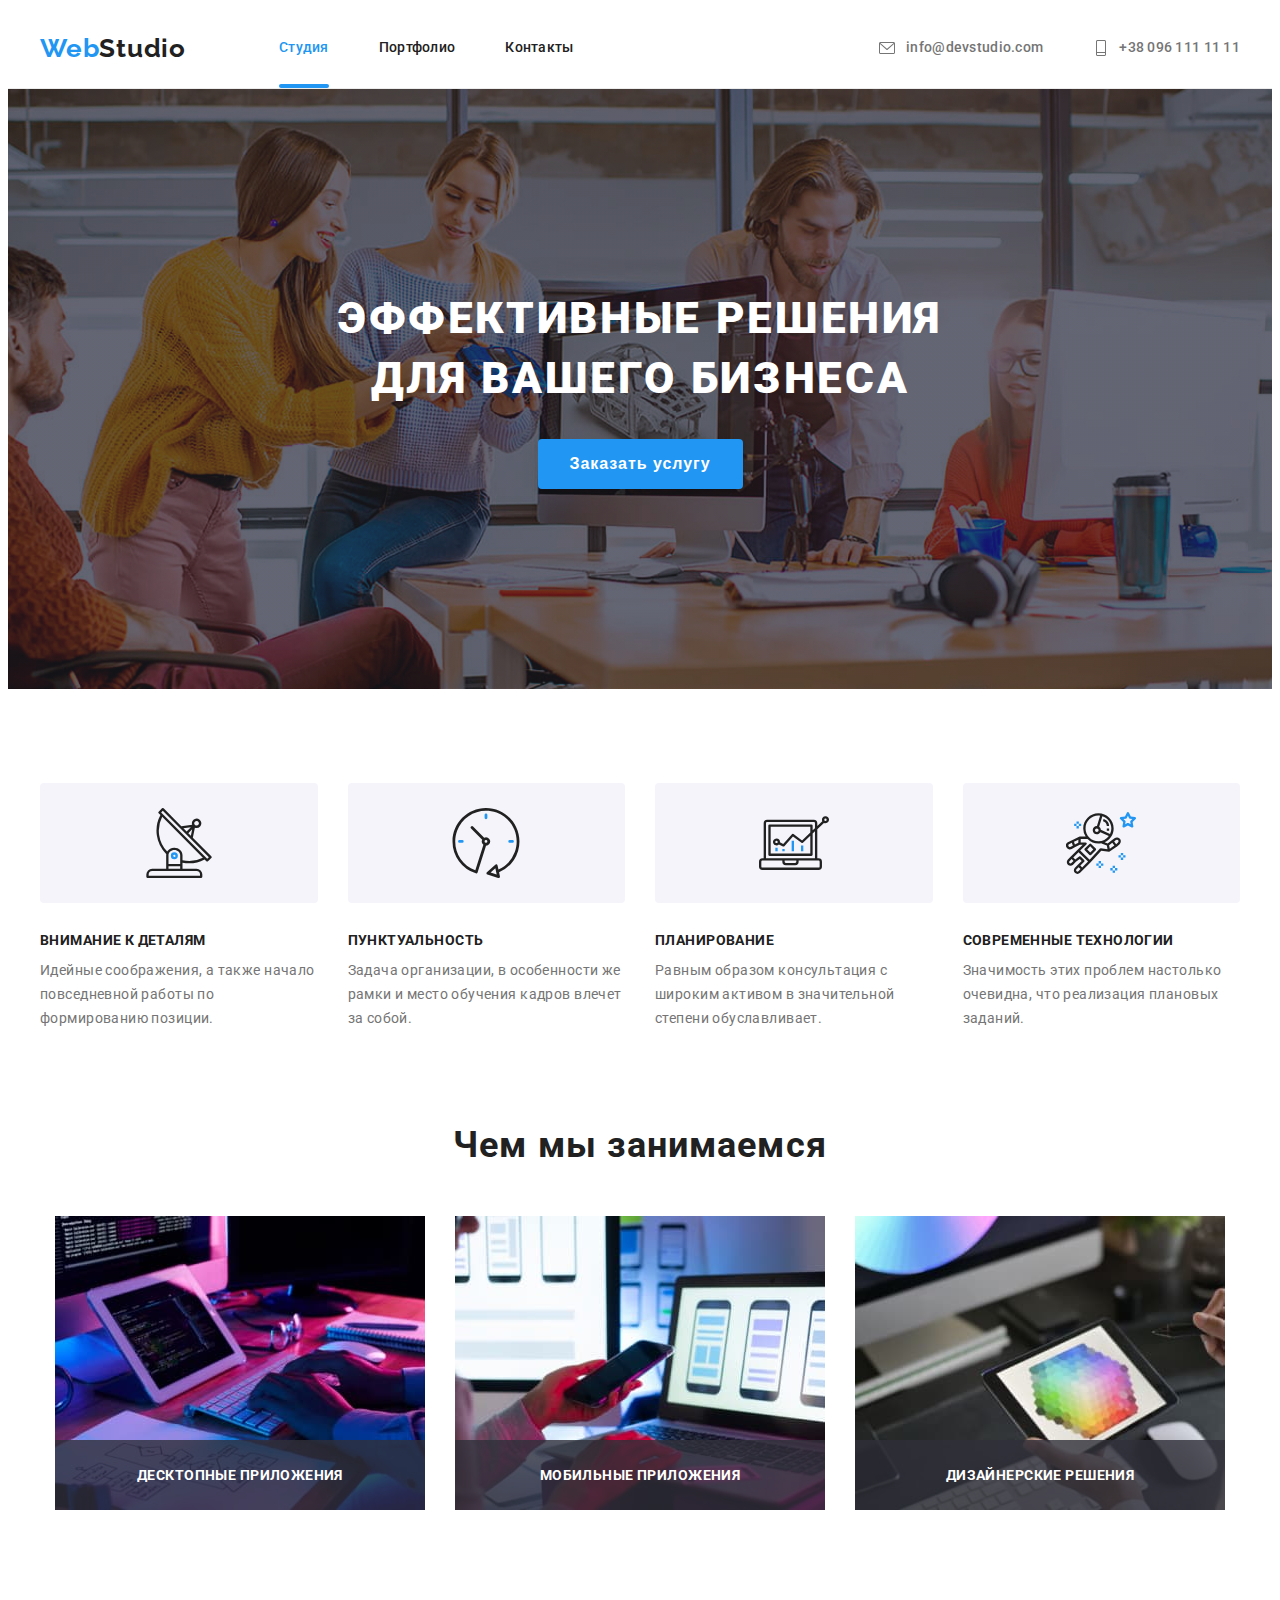
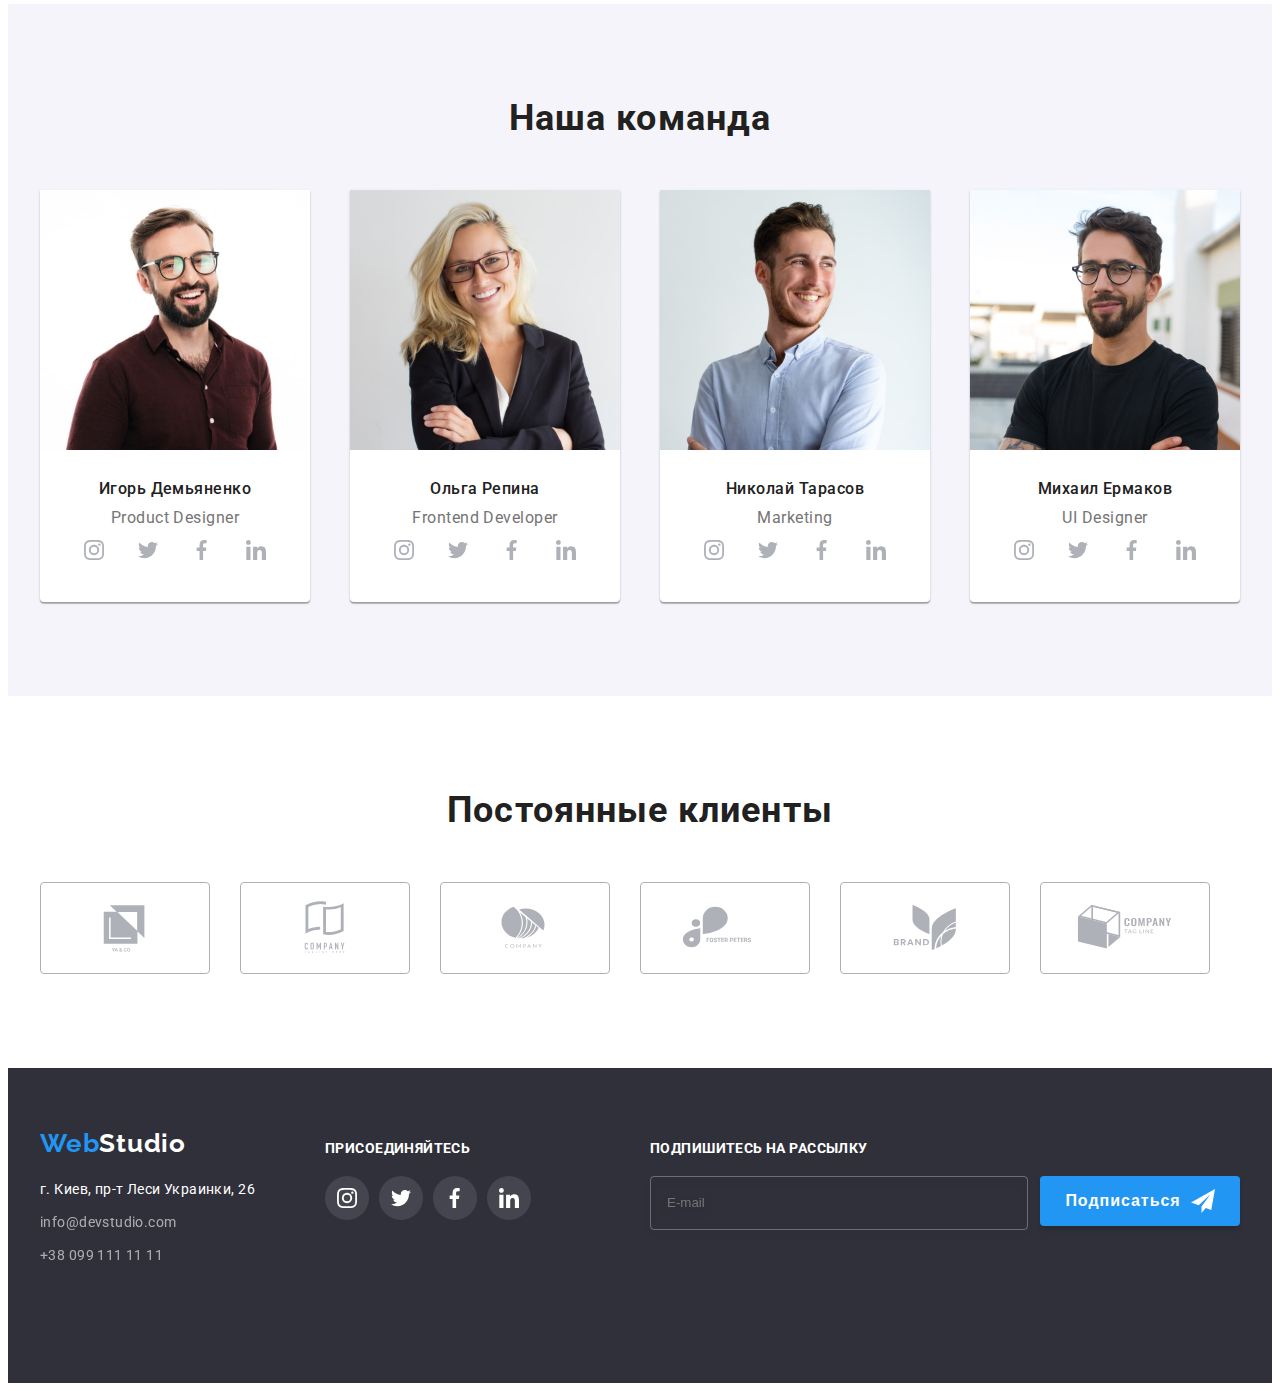
==== commit 2ddf0946: "the end" ====
--- a/index.html
+++ b/index.html
@@ -28,7 +28,7 @@
                     >Web<span class="logo logo--black">Studio</span></a
                 >
                 <button type="button" class="menu-open-btn">
-                    <svg class="mob-menu__icon" width="24" height="16">
+                    <svg class="mob-menu-icon" width="24" height="16">
                         <use href="images/symbol-defs.svg#icon-menu"></use>
                     </svg>
                 </button>
@@ -139,7 +139,7 @@
                                 >
                             </li>
                         </ul>
-                        <ul class="lists">
+                        <ul class="lists mob-menu-soc">
                             <li>
                                 <ul class="mob-menu-contacts lists">
                                     <li class="mob-menu-contacts__item">
@@ -516,7 +516,7 @@
                                 </ul>
                             </div>
                         </li>
-                        <li class="masters-photo icon-photo__margin--bottom">
+                        <li class="masters-photo">
                             <picture>
                                 <source
                                     srcset="
@@ -541,7 +541,7 @@
                                 />
                                 <img
                                     class="photo"
-                                    src="./images/img-1.jpg"
+                                    src="./images/img-1q.jpg"
                                     alt="Николай Тарасов Marketing"
                                 />
                             </picture>
@@ -604,33 +604,35 @@
                                 </ul>
                             </div>
                         </li>
-                        <li class="masters-photo icon-photo__margin--bottom">
-                            <source
-                                srcset="
-                                    ./images/img.jpg    1x,
-                                    ./images/img-2x.jpg 2x
-                                "
-                                media="(min-width:1200px)"
-                            />
-                            <source
-                                srcset="
-                                    ./images/img-tab-1x.jpg 1x,
-                                    ./images/img-tab-2x.jpg 2x
-                                "
-                                media="(min-width:768px)"
-                            />
-                            <source
-                                srcset="
-                                    ./images/img-mob-1x.jpg 1x,
-                                    ./images/img-mob-2x.jpg 2x
-                                "
-                                media="(min-width:320px)"
-                            />
-                            <img
-                                class="photo"
-                                src="./images/img.jpg"
-                                alt="Михаил Ермаков UI Designer"
-                            />
+                        <li class="masters-photo">
+                            <picture>
+                                <source
+                                    srcset="
+                                        ./images/img-1x.jpg 1x,
+                                        ./images/img-2x.jpg 2x
+                                    "
+                                    media="(min-width:1200px)"
+                                />
+                                <source
+                                    srcset="
+                                        ./images/img-tab-1x.jpg 1x,
+                                        ./images/img-tab-2x.jpg 2x
+                                    "
+                                    media="(min-width:768px)"
+                                />
+                                <source
+                                    srcset="
+                                        ./images/img-mob-1x.jpg 1x,
+                                        ./images/img-mob-2x.jpg 2x
+                                    "
+                                    media="(min-width:320px)"
+                                />
+                                <img
+                                    class="photo"
+                                    src="./images/imgq.jpg"
+                                    alt="Михаил Ермаков UI Designer"
+                                />
+                            </picture>
                             <div class="masters-name">
                                 <h3 class="masters-list">Михаил Ермаков</h3>
                                 <p class="proffesion" lang="en">UI Designer</p>
@@ -923,7 +925,6 @@
                 <p class="modal-title">
                     Оставьте свои данные, мы вам перезвоним
                 </p>
-
                 <form class="modal-input-form">
                     <div class="modal-field">
                         <label for="user-name" class="modal-label">Имя</label>
@@ -940,7 +941,6 @@
                             <use href="images/symbol-defs.svg#name-icon"></use>
                         </svg>
                     </div>
-
                     <div class="modal-field">
                         <label for="user-tel" class="modal-label"
                             >Телефон</label
@@ -961,7 +961,6 @@
                             <use href="images/symbol-defs.svg#tel-icon"></use>
                         </svg>
                     </div>
-
                     <div class="modal-field">
                         <label for="user-mail" class="modal-label">Почта</label>
                         <input
@@ -975,7 +974,6 @@
                             <use href="images/symbol-defs.svg#mail-icon"></use>
                         </svg>
                     </div>
-
                     <div class="modal-field">
                         <label for="user-text" class="modal-label"
                             >Комментарий</label
@@ -988,29 +986,22 @@
                             minlength="1"
                         ></textarea>
                     </div>
-
                     <div class="modal-field">
-                        <div class="check-reletive">
-                            <svg class="icon-check" width="15" height="10">
-                                <use
-                                    href="./images/symbol-defs.svg#icon-check"
-                                ></use>
-                            </svg>
+                        <label for="modal-check" class="modal-check-text">
                             <input
                                 type="checkbox"
-                                class="modal-check pf-hidden-title visibility-hidden"
+                                class="modal-check visibility-hidden"
                                 id="modal-check"
                                 name="policy"
                                 value="policy"
                                 required
                             />
-                            <label for="modal-check" class="modal-check-text"
-                                >Соглашаюсь с рассылкой и принимаю &nbsp;
-                                <a href="" class="modal-check-link">
-                                    Условия договора</a
-                                ></label
-                            >
-                        </div>
+                            <span class="icon-check"></span>
+                            Соглашаюсь с рассылкой и принимаю&nbsp;
+                            <a href="" class="modal-check-link">
+                                Условия договора</a
+                            >
+                        </label>
                     </div>
                     <button class="modal__btn" type="submit">Отправить</button>
                 </form>
--- a/css/main.min.css
+++ b/css/main.min.css
@@ -1 +1 @@
-:root{--main-color: #212121;--secondary-color: #757575;--brend-color: #2196f3;--backgrd-color: #f5f4fa;--light-color: #ffffff;--brand-bg-color: #188ce8;--icons-master-color: #afb1b8;--padding-94: 94px;--margin-30: 30px;--pading-32: 32px;--margin-10: 10px}p,h1,h2,h3{margin:0}ul{margin:0;padding-left:0}button{cursor:pointer}img{display:block}a{text-decoration:none}.lists{list-style:none}body{font-family:"Roboto",tahoma,sans-serif;color:var(--main-color);font-size:14px}.visibility-hidden{position:absolute;visibility:hidden;width:1px;height:1px;margin-bottom:-1px;padding-bottom:0}.header{border-bottom:1px solid #ececec}.header__container{display:flex;align-items:center;position:relative;justify-content:space-between}.header__container .logo{padding:16px 0px}@media screen and (max-width: 1199px){.menu-open-btn{border:none;background:rgba(0,0,0,0);position:absolute;right:23px;align-items:center;padding:22px 0px;transition:fill 250ms cubic-bezier(0.4, 0, 0.2, 1)}.menu-open-btn:hover,.menu-open-btn:focus,.menu-open-btn:active{fill:var(--brend-color)}}@media screen and (min-width: 768px){.menu-open-btn{display:none}}@media screen and (max-width: 767px){.menu,.contacts__item{display:none}}.menu__list{display:flex}.menu__item:not(:last-child){margin-right:50px}.menu__link{padding-top:28px;padding-bottom:28px;font-weight:500;line-height:1.14;letter-spacing:.02em;color:var(--main-color);text-decoration-line:none;display:block;transition:color 250ms cubic-bezier(0.4, 0, 0.2, 1)}@media screen and (min-width: 1200px){.menu__link{padding-top:var(--pading-32);padding-bottom:var(--pading-32)}}.menu__link--current{color:var(--brend-color);position:relative}.menu__link--current::after{content:"";position:absolute;bottom:0px;left:0;width:100%;height:4px;background:var(--brend-color);border-radius:2px}@media screen and (min-width: 1200px){.contacts{display:flex;margin-left:auto}}.contacts__link{font-weight:500;line-height:1.14;letter-spacing:.02em;text-decoration-line:none;font-style:normal;color:var(--secondary-color);display:flex;align-items:center;transition:color 250ms cubic-bezier(0.4, 0, 0.2, 1)}@media screen and (max-width: 1199px){.contacts__link{font-size:12px;line-height:1.1666666667}}@media screen and (min-width: 1200px){.contacts__link{padding-top:var(--pading-32);padding-bottom:var(--pading-32);justify-content:center}}@media screen and (max-width: 1199px){.contacts__item:not(:last-child){margin-bottom:10px}}.contacts__icon{margin-right:10px;fill:var(--secondary-color)}@media screen and (min-width: 1200px){.contacts__icon--tab{display:none}}@media screen and (max-width: 1199px){.contacts__icon--desk{display:none}}@media screen and (min-width: 1200px){.contacts__item:not(:last-child){margin-right:50px}}.contacts__link:hover .contacts__icon,.contacts__link:focus .contacts__icon{fill:var(--brend-color)}.menu__link:hover,.menu__link:focus,.contacts__link:hover,.contacts__link:focus{color:var(--brend-color)}.menu-close-btn{position:absolute;top:20px;right:22px;border:none;background-color:rgba(0,0,0,0);transition:fill 250ms cubic-bezier(0.4, 0, 0.2, 1)}.menu-close-btn:hover,.menu-close-btn:focus,.menu-close-btn:active{fill:var(--brend-color)}.mob-menu__flex{display:flex;height:100%;flex-direction:column;justify-content:space-between}.mob-menu{position:fixed;z-index:1;top:0;left:0;background-color:#fff;width:100vw;height:100vh;padding:48px 40px}.mob-menu .container{height:100%;overflow-y:auto}.mob-menu__item{text-align:start;margin-bottom:32px}.mob-menu__link{font-weight:500;font-size:40px;line-height:1.175;text-align:center;letter-spacing:.02em;text-decoration:none;color:#212121}.mob-menu__link--current{color:#2196f3}.mob-menu-soc__list{position:relative;display:flex;flex-wrap:wrap;justify-content:flex-start;margin-top:64px}.mob-menu-soc__item{margin-right:20px;position:relative}.mob-menu-soc__item:nth-child(3)+.mob-menu-soc__item::after,.mob-menu-soc__item:nth-child(2)+.mob-menu-soc__item::after,.mob-menu-soc__item:nth-child(1)+.mob-menu-soc__item::after{content:"";position:absolute;bottom:0px;left:-10px;width:1px;height:22px;background:rgba(33,33,33,.2)}.mob-menu-soc__link{font-weight:500;font-size:18px;line-height:1.22;letter-spacing:.02em;color:#2196f3}.mob-menu-contacts__item{margin-bottom:32px}.mob-menu-contacts__tel{font-weight:500;font-size:34px;line-height:1.1764705882;letter-spacing:.02em;color:#2196f3}.mob-menu-contacts__mail{font-weight:500;font-size:24px;line-height:1.1666666667;letter-spacing:.02em;color:#757575}.no-scroll{overflow:hidden}.logo{font-family:"Raleway",sans-serif;font-weight:700;font-size:24px;line-height:1.16666;letter-spacing:.03em;color:var(--brend-color);text-decoration-line:none}@media screen and (min-width: 480px){.logo{text-align:center}}@media screen and (min-width: 1200px){.logo{font-size:26px;line-height:1.1923}}.logo--black{color:var(--main-color)}@media screen and (min-width: 1200px){.logo--black{margin-right:93px}}.logo--white{color:var(--light-color);margin-right:0}.hero{padding:118px 0px;margin-right:auto;margin-left:auto}@media screen and (min-width: 1200px){.hero{padding-top:200px;padding-bottom:200px}}.hero__title{max-width:360px;font-weight:900;font-size:26px;line-height:1.6153846154;text-align:center;letter-spacing:.06em;text-transform:uppercase;color:var(--light-color);margin:0 auto 30px auto}@media screen and (min-width: 1200px){.hero__title{max-width:696px;font-size:44px;line-height:1.36}}.hero__btn{padding:10px 32px;background:var(--brend-color);box-shadow:0px 4px 4px rgba(0,0,0,.15);border-radius:4px;border:none;color:var(--light-color);font-weight:700;font-size:16px;line-height:1.88;display:block;align-items:center;letter-spacing:.06em;cursor:pointer;margin:auto;transition:background 250ms cubic-bezier(0.4, 0, 0.2, 1)}.hero__btn:hover,.hero__btn:focus{background-color:var(--brand-bg-color)}.bg-img{max-width:480px;background-image:linear-gradient(rgba(47, 48, 58, 0.4), rgba(47, 48, 58, 0.4)),url(../images/fon-img-mob-1x.jpg);background-repeat:no-repeat;background-position:center;background-size:cover}@media(min-device-pixel-ratio: 2),(min-resolution: 192dpi),(min-resolution: 2dppx){.bg-img{background-image:linear-gradient(rgba(47, 48, 58, 0.4), rgba(47, 48, 58, 0.4)),url(../images/fon-img-mob-2x.jpg)}}@media screen and (min-width: 768px){.bg-img{max-width:768px;background-image:linear-gradient(rgba(47, 48, 58, 0.4), rgba(47, 48, 58, 0.4)),url(../images/fon-img-tab-1x.jpg)}}@media screen and (min-width: 768px)and (min-device-pixel-ratio: 2),screen and (min-width: 768px)and (min-resolution: 192dpi),screen and (min-width: 768px)and (min-resolution: 2dppx){.bg-img{background-image:linear-gradient(rgba(47, 48, 58, 0.4), rgba(47, 48, 58, 0.4)),url(../images/fon-img-tab-2x.jpg)}}@media screen and (min-width: 1200px){.bg-img{max-width:1600px;background-image:linear-gradient(rgba(47, 48, 58, 0.4), rgba(47, 48, 58, 0.4)),url(../images/fon-img-1x.jpg)}}@media screen and (min-width: 1200px)and (min-device-pixel-ratio: 2),screen and (min-width: 1200px)and (min-resolution: 192dpi),screen and (min-width: 1200px)and (min-resolution: 2dppx){.bg-img{background-image:linear-gradient(rgba(47, 48, 58, 0.4), rgba(47, 48, 58, 0.4)),url(../images/fon-img-2x.jpg)}}.about-padding{padding-top:60px;padding-bottom:60px}@media screen and (min-width: 1200px){.about-padding{padding-top:var(--padding-94);padding-bottom:0}}@media screen and (max-width: 767px){.about__flex{width:100%;margin-right:0px;margin-bottom:-30px}}@media screen and (min-width: 768px){.about__flex{display:flex;flex-wrap:wrap;margin-right:-15px;margin-left:-15px;margin-bottom:-30px}}@media screen and (min-width: 1200px){.about__flex{display:flex;align-items:center}}@media screen and (max-width: 767px){.about__item{margin-bottom:30px}}@media screen and (min-width: 768px){.about__item{width:calc((100% - 60px)/2);margin-right:15px;margin-left:15px;margin-bottom:30px}}@media screen and (min-width: 1200px){.about__item{width:calc((100% - 120px)/4);margin-right:15px;margin-left:15px}}.about__img{width:100%;height:120px;background-color:var(--backgrd-color);border-radius:4px;margin-bottom:var(--margin-30);display:flex;justify-content:center;align-items:center}.about__title{font-weight:700;font-size:14px;line-height:1.14;letter-spacing:.03em;text-transform:uppercase;margin-bottom:var(--margin-10);text-align:center}@media screen and (min-width: 768px){.about__title{text-align:start}}.about__text{line-height:1.71;letter-spacing:.03em;color:var(--secondary-color)}.offer__flex{display:flex;justify-content:center;align-items:center}.offer{padding-top:0px}.offer__img{flex-basis:33.3333333333%;margin-right:15px;margin-left:15px}.offer__wrap{position:relative}.offer__text{width:calc(100% - 30px);height:70px;position:absolute;bottom:0;background:rgba(47,48,58,.8);font-weight:700;font-size:14px;line-height:16px;letter-spacing:.03em;text-transform:uppercase;color:var(--light-color);margin-left:15px}@media screen and (max-width: 1199px){.offer{display:none}}.masters{background-color:var(--backgrd-color)}.masters-container{display:flex;flex-wrap:wrap;justify-content:space-between}.masters-photo{background:var(--light-color);box-shadow:0px 1px 3px rgba(0,0,0,.12),0px 1px 1px rgba(0,0,0,.14),0px 2px 1px rgba(0,0,0,.2);border-radius:0px 0px 4px 4px}@media screen and (min-width: 768px){.masters-photo{max-width:354px}}@media screen and (min-width: 1200px){.masters-photo{max-width:270px}}@media screen and (max-width: 1199px){.masters-photo{margin-bottom:30px}}@media screen and (max-width: 767px){.masters-photo:last-child{margin-bottom:0px}}@media screen and (min-width: 768px){.masters-photo:nth-child(1n+3){margin-bottom:0px}}.masters-photo .photo{width:100%}.masters-name{padding-top:var(--margin-30);padding-bottom:var(--margin-30)}.masters-list{font-weight:500;font-size:16px;line-height:1.18;text-align:center;letter-spacing:.03em;margin-bottom:var(--margin-10)}.proffesion{font-size:16px;line-height:1.18;text-align:center;letter-spacing:.03em;color:var(--secondary-color);margin-bottom:16px}.masters-soc-item{width:44px;height:44px;background-color:var(--light-color);border-radius:50%;cursor:pointer;transition:background-color 250ms cubic-bezier(0.4, 0, 0.2, 1)}.masters-soc-item:not(:last-child){margin-right:var(--margin-10)}.masters-soc-item:hover,.masters-soc-item:focus{background-color:var(--brend-color)}.masters-soc-icon{fill:var(--icons-master-color);transition:fill 250ms cubic-bezier(0.4, 0, 0.2, 1)}.masters-soc-item:hover .masters-soc-icon,.masters-soc-item:focus .masters-soc-icon{fill:var(--light-color)}.client-soc{display:flex;justify-content:space-between;flex-wrap:wrap}@media screen and (max-width: 479px){.client-soc{flex-direction:column;align-items:center}}.client-soc-item{width:100%;height:92px;border:1px solid var(--icons-master-color);box-sizing:border-box;border-radius:4px;cursor:pointer;transition:border-color 250ms cubic-bezier(0.4, 0, 0.2, 1)}.client-soc-item:hover,.client-soc-item:focus{fill:var(--brend-color);border-color:var(--brend-color)}@media screen and (max-width: 479px){.client-soc-item{max-width:210px}}@media screen and (max-width: 479px){.client-soc-item:last-child{margin-bottom:0px}}@media screen and (min-width: 480px){.client-soc-item{max-width:210px}}@media screen and (min-width: 480px){.client-soc-item:nth-child(1n+5){margin-bottom:0px}}@media screen and (min-width: 768px){.client-soc-item{max-width:226px}}@media screen and (min-width: 768px){.client-soc-item:nth-child(1n+4){margin-bottom:0px}}@media screen and (max-width: 1199px){.client-soc-item{margin-bottom:30px}}@media screen and (min-width: 1200px){.client-soc-item{max-width:170px}}.client-soc-icon{fill:var(--icons-master-color);transition:fill 250ms cubic-bezier(0.4, 0, 0.2, 1)}.client-soc-item:hover .client-soc-icon,.client-soc-item:focus .client-soc-icon{fill:var(--brend-color);border-color:var(--brend-color)}.portfolio-filter{padding-top:60px}@media screen and (min-width: 1200px){.portfolio-filter{padding-top:94px}}.portfolio-filter__list{margin-bottom:40px;display:flex;align-items:center;justify-content:flex-start;flex-wrap:wrap;align-items:flex-start}@media screen and (min-width: 768px){.portfolio-filter__list{margin-bottom:30px;justify-content:center}}@media screen and (min-width: 1200px){.portfolio-filter__list{margin-bottom:50px;justify-content:center}}.portfolio-filter__item{margin-bottom:10px}.portfolio-filter__item:nth-child(1n+4){margin-bottom:0px}.portfolio-filter__item:not(:last-child){margin-right:8px}.portfolio-filter__button{background:var(--backgrd-color);border-radius:4px;font-weight:500;font-size:16px;line-height:1.62;text-align:center;letter-spacing:.03em;color:var(--main-color);border:0px;padding:6px 22px;transition:background 250ms cubic-bezier(0.4, 0, 0.2, 1)}.portfolio-filter__button:hover,.portfolio-filter__button:focus{background:var(--brend-color);color:var(--light-color);box-shadow:0px 3px 1px rgba(0,0,0,.1),0px 1px 2px rgba(0,0,0,.08),0px 2px 2px rgba(0,0,0,.12)}.portfolio-filter__button--current{background-color:var(--brend-color);color:var(--light-color)}.portfolio-lists{padding-bottom:60px}@media screen and (min-width: 768px){.portfolio-lists{display:flex;flex-wrap:wrap;margin-left:-15px;margin-right:-15px}}@media screen and (min-width: 1200px){.portfolio-lists{padding-bottom:94px}}.portfolio__item{max-width:480px;transition:box-shadow 250ms cubic-bezier(0.4, 0, 0.2, 1)}.portfolio__item:hover{box-shadow:0px 1px 1px rgba(0,0,0,.12),0px 4px 4px rgba(0,0,0,.06),1px 4px 6px rgba(0,0,0,.16)}.portfolio__item:not(:last-child){margin-bottom:30px}@media screen and (min-width: 768px){.portfolio__item{width:calc((100% - 60px)/2);margin-right:15px;margin-left:15px}}@media screen and (min-width: 1200px){.portfolio__item{width:calc((100% - 90px)/3)}.portfolio__item:nth-child(1n+7){margin-bottom:0px}}.portfolio__img{max-width:100%}.portfolio__wrap{position:relative;overflow:hidden}.portfolio__text{position:absolute;top:0;background-color:var(--brend-color);color:var(--light-color);opacity:90%;font-size:18px;line-height:1.5555555556;letter-spacing:.03em;height:100%;transform:translateY(100%);transition:transform 250ms cubic-bezier(0.4, 0, 0.2, 1);padding:63px 24px;overflow:auto}.portfolio__item:hover .portfolio__text{transform:translateY(0%)}.portfolio__card{padding:20px 24px;background:#fff;border:1px solid #eee;border-top:0px;box-sizing:border-box}.portfolio__title{font-weight:700;font-size:18px;line-height:2;letter-spacing:.06em;margin-bottom:4px}.portfolio__name{font-size:16px;line-height:1.875;letter-spacing:.03em;color:var(--secondary-color)}.footer-section{background:#2f303a;padding-top:60px;padding-bottom:60px}@media screen and (min-width: 1200px){.footer-section .container{display:flex;justify-content:space-between}}@media screen and (min-width: 768px){.container__tablet{display:flex;justify-content:center;margin-bottom:55px}}@media screen and (min-width: 768px)and (max-width: 1199px){.footer-content{margin-right:165px}}@media screen and (max-width: 1199px){.footer-logo,.footer-list,.footer-padding{text-align:center}}.footer-logo{margin-bottom:20px}@media screen and (min-width: 1200px){.footer-logo{margin-right:63px}}.footer-contacts-link{font-weight:400;line-height:1.71;text-decoration-line:none;font-style:normal;letter-spacing:.03em;color:var(--light-color);opacity:60%;transition:color 250ms cubic-bezier(0.4, 0, 0.2, 1)}.footer-contacts-link:hover,.footer-contacts-link:focus{color:var(--brend-color);opacity:100%}.footer-list :not(:last-child){margin-bottom:9px}@media screen and (max-width: 1199px){.footer-list :not(:last-child){margin-bottom:8px}}.contacts-addres{color:var(--light-color);opacity:100%}.footer-padding{padding-top:12px}@media screen and (max-width: 1199px){.footer-padding{padding-top:5px;padding-bottom:0px}}@media screen and (max-width: 767px){.footer-padding{padding-top:60px;padding-bottom:0px}}@media screen and (min-width: 1200px){.footer-padding{margin-left:70px}}.footer-title{font-weight:700;font-size:14px;line-height:16px;letter-spacing:.03em;text-transform:uppercase;color:var(--light-color);margin-bottom:20px}.footer-soc-item{width:44px;height:44px;background-color:rgba(255,255,255,.1);border-radius:50%;cursor:pointer;transition:background-color 250ms cubic-bezier(0.4, 0, 0.2, 1)}.footer-soc-item:not(:last-child){margin-right:10px}.footer-soc-item:hover,.footer-soc-item:focus{background-color:var(--brend-color)}.footer-soc-icon{fill:var(--light-color)}.footer-sending{right:0px}@media screen and (min-width: 1200px){.footer-input-form__flex{display:flex}}.fotter-input{width:450px;height:50px;border:1px solid rgba(255,255,255,.3);filter:drop-shadow(0px 4px 4px rgba(0, 0, 0, 0.15));border-radius:4px;background-color:rgba(0,0,0,0);margin-right:12px;padding-left:16px;color:var(--light-color);outline:none;transition:border 250ms cubic-bezier(0.4, 0, 0.2, 1)}.fotter-input:hover,.fotter-input:focus{cursor:pointer;border:1px solid #2196f3}@media screen and (max-width: 1199px){.fotter-input{width:100%;margin:0 0 20px}}@media screen and (min-width: 768px){.fotter-input{width:450px;margin:0 0 20px}}@media screen and (min-width: 1200px){.fotter-input{width:358px;margin-right:12px}}.footer-sendign-icon{fill:var(--light-color);margin-left:10px}.footer-sending-btn{display:block;width:200px;height:50px;background:var(--brend-color);box-shadow:0px 4px 4px rgba(0,0,0,.15);border-radius:4px;border:none;font-weight:700;font-size:16px;line-height:30px;text-align:center;letter-spacing:.06em;color:var(--light-color);margin:0 auto;transition:background-color 250ms cubic-bezier(0.4, 0, 0.2, 1)}.footer-sending-btn:hover,.footer-sending-btn:focus{background-color:var(--brand-bg-color)}.backdrop{position:fixed;top:0;width:100%;height:100%;background-color:rgba(0,0,0,.2);transition:opacity 250ms,visibility 250ms cubic-bezier(0.4, 0, 0.2, 1)}.backdrop-container{padding:15px}.backdrop.is-hidden .modal{transform:scale(-3)}.modal{position:relative;max-width:450px;height:609px;overflow-y:auto;background:var(--light-color);box-shadow:0px 1px 3px rgba(0,0,0,.12),0px 1px 1px rgba(0,0,0,.14),0px 2px 1px rgba(0,0,0,.2);border-radius:4px;top:50%;left:50%;transition:transform 250ms cubic-bezier(0.4, 0, 0.2, 1);transform:translate(-50%, -50%) scale(1);padding:40px}.modal-close-btn{position:absolute;top:8px;right:8px;width:30px;height:30px;border-radius:50%;background-color:rgba(0,0,0,0);border-color:rgba(0,0,0,.1)}.modal-close-icon{position:absolute;top:50%;left:50%;transform:translate(-50%, -50%);fill:var(--main-color);transition:fill 250ms cubic-bezier(0.4, 0, 0.2, 1)}.modal-close-icon:hover,.modal-close-icon:focus{fill:#188ce8}.is-hidden{opacity:0;pointer-events:none;visibility:hidden}.modal-title{font-weight:700;font-size:20px;line-height:1.5;text-align:center;letter-spacing:.03em;color:var(--main-color);margin-bottom:12px}.modal-label{display:block;margin-bottom:4px;color:var(--secondary-color);font-size:12px;line-height:1.1666666667;letter-spacing:.01em}.modal-input{width:100%;height:40px;border:1px solid rgba(33,33,33,.2);box-sizing:border-box;border-radius:4px;padding-left:40px;padding-right:5px;background-color:var(--light-color);outline:none;transition:border 250ms cubic-bezier(0.4, 0, 0.2, 1)}.modal-input:hover,.modal-input:focus{cursor:pointer;border:1px solid #2196f3}.modal-field{position:relative;margin-bottom:10px;transition:fill 250ms cubic-bezier(0.4, 0, 0.2, 1)}.modal-field:hover,.modal-field:focus{fill:#188ce8}.modal-field:nth-child(5){margin-top:20px;margin-bottom:30px}.modal-field:nth-child(5) :hover{fill:var(--light-color)}.modal__icon{position:absolute;left:12px;top:50%}.modal-text{width:100%;height:120px;border:1px solid rgba(33,33,33,.2);box-sizing:border-box;border-radius:4px;padding:12px 16px;resize:none;transition:border 250ms cubic-bezier(0.4, 0, 0.2, 1);outline:none}.modal-text:placeholder-shown{border:1px solid rgba(33,33,33,.2)}.modal-text::placeholder{line-height:16px;letter-spacing:.01em;color:rgba(117,117,117,.5)}.modal-text:hover,.modal-text:focus{cursor:pointer;border:1px solid #2196f3}.modal-text:not(:required) .modal-text:valid{border:1px solid rgba(33,33,33,.2)}.modal__btn{display:block;width:200px;height:50px;background:var(--brend-color);box-shadow:0px 4px 4px rgba(0,0,0,.15);border-radius:4px;border:none;font-weight:700;font-size:16px;line-height:30px;text-align:center;letter-spacing:.06em;color:var(--light-color);margin:0 auto;transition:background-color 250ms cubic-bezier(0.4, 0, 0.2, 1)}.modal__btn:hover,.modal__btn:focus{background-color:var(--brand-bg-color)}.check-reletive{position:relative}.icon-check{position:absolute;top:50%;transform:translateY(-50%);left:12px;fill:var(--light-color)}.modal-check{background-color:var(--brand-color)}.modal-check-text{color:var(--secondary-color);font-size:12px;line-height:24px;letter-spacing:.03em;display:flex;align-items:center;justify-content:center}.modal-check-text::before{content:"";width:16px;height:15px;border:2px solid #000;border-radius:3px;margin-right:7px}.modal-check:checked+.modal-check-text::before{background-color:var(--brend-color);border:none}.modal-check-link{color:var(--brend-color);text-decoration:underline}.container{width:100%;padding-right:15px;padding-left:15px;margin:0 auto}@media screen and (min-width: 480px){.container{max-width:480px}}@media screen and (min-width: 768px){.container{max-width:768px}}@media screen and (min-width: 1200px){.container{max-width:1200px}}.section-padding{padding-top:var(--padding-94);padding-bottom:var(--padding-94)}.title{font-weight:700;font-size:28px;line-height:33px;text-align:center;letter-spacing:.03em;padding-bottom:50px}@media screen and (min-width: 480px){.title{font-weight:700;font-size:28px;line-height:33px;text-align:center;letter-spacing:.03em}}@media screen and (min-width: 768px){.title{font-weight:700;font-size:28px;line-height:33px;text-align:center;letter-spacing:.03em}}@media screen and (min-width: 1200px){.title{font-weight:700;font-size:36px;line-height:1.16;text-align:center;letter-spacing:.03em;padding-bottom:50px}}.display-flex-center{display:flex;justify-content:center;align-items:center}/*# sourceMappingURL=main.min.css.map */+:root{--main-color: #212121;--secondary-color: #757575;--brend-color: #2196f3;--backgrd-color: #f5f4fa;--light-color: #ffffff;--brand-bg-color: #188ce8;--icons-master-color: #afb1b8;--padding-94: 94px;--margin-30: 30px;--pading-32: 32px;--margin-10: 10px}p,h1,h2,h3{margin:0}ul{margin:0;padding-left:0}button{cursor:pointer}img{display:block}a{text-decoration:none}.lists{list-style:none}body{font-family:"Roboto",tahoma,sans-serif;color:var(--main-color);font-size:14px}.visibility-hidden{position:absolute;visibility:hidden;width:1px;height:1px;margin-bottom:-1px;padding-bottom:0}.header{border-bottom:1px solid #ececec}.header__container{display:flex;align-items:center;position:relative;justify-content:space-between}.header__container .logo{padding:16px 0px}@media screen and (max-width: 1199px){.menu-open-btn{border:none;background:rgba(0,0,0,0);position:absolute;right:23px;align-items:center;padding:22px 0px;transition:fill 250ms cubic-bezier(0.4, 0, 0.2, 1)}.menu-open-btn:hover,.menu-open-btn:focus,.menu-open-btn:active{fill:var(--brend-color)}}@media screen and (min-width: 768px){.menu-open-btn{display:none}}@media screen and (max-width: 767px){.menu,.contacts__item{display:none}}.menu__list{display:flex}.menu__item:not(:last-child){margin-right:50px}.menu__link{padding-top:28px;padding-bottom:28px;font-weight:500;line-height:1.14;letter-spacing:.02em;color:var(--main-color);text-decoration-line:none;display:block;transition:color 250ms cubic-bezier(0.4, 0, 0.2, 1)}@media screen and (min-width: 1200px){.menu__link{padding-top:var(--pading-32);padding-bottom:var(--pading-32)}}.menu__link--current{color:var(--brend-color);position:relative}.menu__link--current::after{content:"";position:absolute;bottom:0px;left:0;width:100%;height:4px;background:var(--brend-color);border-radius:2px}@media screen and (min-width: 1200px){.contacts{display:flex;margin-left:auto}}.contacts__link{font-weight:500;line-height:1.14;letter-spacing:.02em;text-decoration-line:none;font-style:normal;color:var(--secondary-color);display:flex;align-items:center;transition:color 250ms cubic-bezier(0.4, 0, 0.2, 1)}@media screen and (max-width: 1199px){.contacts__link{font-size:12px;line-height:1.1666666667}}@media screen and (min-width: 1200px){.contacts__link{padding-top:var(--pading-32);padding-bottom:var(--pading-32);justify-content:center}}@media screen and (max-width: 1199px){.contacts__item:not(:last-child){margin-bottom:10px}}.contacts__icon{margin-right:10px;fill:var(--secondary-color)}@media screen and (min-width: 1200px){.contacts__icon--tab{display:none}}@media screen and (max-width: 1199px){.contacts__icon--desk{display:none}}@media screen and (min-width: 1200px){.contacts__item:not(:last-child){margin-right:50px}}.contacts__link:hover .contacts__icon,.contacts__link:focus .contacts__icon{fill:var(--brend-color)}.menu__link:hover,.menu__link:focus,.contacts__link:hover,.contacts__link:focus{color:var(--brend-color)}.menu-close-btn{position:absolute;top:20px;right:22px;border:none;background-color:rgba(0,0,0,0);transition:fill 250ms cubic-bezier(0.4, 0, 0.2, 1)}.menu-close-btn:hover,.menu-close-btn:focus,.menu-close-btn:active{fill:var(--brend-color)}.mob-menu__flex{display:flex;height:100%;flex-direction:column;justify-content:space-between}.mob-menu{position:fixed;z-index:1;top:0;left:0;background-color:#fff;width:100vw;height:100vh;padding:48px 40px}.mob-menu .container{height:100%;overflow-y:auto}.mob-menu__item{text-align:start;margin-bottom:32px}.mob-menu__link{font-weight:500;font-size:40px;line-height:1.175;text-align:center;letter-spacing:.02em;text-decoration:none;color:#212121}.mob-menu__link--current{color:#2196f3}.mob-menu-soc__list{position:relative;display:flex;flex-wrap:wrap;justify-content:flex-start;margin-top:64px}.mob-menu-soc__item:not(:first-child){margin-left:20px;position:relative}.mob-menu-soc__item:nth-child(1n+1)+.mob-menu-soc__item::before{content:"";position:absolute;bottom:0px;left:-10px;width:1px;height:22px;background:rgba(33,33,33,.2)}.mob-menu-soc__link{font-weight:500;font-size:18px;line-height:1.22;letter-spacing:.02em;color:#2196f3}.mob-menu-contacts__item{margin-bottom:32px}.mob-menu-contacts__tel{font-weight:500;font-size:34px;line-height:1.1764705882;letter-spacing:.02em;color:#2196f3}.mob-menu-contacts__mail{font-weight:500;font-size:24px;line-height:1.1666666667;letter-spacing:.02em;color:#757575}.no-scroll{overflow:hidden}.logo{font-family:"Raleway",sans-serif;font-weight:700;font-size:24px;line-height:1.16666;letter-spacing:.03em;color:var(--brend-color);text-decoration-line:none}@media screen and (min-width: 480px){.logo{text-align:center}}@media screen and (min-width: 1200px){.logo{font-size:26px;line-height:1.1923}}.logo--black{color:var(--main-color)}@media screen and (min-width: 1200px){.logo--black{margin-right:93px}}.logo--white{color:var(--light-color);margin-right:0}.hero{padding:118px 0px;margin-right:auto;margin-left:auto}@media screen and (min-width: 1200px){.hero{padding-top:200px;padding-bottom:200px}}.hero__title{max-width:360px;font-weight:900;font-size:26px;line-height:1.6153846154;text-align:center;letter-spacing:.06em;text-transform:uppercase;color:var(--light-color);margin:0 auto 30px auto}@media screen and (min-width: 1200px){.hero__title{max-width:696px;font-size:44px;line-height:1.36}}.hero__btn{padding:10px 32px;background:var(--brend-color);box-shadow:0px 4px 4px rgba(0,0,0,.15);border-radius:4px;border:none;color:var(--light-color);font-weight:700;font-size:16px;line-height:1.88;display:block;align-items:center;letter-spacing:.06em;cursor:pointer;margin:auto;transition:background 250ms cubic-bezier(0.4, 0, 0.2, 1)}.hero__btn:hover,.hero__btn:focus{background-color:var(--brand-bg-color)}.bg-img{max-width:480px;background-image:linear-gradient(rgba(47, 48, 58, 0.4), rgba(47, 48, 58, 0.4)),url(../images/fon-img-mob-1x.jpg);background-repeat:no-repeat;background-position:center;background-size:cover}@media(min-device-pixel-ratio: 2),(min-resolution: 192dpi),(min-resolution: 2dppx){.bg-img{background-image:linear-gradient(rgba(47, 48, 58, 0.4), rgba(47, 48, 58, 0.4)),url(../images/fon-img-mob-2x.jpg)}}@media screen and (min-width: 768px){.bg-img{max-width:768px;background-image:linear-gradient(rgba(47, 48, 58, 0.4), rgba(47, 48, 58, 0.4)),url(../images/fon-img-tab-1x.jpg)}}@media screen and (min-width: 768px)and (min-device-pixel-ratio: 2),screen and (min-width: 768px)and (min-resolution: 192dpi),screen and (min-width: 768px)and (min-resolution: 2dppx){.bg-img{background-image:linear-gradient(rgba(47, 48, 58, 0.4), rgba(47, 48, 58, 0.4)),url(../images/fon-img-tab-2x.jpg)}}@media screen and (min-width: 1200px){.bg-img{max-width:1600px;background-image:linear-gradient(rgba(47, 48, 58, 0.4), rgba(47, 48, 58, 0.4)),url(../images/fon-img-1x.jpg)}}@media screen and (min-width: 1200px)and (min-device-pixel-ratio: 2),screen and (min-width: 1200px)and (min-resolution: 192dpi),screen and (min-width: 1200px)and (min-resolution: 2dppx){.bg-img{background-image:linear-gradient(rgba(47, 48, 58, 0.4), rgba(47, 48, 58, 0.4)),url(../images/fon-img-2x.jpg)}}.about-padding{padding-top:60px;padding-bottom:60px}@media screen and (min-width: 1200px){.about-padding{padding-top:var(--padding-94);padding-bottom:0}}@media screen and (max-width: 767px){.about__flex{width:100%;margin-right:0px;margin-bottom:-30px}}@media screen and (min-width: 768px){.about__flex{display:flex;flex-wrap:wrap;margin-right:-15px;margin-left:-15px;margin-bottom:-30px}}@media screen and (min-width: 1200px){.about__flex{display:flex;align-items:center}}@media screen and (max-width: 767px){.about__item{margin-bottom:30px}}@media screen and (min-width: 768px){.about__item{width:calc((100% - 60px)/2);margin-right:15px;margin-left:15px;margin-bottom:30px}}@media screen and (min-width: 1200px){.about__item{width:calc((100% - 120px)/4);margin-right:15px;margin-left:15px}}.about__img{width:100%;height:120px;background-color:var(--backgrd-color);border-radius:4px;margin-bottom:var(--margin-30);display:flex;justify-content:center;align-items:center}.about__title{font-weight:700;font-size:14px;line-height:1.14;letter-spacing:.03em;text-transform:uppercase;margin-bottom:var(--margin-10);text-align:center}@media screen and (min-width: 768px){.about__title{text-align:start}}.about__text{line-height:1.71;letter-spacing:.03em;color:var(--secondary-color)}.offer__flex{display:flex;justify-content:center;align-items:center}.offer{padding-top:0px}.offer__img{flex-basis:33.3333333333%;margin-right:15px;margin-left:15px}.offer__wrap{position:relative}.offer__text{width:calc(100% - 30px);height:70px;position:absolute;bottom:0;background:rgba(47,48,58,.8);font-weight:700;font-size:14px;line-height:16px;letter-spacing:.03em;text-transform:uppercase;color:var(--light-color);margin-left:15px}@media screen and (max-width: 1199px){.offer{display:none}}.masters{background-color:var(--backgrd-color)}.masters-container{display:flex;flex-wrap:wrap;justify-content:space-between}.masters-photo{background:var(--light-color);box-shadow:0px 1px 3px rgba(0,0,0,.12),0px 1px 1px rgba(0,0,0,.14),0px 2px 1px rgba(0,0,0,.2);border-radius:0px 0px 4px 4px}@media screen and (min-width: 768px){.masters-photo{max-width:354px}}@media screen and (min-width: 1200px){.masters-photo{max-width:270px}}@media screen and (max-width: 1199px){.masters-photo{margin-bottom:30px}}@media screen and (max-width: 767px){.masters-photo:last-child{margin-bottom:0px}}@media screen and (min-width: 768px){.masters-photo:nth-child(1n+3){margin-bottom:0px}}.masters-photo .photo{width:100%}.masters-name{padding-top:var(--margin-30);padding-bottom:var(--margin-30)}.masters-list{font-weight:500;font-size:16px;line-height:1.18;text-align:center;letter-spacing:.03em;margin-bottom:var(--margin-10)}.proffesion{font-size:16px;line-height:1.18;text-align:center;letter-spacing:.03em;color:var(--secondary-color)}.masters-soc-item{width:44px;height:44px;background-color:var(--light-color);border-radius:50%;cursor:pointer;transition:background-color 250ms cubic-bezier(0.4, 0, 0.2, 1)}.masters-soc-item:not(:last-child){margin-right:var(--margin-10)}.masters-soc-item:hover,.masters-soc-item:focus{background-color:var(--brend-color)}.masters-soc-icon{fill:var(--icons-master-color);transition:fill 250ms cubic-bezier(0.4, 0, 0.2, 1)}.masters-soc-item:hover .masters-soc-icon,.masters-soc-item:focus .masters-soc-icon{fill:var(--light-color)}.client-soc{display:flex;flex-wrap:wrap;margin-right:-15px;margin-left:-15px}.client-soc-item{height:92px;border:1px solid var(--icons-master-color);box-sizing:border-box;border-radius:4px;cursor:pointer;transition:border-color 250ms cubic-bezier(0.4, 0, 0.2, 1)}@media screen and (min-width: 320px){.client-soc-item{width:calc((100% - 60px)/2);margin-right:15px;margin-left:15px;margin-bottom:30px}}@media screen and (min-width: 320px){.client-soc-item:nth-child(1n+4){margin-bottom:0px}}@media screen and (min-width: 768px){.client-soc-item{width:calc((100% - 90px)/3)}}@media screen and (min-width: 1200px){.client-soc-item{max-width:170px;margin-bottom:0px}}.client-soc-item:hover,.client-soc-item:focus{fill:var(--brend-color);border-color:var(--brend-color)}.client-soc-icon{fill:var(--icons-master-color);transition:fill 250ms cubic-bezier(0.4, 0, 0.2, 1)}.client-soc-item:hover .client-soc-icon,.client-soc-item:focus .client-soc-icon{fill:var(--brend-color);border-color:var(--brend-color)}.portfolio-filter{padding-top:60px}@media screen and (min-width: 1200px){.portfolio-filter{padding-top:94px}}.portfolio-filter__list{margin-bottom:40px;display:flex;align-items:center;justify-content:flex-start;flex-wrap:wrap;align-items:flex-start}@media screen and (min-width: 768px){.portfolio-filter__list{margin-bottom:30px;justify-content:center}}@media screen and (min-width: 1200px){.portfolio-filter__list{margin-bottom:50px;justify-content:center}}.portfolio-filter__item{margin-bottom:10px}.portfolio-filter__item:nth-child(1n+4){margin-bottom:0px}.portfolio-filter__item:not(:last-child){margin-right:8px}.portfolio-filter__button{background:var(--backgrd-color);border-radius:4px;font-weight:500;font-size:16px;line-height:1.62;text-align:center;letter-spacing:.03em;color:var(--main-color);border:0px;padding:6px 22px;transition:background 250ms cubic-bezier(0.4, 0, 0.2, 1)}.portfolio-filter__button:hover,.portfolio-filter__button:focus{background:var(--brend-color);color:var(--light-color);box-shadow:0px 3px 1px rgba(0,0,0,.1),0px 1px 2px rgba(0,0,0,.08),0px 2px 2px rgba(0,0,0,.12)}.portfolio-filter__button--current{background-color:var(--brend-color);color:var(--light-color)}.portfolio-lists{padding-bottom:60px}@media screen and (min-width: 768px){.portfolio-lists{display:flex;flex-wrap:wrap;margin-left:-15px;margin-right:-15px}}@media screen and (min-width: 1200px){.portfolio-lists{padding-bottom:94px}}.portfolio__item{max-width:480px;transition:box-shadow 250ms cubic-bezier(0.4, 0, 0.2, 1)}.portfolio__item:hover{box-shadow:0px 1px 1px rgba(0,0,0,.12),0px 4px 4px rgba(0,0,0,.06),1px 4px 6px rgba(0,0,0,.16)}.portfolio__item:not(:last-child){margin-bottom:30px}@media screen and (min-width: 768px){.portfolio__item{width:calc((100% - 60px)/2);margin-right:15px;margin-left:15px}}@media screen and (min-width: 1200px){.portfolio__item{width:calc((100% - 90px)/3)}.portfolio__item:nth-child(1n+7){margin-bottom:0px}}.portfolio__img{max-width:100%}.portfolio__wrap{position:relative;overflow:hidden}.portfolio__text{position:absolute;top:0;background-color:var(--brend-color);color:var(--light-color);opacity:90%;font-size:18px;line-height:1.5555555556;letter-spacing:.03em;height:100%;transform:translateY(100%);transition:transform 250ms cubic-bezier(0.4, 0, 0.2, 1);padding:63px 24px;overflow:auto}.portfolio__item:hover .portfolio__text{transform:translateY(0%)}.portfolio__card{padding:20px 24px;background:#fff;border:1px solid #eee;border-top:0px;box-sizing:border-box}.portfolio__title{font-weight:700;font-size:18px;line-height:2;letter-spacing:.06em;margin-bottom:4px}.portfolio__name{font-size:16px;line-height:1.875;letter-spacing:.03em;color:var(--secondary-color)}.footer-section{background:#2f303a;padding-top:60px;padding-bottom:60px}@media screen and (min-width: 1200px){.footer-section .container{display:flex;justify-content:space-between}}@media screen and (min-width: 768px){.container__tablet{display:flex;justify-content:center;margin-bottom:55px}}@media screen and (min-width: 768px)and (max-width: 1199px){.footer-content{margin-right:165px}}@media screen and (max-width: 1199px){.footer-logo,.footer-list,.footer-padding{text-align:center}}.footer-logo{margin-bottom:20px}@media screen and (min-width: 1200px){.footer-logo{margin-right:63px}}.footer-contacts-link{font-weight:400;line-height:1.71;text-decoration-line:none;font-style:normal;letter-spacing:.03em;color:var(--light-color);opacity:60%;transition:color 250ms cubic-bezier(0.4, 0, 0.2, 1)}.footer-contacts-link:hover,.footer-contacts-link:focus{color:var(--brend-color);opacity:100%}.footer-list :not(:last-child){margin-bottom:9px}@media screen and (max-width: 1199px){.footer-list :not(:last-child){margin-bottom:8px}}.contacts-addres{color:var(--light-color);opacity:100%}.footer-padding{padding-top:12px}@media screen and (max-width: 1199px){.footer-padding{padding-top:5px;padding-bottom:0px}}@media screen and (max-width: 767px){.footer-padding{padding-top:60px;padding-bottom:0px}}@media screen and (min-width: 1200px){.footer-padding{margin-left:70px}}.footer-title{font-weight:700;font-size:14px;line-height:16px;letter-spacing:.03em;text-transform:uppercase;color:var(--light-color);margin-bottom:20px}.footer-soc-item{width:44px;height:44px;background-color:rgba(255,255,255,.1);border-radius:50%;cursor:pointer;transition:background-color 250ms cubic-bezier(0.4, 0, 0.2, 1)}.footer-soc-item:not(:last-child){margin-right:10px}.footer-soc-item:hover,.footer-soc-item:focus{background-color:var(--brend-color)}.footer-soc-icon{fill:var(--light-color)}.footer-sending{right:0px}@media screen and (min-width: 1200px){.footer-input-form__flex{display:flex}}.fotter-input{width:450px;height:50px;border:1px solid rgba(255,255,255,.3);filter:drop-shadow(0px 4px 4px rgba(0, 0, 0, 0.15));border-radius:4px;background-color:rgba(0,0,0,0);margin-right:12px;padding-left:16px;color:var(--light-color);outline:none;transition:border 250ms cubic-bezier(0.4, 0, 0.2, 1)}.fotter-input:hover,.fotter-input:focus{cursor:pointer;border:1px solid #2196f3}@media screen and (max-width: 1199px){.fotter-input{width:100%;margin:0 0 20px}}@media screen and (min-width: 768px){.fotter-input{width:450px;margin:0 0 20px}}@media screen and (min-width: 1200px){.fotter-input{width:358px;margin-right:12px}}.footer-sendign-icon{fill:var(--light-color);margin-left:10px}.footer-sending-btn{display:block;width:200px;height:50px;background:var(--brend-color);box-shadow:0px 4px 4px rgba(0,0,0,.15);border-radius:4px;border:none;font-weight:700;font-size:16px;line-height:30px;text-align:center;letter-spacing:.06em;color:var(--light-color);margin:0 auto;transition:background-color 250ms cubic-bezier(0.4, 0, 0.2, 1)}.footer-sending-btn:hover,.footer-sending-btn:focus{background-color:var(--brand-bg-color)}.backdrop{position:fixed;top:0;width:100%;height:100%;background-color:rgba(0,0,0,.2);transition:opacity 250ms,visibility 250ms cubic-bezier(0.4, 0, 0.2, 1)}.backdrop-container{padding:15px}.backdrop.is-hidden .modal{transform:scale(-3)}.modal{position:relative;max-width:450px;height:609px;background:var(--light-color);box-shadow:0px 1px 3px rgba(0,0,0,.12),0px 1px 1px rgba(0,0,0,.14),0px 2px 1px rgba(0,0,0,.2);border-radius:4px;top:50%;left:50%;transition:transform 250ms cubic-bezier(0.4, 0, 0.2, 1);transform:translate(-50%, -50%) scale(1);padding:40px}@media screen and (max-height: 609px){.modal{height:100%;overflow-y:auto}}@media screen and (max-width: 480px){.modal{overflow-y:auto}}@media screen and (min-width: 1200px){.modal{max-width:528px;height:581px}}.modal-close-btn{position:absolute;top:8px;right:8px;width:30px;height:30px;border-radius:50%;background-color:rgba(0,0,0,0);border-color:rgba(0,0,0,.1)}.modal-close-icon{position:absolute;top:50%;left:50%;transform:translate(-50%, -50%);fill:var(--main-color);transition:fill 250ms cubic-bezier(0.4, 0, 0.2, 1)}.modal-close-icon:hover,.modal-close-icon:focus{fill:#188ce8}.is-hidden{opacity:0;pointer-events:none;visibility:hidden}.modal-title{font-weight:700;font-size:20px;line-height:1.5;text-align:center;letter-spacing:.03em;color:var(--main-color);margin-bottom:12px}@media screen and (min-width: 1200px){.modal-title{line-height:1.15}}.modal-label{display:block;margin-bottom:4px;color:var(--secondary-color);font-size:12px;line-height:1.1666666667;letter-spacing:.01em}.modal-input{width:100%;height:40px;border:1px solid rgba(33,33,33,.2);box-sizing:border-box;border-radius:4px;padding-left:40px;padding-right:5px;background-color:var(--light-color);outline:none;transition:border 250ms cubic-bezier(0.4, 0, 0.2, 1)}.modal-input:hover,.modal-input:focus{cursor:pointer;border:1px solid #2196f3}.modal-field{position:relative;margin-bottom:10px;transition:fill 250ms cubic-bezier(0.4, 0, 0.2, 1)}.modal-field:hover,.modal-field:focus{fill:#188ce8}.modal-field:nth-child(5){margin-top:16px;margin-bottom:30px}.modal-field:nth-child(5) :hover{fill:var(--light-color)}.modal__icon{position:absolute;left:12px;top:50%}.modal-text{width:100%;height:120px;border:1px solid rgba(33,33,33,.2);box-sizing:border-box;border-radius:4px;padding:12px 16px;resize:none;transition:border 250ms cubic-bezier(0.4, 0, 0.2, 1);outline:none}.modal-text:placeholder-shown{border:1px solid rgba(33,33,33,.2)}.modal-text::placeholder{line-height:16px;letter-spacing:.01em;color:rgba(117,117,117,.5)}.modal-text:hover,.modal-text:focus{cursor:pointer;border:1px solid #2196f3}.modal-text:not(:required) .modal-text:valid{border:1px solid rgba(33,33,33,.2)}.modal__btn{display:block;width:200px;height:50px;background:var(--brend-color);box-shadow:0px 4px 4px rgba(0,0,0,.15);border-radius:4px;border:none;font-weight:700;font-size:16px;line-height:30px;text-align:center;letter-spacing:.06em;color:var(--light-color);margin:0 auto;transition:background-color 250ms cubic-bezier(0.4, 0, 0.2, 1)}.modal__btn:hover,.modal__btn:focus{background-color:var(--brand-bg-color)}.icon-check{display:inline-block;width:16px;height:15px;background:#fff;border:2px solid #000;border-radius:2px;margin-right:8px}.modal-check-text{display:flex;align-items:center;flex-wrap:wrap;color:var(--secondary-color);font-weight:400;font-size:12px;line-height:1.1666666667;letter-spacing:.03em}@media screen and (min-width: 1200px){.modal-check-text{font-size:14px;line-height:1.7142857143}}.modal-check:checked+.icon-check{background-color:var(--brend-color);border-color:rgba(0,0,0,0);background-image:url("../images/check.svg");background-size:contain;background-origin:border-box;background-repeat:no-repeat}.modal-check-link{color:var(--brend-color);text-decoration:underline}.container{width:100%;padding-right:15px;padding-left:15px;margin:0 auto}@media screen and (min-width: 480px){.container{max-width:480px}}@media screen and (min-width: 768px){.container{max-width:768px}}@media screen and (min-width: 1200px){.container{max-width:1200px}}.section-padding{padding-top:var(--padding-94);padding-bottom:var(--padding-94)}.title{font-weight:700;font-size:28px;line-height:33px;text-align:center;letter-spacing:.03em;padding-bottom:50px}@media screen and (min-width: 480px){.title{font-weight:700;font-size:28px;line-height:33px;text-align:center;letter-spacing:.03em}}@media screen and (min-width: 768px){.title{font-weight:700;font-size:28px;line-height:33px;text-align:center;letter-spacing:.03em}}@media screen and (min-width: 1200px){.title{font-weight:700;font-size:36px;line-height:1.16;text-align:center;letter-spacing:.03em;padding-bottom:50px}}.display-flex-center{display:flex;justify-content:center;align-items:center}/*# sourceMappingURL=main.min.css.map */